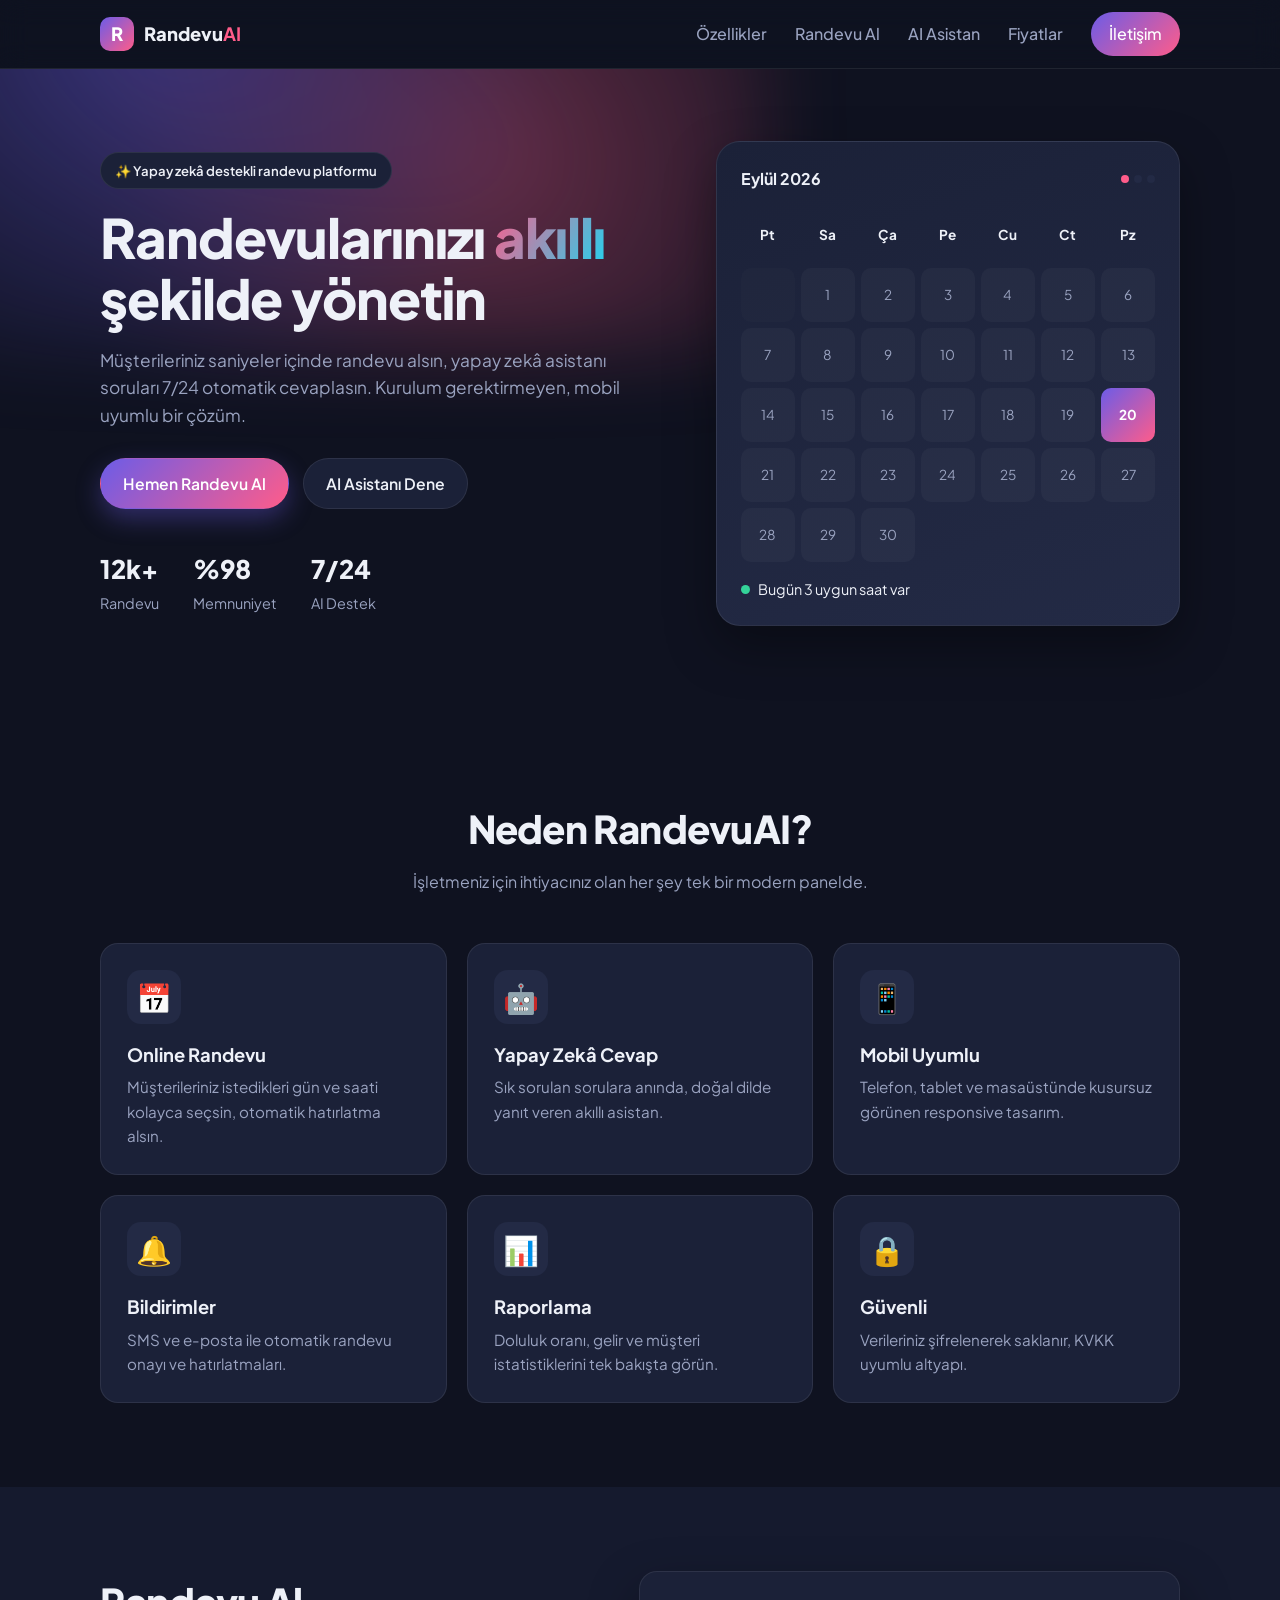
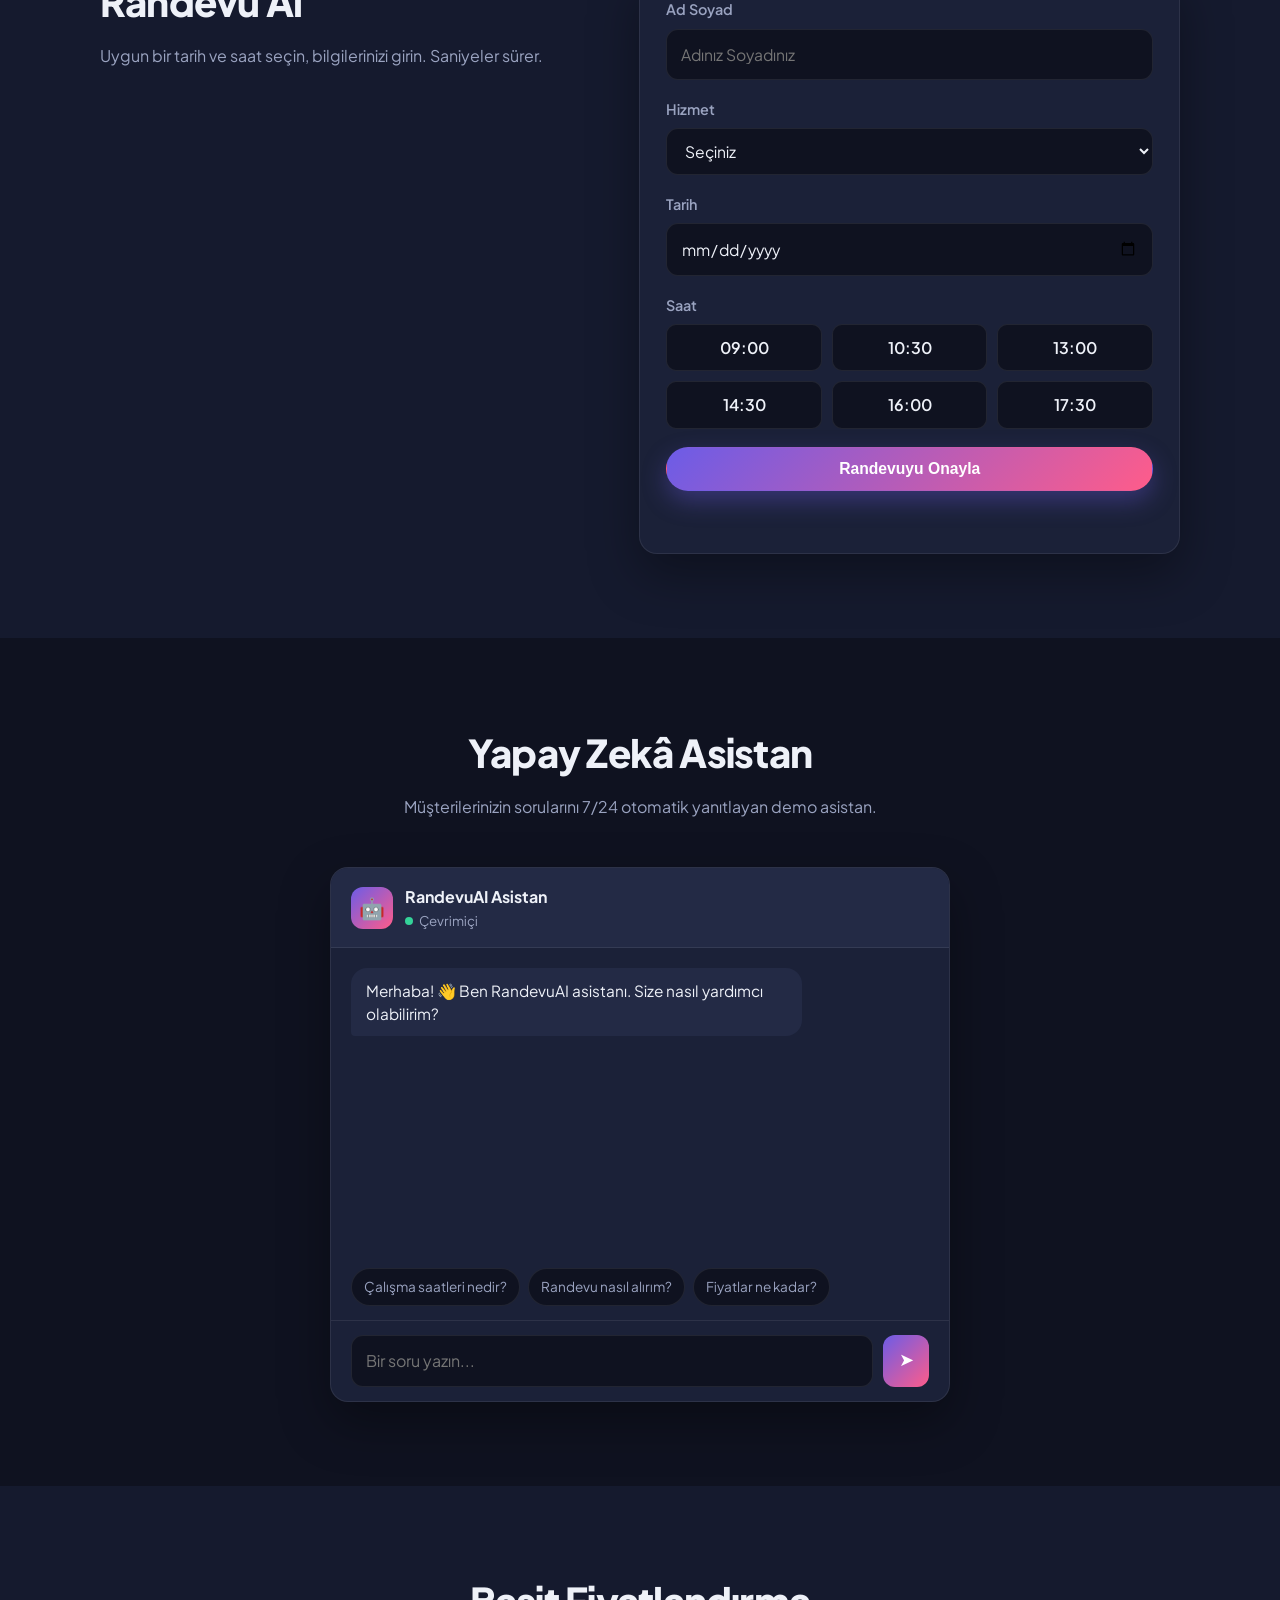
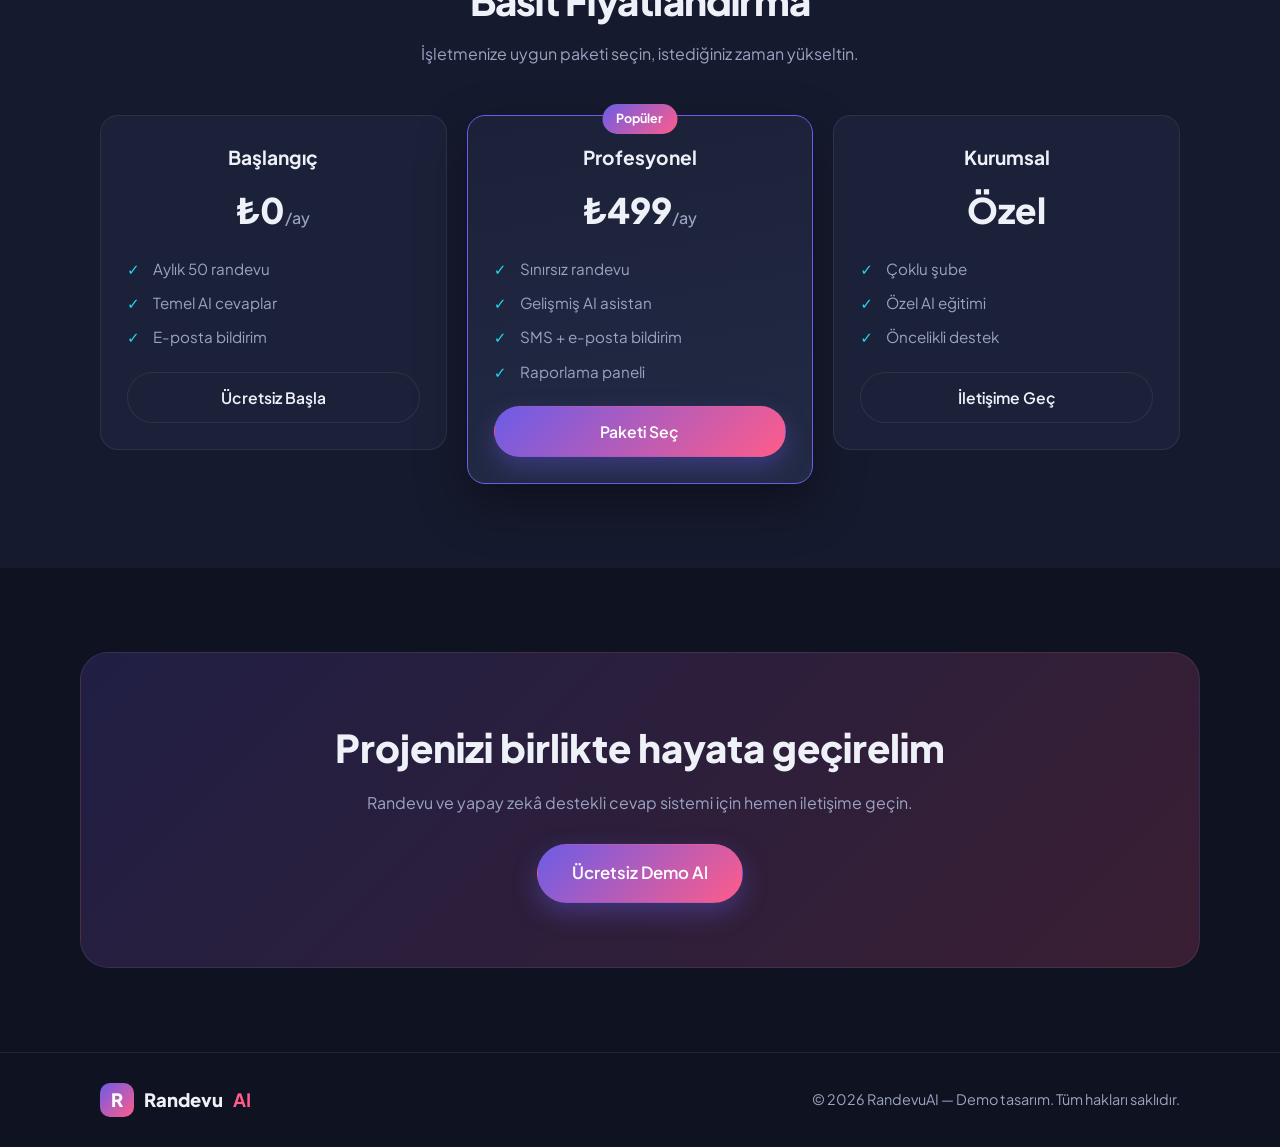
==== index.html @ 142645f9 "Modern responsive randevu + yapay zekâ asistan demosu - Online randevu formu (tarih/saat seçimi + do" ====
<!DOCTYPE html>
<html lang="tr">
<head>
  <meta charset="UTF-8" />
  <meta name="viewport" content="width=device-width, initial-scale=1.0" />
  <title>RandevuAI — Randevu & Yapay Zekâ Destekli Cevap Sistemi</title>
  <meta name="description" content="Randevu sistemli, yapay zekâ destekli cevap sistemine sahip modern web sitesi demosu." />
  <link rel="preconnect" href="https://fonts.googleapis.com" />
  <link rel="preconnect" href="https://fonts.gstatic.com" crossorigin />
  <link href="https://fonts.googleapis.com/css2?family=Plus+Jakarta+Sans:wght@400;500;600;700;800&display=swap" rel="stylesheet" />
  <link rel="stylesheet" href="styles.css" />
</head>
<body>
  <!-- Header -->
  <header class="site-header" id="top">
    <div class="container header-inner">
      <a href="#top" class="logo">
        <span class="logo-mark">R</span>
        <span>Randevu<b>AI</b></span>
      </a>
      <nav class="nav" id="nav">
        <a href="#features">Özellikler</a>
        <a href="#booking">Randevu Al</a>
        <a href="#assistant">AI Asistan</a>
        <a href="#pricing">Fiyatlar</a>
        <a href="#contact" class="nav-cta">İletişim</a>
      </nav>
      <button class="nav-toggle" id="navToggle" aria-label="Menü">
        <span></span><span></span><span></span>
      </button>
    </div>
  </header>

  <!-- Hero -->
  <section class="hero">
    <div class="container hero-inner">
      <div class="hero-copy">
        <span class="badge">✨ Yapay zekâ destekli randevu platformu</span>
        <h1>Randevularınızı <span class="grad">akıllı</span> şekilde yönetin</h1>
        <p>Müşterileriniz saniyeler içinde randevu alsın, yapay zekâ asistanı soruları
           7/24 otomatik cevaplasın. Kurulum gerektirmeyen, mobil uyumlu bir çözüm.</p>
        <div class="hero-actions">
          <a href="#booking" class="btn btn-primary">Hemen Randevu Al</a>
          <a href="#assistant" class="btn btn-ghost">AI Asistanı Dene</a>
        </div>
        <div class="hero-stats">
          <div><b>12k+</b><span>Randevu</span></div>
          <div><b>%98</b><span>Memnuniyet</span></div>
          <div><b>7/24</b><span>AI Destek</span></div>
        </div>
      </div>
      <div class="hero-card">
        <div class="mini-cal">
          <div class="mini-cal-head">
            <span>Eylül 2026</span>
            <div class="dots"><i></i><i></i><i></i></div>
          </div>
          <div class="mini-cal-grid" id="miniCal"></div>
          <div class="mini-slot">
            <span class="pulse"></span> Bugün 3 uygun saat var
          </div>
        </div>
      </div>
    </div>
  </section>

  <!-- Features -->
  <section class="section" id="features">
    <div class="container">
      <div class="section-head">
        <h2>Neden RandevuAI?</h2>
        <p>İşletmeniz için ihtiyacınız olan her şey tek bir modern panelde.</p>
      </div>
      <div class="grid features">
        <article class="card feature">
          <div class="ico">📅</div>
          <h3>Online Randevu</h3>
          <p>Müşterileriniz istedikleri gün ve saati kolayca seçsin, otomatik hatırlatma alsın.</p>
        </article>
        <article class="card feature">
          <div class="ico">🤖</div>
          <h3>Yapay Zekâ Cevap</h3>
          <p>Sık sorulan sorulara anında, doğal dilde yanıt veren akıllı asistan.</p>
        </article>
        <article class="card feature">
          <div class="ico">📱</div>
          <h3>Mobil Uyumlu</h3>
          <p>Telefon, tablet ve masaüstünde kusursuz görünen responsive tasarım.</p>
        </article>
        <article class="card feature">
          <div class="ico">🔔</div>
          <h3>Bildirimler</h3>
          <p>SMS ve e-posta ile otomatik randevu onayı ve hatırlatmaları.</p>
        </article>
        <article class="card feature">
          <div class="ico">📊</div>
          <h3>Raporlama</h3>
          <p>Doluluk oranı, gelir ve müşteri istatistiklerini tek bakışta görün.</p>
        </article>
        <article class="card feature">
          <div class="ico">🔒</div>
          <h3>Güvenli</h3>
          <p>Verileriniz şifrelenerek saklanır, KVKK uyumlu altyapı.</p>
        </article>
      </div>
    </div>
  </section>

  <!-- Booking -->
  <section class="section section-alt" id="booking">
    <div class="container booking-inner">
      <div class="section-head left">
        <h2>Randevu Al</h2>
        <p>Uygun bir tarih ve saat seçin, bilgilerinizi girin. Saniyeler sürer.</p>
      </div>
      <form class="card booking-form" id="bookingForm" novalidate>
        <div class="field">
          <label for="name">Ad Soyad</label>
          <input type="text" id="name" name="name" placeholder="Adınız Soyadınız" required />
        </div>
        <div class="field">
          <label for="service">Hizmet</label>
          <select id="service" name="service" required>
            <option value="">Seçiniz</option>
            <option>Danışmanlık Görüşmesi</option>
            <option>Web Sitesi Sunumu</option>
            <option>Teknik Destek</option>
            <option>Ürün Demosu</option>
          </select>
        </div>
        <div class="field">
          <label for="date">Tarih</label>
          <input type="date" id="date" name="date" required />
        </div>
        <div class="field">
          <label>Saat</label>
          <div class="slots" id="slots">
            <button type="button" data-time="09:00">09:00</button>
            <button type="button" data-time="10:30">10:30</button>
            <button type="button" data-time="13:00">13:00</button>
            <button type="button" data-time="14:30">14:30</button>
            <button type="button" data-time="16:00">16:00</button>
            <button type="button" data-time="17:30">17:30</button>
          </div>
          <input type="hidden" id="time" name="time" required />
        </div>
        <button type="submit" class="btn btn-primary btn-block">Randevuyu Onayla</button>
        <p class="form-msg" id="formMsg" role="status"></p>
      </form>
    </div>
  </section>

  <!-- AI Assistant -->
  <section class="section" id="assistant">
    <div class="container">
      <div class="section-head">
        <h2>Yapay Zekâ Asistan</h2>
        <p>Müşterilerinizin sorularını 7/24 otomatik yanıtlayan demo asistan.</p>
      </div>
      <div class="chat card">
        <div class="chat-head">
          <span class="avatar">🤖</span>
          <div>
            <b>RandevuAI Asistan</b>
            <small><span class="online"></span> Çevrimiçi</small>
          </div>
        </div>
        <div class="chat-body" id="chatBody">
          <div class="msg bot">Merhaba! 👋 Ben RandevuAI asistanı. Size nasıl yardımcı olabilirim?</div>
        </div>
        <div class="chat-suggest" id="chatSuggest">
          <button>Çalışma saatleri nedir?</button>
          <button>Randevu nasıl alırım?</button>
          <button>Fiyatlar ne kadar?</button>
        </div>
        <form class="chat-input" id="chatForm">
          <input type="text" id="chatText" placeholder="Bir soru yazın..." autocomplete="off" />
          <button type="submit" aria-label="Gönder">➤</button>
        </form>
      </div>
    </div>
  </section>

  <!-- Pricing -->
  <section class="section section-alt" id="pricing">
    <div class="container">
      <div class="section-head">
        <h2>Basit Fiyatlandırma</h2>
        <p>İşletmenize uygun paketi seçin, istediğiniz zaman yükseltin.</p>
      </div>
      <div class="grid pricing">
        <article class="card price">
          <h3>Başlangıç</h3>
          <div class="amount">₺0<span>/ay</span></div>
          <ul>
            <li>Aylık 50 randevu</li>
            <li>Temel AI cevaplar</li>
            <li>E-posta bildirim</li>
          </ul>
          <a href="#contact" class="btn btn-ghost btn-block">Ücretsiz Başla</a>
        </article>
        <article class="card price featured">
          <span class="tag">Popüler</span>
          <h3>Profesyonel</h3>
          <div class="amount">₺499<span>/ay</span></div>
          <ul>
            <li>Sınırsız randevu</li>
            <li>Gelişmiş AI asistan</li>
            <li>SMS + e-posta bildirim</li>
            <li>Raporlama paneli</li>
          </ul>
          <a href="#contact" class="btn btn-primary btn-block">Paketi Seç</a>
        </article>
        <article class="card price">
          <h3>Kurumsal</h3>
          <div class="amount">Özel</div>
          <ul>
            <li>Çoklu şube</li>
            <li>Özel AI eğitimi</li>
            <li>Öncelikli destek</li>
          </ul>
          <a href="#contact" class="btn btn-ghost btn-block">İletişime Geç</a>
        </article>
      </div>
    </div>
  </section>

  <!-- Contact / CTA -->
  <section class="section cta" id="contact">
    <div class="container cta-inner">
      <h2>Projenizi birlikte hayata geçirelim</h2>
      <p>Randevu ve yapay zekâ destekli cevap sistemi için hemen iletişime geçin.</p>
      <a href="#booking" class="btn btn-primary btn-lg">Ücretsiz Demo Al</a>
    </div>
  </section>

  <footer class="site-footer">
    <div class="container footer-inner">
      <span class="logo"><span class="logo-mark">R</span> Randevu<b>AI</b></span>
      <p>© 2026 RandevuAI — Demo tasarım. Tüm hakları saklıdır.</p>
    </div>
  </footer>

  <script src="script.js"></script>
</body>
</html>
---- styles.css ----
:root {
  --bg: #0f1220;
  --bg-alt: #151a2e;
  --surface: #1b2138;
  --surface-2: #232a45;
  --text: #eef1f8;
  --muted: #9aa3c0;
  --border: rgba(255, 255, 255, 0.08);
  --brand: #6c5ce7;
  --brand-2: #ff5c8a;
  --accent: #22d3ee;
  --radius: 18px;
  --shadow: 0 20px 50px rgba(0, 0, 0, 0.35);
  --maxw: 1120px;
}

* { box-sizing: border-box; margin: 0; padding: 0; }

html { scroll-behavior: smooth; }

body {
  font-family: "Plus Jakarta Sans", system-ui, -apple-system, sans-serif;
  background: var(--bg);
  color: var(--text);
  line-height: 1.6;
  -webkit-font-smoothing: antialiased;
}

.container { width: 100%; max-width: var(--maxw); margin: 0 auto; padding: 0 20px; }

a { color: inherit; text-decoration: none; }

/* ---------- Header ---------- */
.site-header {
  position: sticky; top: 0; z-index: 50;
  background: rgba(15, 18, 32, 0.72);
  backdrop-filter: blur(14px);
  border-bottom: 1px solid var(--border);
}
.header-inner { display: flex; align-items: center; justify-content: space-between; height: 68px; }
.logo { display: flex; align-items: center; gap: 10px; font-weight: 800; font-size: 1.15rem; }
.logo b { color: var(--brand-2); }
.logo-mark {
  display: grid; place-items: center;
  width: 34px; height: 34px; border-radius: 10px;
  background: linear-gradient(135deg, var(--brand), var(--brand-2));
  color: #fff; font-weight: 800;
}
.nav { display: flex; align-items: center; gap: 28px; }
.nav a { color: var(--muted); font-weight: 500; transition: color .2s; }
.nav a:hover { color: var(--text); }
.nav .nav-cta {
  color: #fff; padding: 9px 18px; border-radius: 999px;
  background: linear-gradient(135deg, var(--brand), var(--brand-2));
}
.nav-toggle { display: none; flex-direction: column; gap: 5px; background: none; border: 0; cursor: pointer; padding: 8px; }
.nav-toggle span { width: 24px; height: 2px; background: var(--text); border-radius: 2px; transition: .25s; }

/* ---------- Hero ---------- */
.hero { position: relative; overflow: hidden; padding: 72px 0 88px; }
.hero::before {
  content: ""; position: absolute; inset: -30% 40% auto -10%; height: 480px;
  background: radial-gradient(circle at 30% 30%, rgba(108,92,231,.45), transparent 60%),
              radial-gradient(circle at 70% 60%, rgba(255,92,138,.35), transparent 60%);
  filter: blur(40px); z-index: 0;
}
.hero-inner { position: relative; z-index: 1; display: grid; grid-template-columns: 1.1fr .9fr; gap: 48px; align-items: center; }
.badge {
  display: inline-block; font-size: .82rem; font-weight: 600; color: var(--text);
  background: var(--surface); border: 1px solid var(--border);
  padding: 7px 14px; border-radius: 999px; margin-bottom: 18px;
}
.hero h1 { font-size: clamp(2.1rem, 5vw, 3.4rem); line-height: 1.12; font-weight: 800; letter-spacing: -.02em; }
.grad { background: linear-gradient(120deg, var(--brand-2), var(--accent)); -webkit-background-clip: text; background-clip: text; color: transparent; }
.hero p { color: var(--muted); font-size: 1.08rem; margin: 18px 0 28px; max-width: 520px; }
.hero-actions { display: flex; flex-wrap: wrap; gap: 14px; }
.hero-stats { display: flex; gap: 34px; margin-top: 40px; }
.hero-stats b { display: block; font-size: 1.6rem; font-weight: 800; }
.hero-stats span { color: var(--muted); font-size: .9rem; }

.hero-card {
  background: linear-gradient(160deg, var(--surface), var(--surface-2));
  border: 1px solid var(--border); border-radius: 24px;
  padding: 24px; box-shadow: var(--shadow);
}
.mini-cal-head { display: flex; justify-content: space-between; align-items: center; font-weight: 700; margin-bottom: 16px; }
.dots { display: flex; gap: 5px; }
.dots i { width: 8px; height: 8px; border-radius: 50%; background: var(--surface-2); display: block; }
.dots i:first-child { background: var(--brand-2); }
.mini-cal-grid { display: grid; grid-template-columns: repeat(7, 1fr); gap: 6px; }
.mini-cal-grid span {
  aspect-ratio: 1; display: grid; place-items: center; border-radius: 10px;
  font-size: .85rem; color: var(--muted); background: rgba(255,255,255,.03);
}
.mini-cal-grid span.head { background: none; font-weight: 700; color: var(--text); }
.mini-cal-grid span.active { background: linear-gradient(135deg, var(--brand), var(--brand-2)); color: #fff; font-weight: 700; }
.mini-cal-grid span.dim { opacity: .35; }
.mini-slot { display: flex; align-items: center; gap: 8px; margin-top: 16px; font-size: .9rem; color: var(--text); }
.pulse { width: 9px; height: 9px; border-radius: 50%; background: #34d399; box-shadow: 0 0 0 rgba(52,211,153,.6); animation: pulse 1.8s infinite; }
@keyframes pulse { 0%{box-shadow:0 0 0 0 rgba(52,211,153,.5)} 70%{box-shadow:0 0 0 10px rgba(52,211,153,0)} 100%{box-shadow:0 0 0 0 rgba(52,211,153,0)} }

/* ---------- Buttons ---------- */
.btn { display: inline-flex; align-items: center; justify-content: center; gap: 8px; font-weight: 600; font-size: .98rem; padding: 12px 22px; border-radius: 999px; border: 1px solid transparent; cursor: pointer; transition: transform .15s, box-shadow .2s, background .2s; }
.btn:active { transform: translateY(1px); }
.btn-primary { background: linear-gradient(135deg, var(--brand), var(--brand-2)); color: #fff; box-shadow: 0 10px 24px rgba(108,92,231,.35); }
.btn-primary:hover { box-shadow: 0 14px 30px rgba(108,92,231,.5); }
.btn-ghost { background: var(--surface); color: var(--text); border-color: var(--border); }
.btn-ghost:hover { background: var(--surface-2); }
.btn-block { width: 100%; }
.btn-lg { padding: 15px 34px; font-size: 1.05rem; }

/* ---------- Sections ---------- */
.section { padding: 84px 0; }
.section-alt { background: var(--bg-alt); }
.section-head { text-align: center; max-width: 620px; margin: 0 auto 48px; }
.section-head.left { text-align: left; margin-left: 0; }
.section-head h2 { font-size: clamp(1.7rem, 3.6vw, 2.4rem); font-weight: 800; letter-spacing: -.02em; }
.section-head p { color: var(--muted); margin-top: 10px; }

.grid { display: grid; gap: 20px; }
.features { grid-template-columns: repeat(3, 1fr); }

.card { background: var(--surface); border: 1px solid var(--border); border-radius: var(--radius); padding: 26px; }
.feature { transition: transform .2s, border-color .2s; }
.feature:hover { transform: translateY(-4px); border-color: rgba(108,92,231,.5); }
.feature .ico { font-size: 1.8rem; width: 54px; height: 54px; display: grid; place-items: center; border-radius: 14px; background: var(--surface-2); margin-bottom: 16px; }
.feature h3 { font-size: 1.15rem; margin-bottom: 6px; }
.feature p { color: var(--muted); font-size: .95rem; }

/* ---------- Booking ---------- */
.booking-inner { display: grid; grid-template-columns: 1fr 1.1fr; gap: 48px; align-items: start; }
.booking-form { display: grid; gap: 18px; box-shadow: var(--shadow); }
.field { display: grid; gap: 7px; }
.field label { font-size: .9rem; font-weight: 600; color: var(--muted); }
.field input, .field select {
  background: var(--bg); border: 1px solid var(--border); color: var(--text);
  padding: 12px 14px; border-radius: 12px; font: inherit; font-size: .98rem; width: 100%;
  transition: border-color .2s;
}
.field input:focus, .field select:focus { outline: none; border-color: var(--brand); }
.field input.invalid, .field select.invalid { border-color: var(--brand-2); }
.slots { display: grid; grid-template-columns: repeat(3, 1fr); gap: 10px; }
.slots button {
  background: var(--bg); border: 1px solid var(--border); color: var(--text);
  padding: 10px; border-radius: 10px; font: inherit; font-weight: 600; cursor: pointer;
  transition: .18s;
}
.slots button:hover { border-color: var(--brand); }
.slots button.selected { background: linear-gradient(135deg, var(--brand), var(--brand-2)); color: #fff; border-color: transparent; }
.form-msg { font-size: .95rem; min-height: 1.2em; }
.form-msg.ok { color: #34d399; }
.form-msg.err { color: var(--brand-2); }

/* ---------- Chat ---------- */
.chat { max-width: 620px; margin: 0 auto; padding: 0; overflow: hidden; box-shadow: var(--shadow); }
.chat-head { display: flex; align-items: center; gap: 12px; padding: 16px 20px; border-bottom: 1px solid var(--border); background: var(--surface-2); }
.chat-head .avatar { width: 42px; height: 42px; display: grid; place-items: center; border-radius: 12px; background: linear-gradient(135deg, var(--brand), var(--brand-2)); font-size: 1.3rem; }
.chat-head small { color: var(--muted); display: flex; align-items: center; gap: 6px; }
.online { width: 8px; height: 8px; border-radius: 50%; background: #34d399; }
.chat-body { padding: 20px; display: flex; flex-direction: column; gap: 12px; height: 320px; overflow-y: auto; }
.msg { max-width: 78%; padding: 11px 15px; border-radius: 16px; font-size: .96rem; line-height: 1.5; animation: rise .25s ease; }
@keyframes rise { from { opacity: 0; transform: translateY(8px); } }
.msg.bot { background: var(--surface-2); border-bottom-left-radius: 4px; align-self: flex-start; }
.msg.user { background: linear-gradient(135deg, var(--brand), var(--brand-2)); color: #fff; border-bottom-right-radius: 4px; align-self: flex-end; }
.msg.typing { display: flex; gap: 4px; align-items: center; }
.msg.typing i { width: 7px; height: 7px; border-radius: 50%; background: var(--muted); animation: blink 1.2s infinite; }
.msg.typing i:nth-child(2){ animation-delay: .2s; } .msg.typing i:nth-child(3){ animation-delay: .4s; }
@keyframes blink { 0%,60%,100%{opacity:.3} 30%{opacity:1} }
.chat-suggest { display: flex; flex-wrap: wrap; gap: 8px; padding: 0 20px 14px; }
.chat-suggest button { background: var(--bg); border: 1px solid var(--border); color: var(--muted); font: inherit; font-size: .85rem; padding: 7px 12px; border-radius: 999px; cursor: pointer; transition: .18s; }
.chat-suggest button:hover { color: var(--text); border-color: var(--brand); }
.chat-input { display: flex; gap: 10px; padding: 14px 20px; border-top: 1px solid var(--border); }
.chat-input input { flex: 1; background: var(--bg); border: 1px solid var(--border); color: var(--text); padding: 12px 14px; border-radius: 12px; font: inherit; }
.chat-input input:focus { outline: none; border-color: var(--brand); }
.chat-input button { width: 46px; border: 0; border-radius: 12px; background: linear-gradient(135deg, var(--brand), var(--brand-2)); color: #fff; font-size: 1.1rem; cursor: pointer; }

/* ---------- Pricing ---------- */
.pricing { grid-template-columns: repeat(3, 1fr); align-items: start; }
.price { text-align: center; position: relative; transition: transform .2s; }
.price:hover { transform: translateY(-4px); }
.price h3 { font-size: 1.2rem; margin-bottom: 10px; }
.price .amount { font-size: 2.2rem; font-weight: 800; margin-bottom: 18px; }
.price .amount span { font-size: 1rem; font-weight: 500; color: var(--muted); }
.price ul { list-style: none; display: grid; gap: 10px; margin-bottom: 22px; text-align: left; }
.price li { color: var(--muted); font-size: .95rem; padding-left: 26px; position: relative; }
.price li::before { content: "✓"; position: absolute; left: 0; color: var(--accent); font-weight: 700; }
.price.featured { border-color: var(--brand); background: linear-gradient(170deg, var(--surface), var(--surface-2)); box-shadow: var(--shadow); }
.price .tag { position: absolute; top: -12px; left: 50%; transform: translateX(-50%); background: linear-gradient(135deg, var(--brand), var(--brand-2)); color: #fff; font-size: .78rem; font-weight: 700; padding: 5px 14px; border-radius: 999px; }

/* ---------- CTA ---------- */
.cta { text-align: center; }
.cta-inner { background: linear-gradient(135deg, rgba(108,92,231,.18), rgba(255,92,138,.18)); border: 1px solid var(--border); border-radius: 28px; padding: 64px 24px; }
.cta h2 { font-size: clamp(1.7rem, 3.6vw, 2.4rem); font-weight: 800; }
.cta p { color: var(--muted); margin: 12px 0 28px; }

/* ---------- Footer ---------- */
.site-footer { border-top: 1px solid var(--border); padding: 30px 0; }
.footer-inner { display: flex; align-items: center; justify-content: space-between; flex-wrap: wrap; gap: 12px; }
.footer-inner p { color: var(--muted); font-size: .9rem; }

/* ---------- Responsive ---------- */
@media (max-width: 900px) {
  .hero-inner, .booking-inner { grid-template-columns: 1fr; }
  .features, .pricing { grid-template-columns: repeat(2, 1fr); }
  .hero-card { max-width: 420px; }
}
@media (max-width: 680px) {
  .nav {
    position: fixed; inset: 68px 0 auto 0; flex-direction: column; gap: 0;
    background: var(--bg-alt); border-bottom: 1px solid var(--border);
    padding: 12px 20px; transform: translateY(-140%); transition: transform .3s; align-items: stretch;
  }
  .nav.open { transform: translateY(0); }
  .nav a { padding: 12px 0; border-bottom: 1px solid var(--border); }
  .nav .nav-cta { text-align: center; margin: 10px 0; }
  .nav-toggle { display: flex; }
  .features, .pricing { grid-template-columns: 1fr; }
  .hero-stats { gap: 24px; }
  .section { padding: 60px 0; }
}
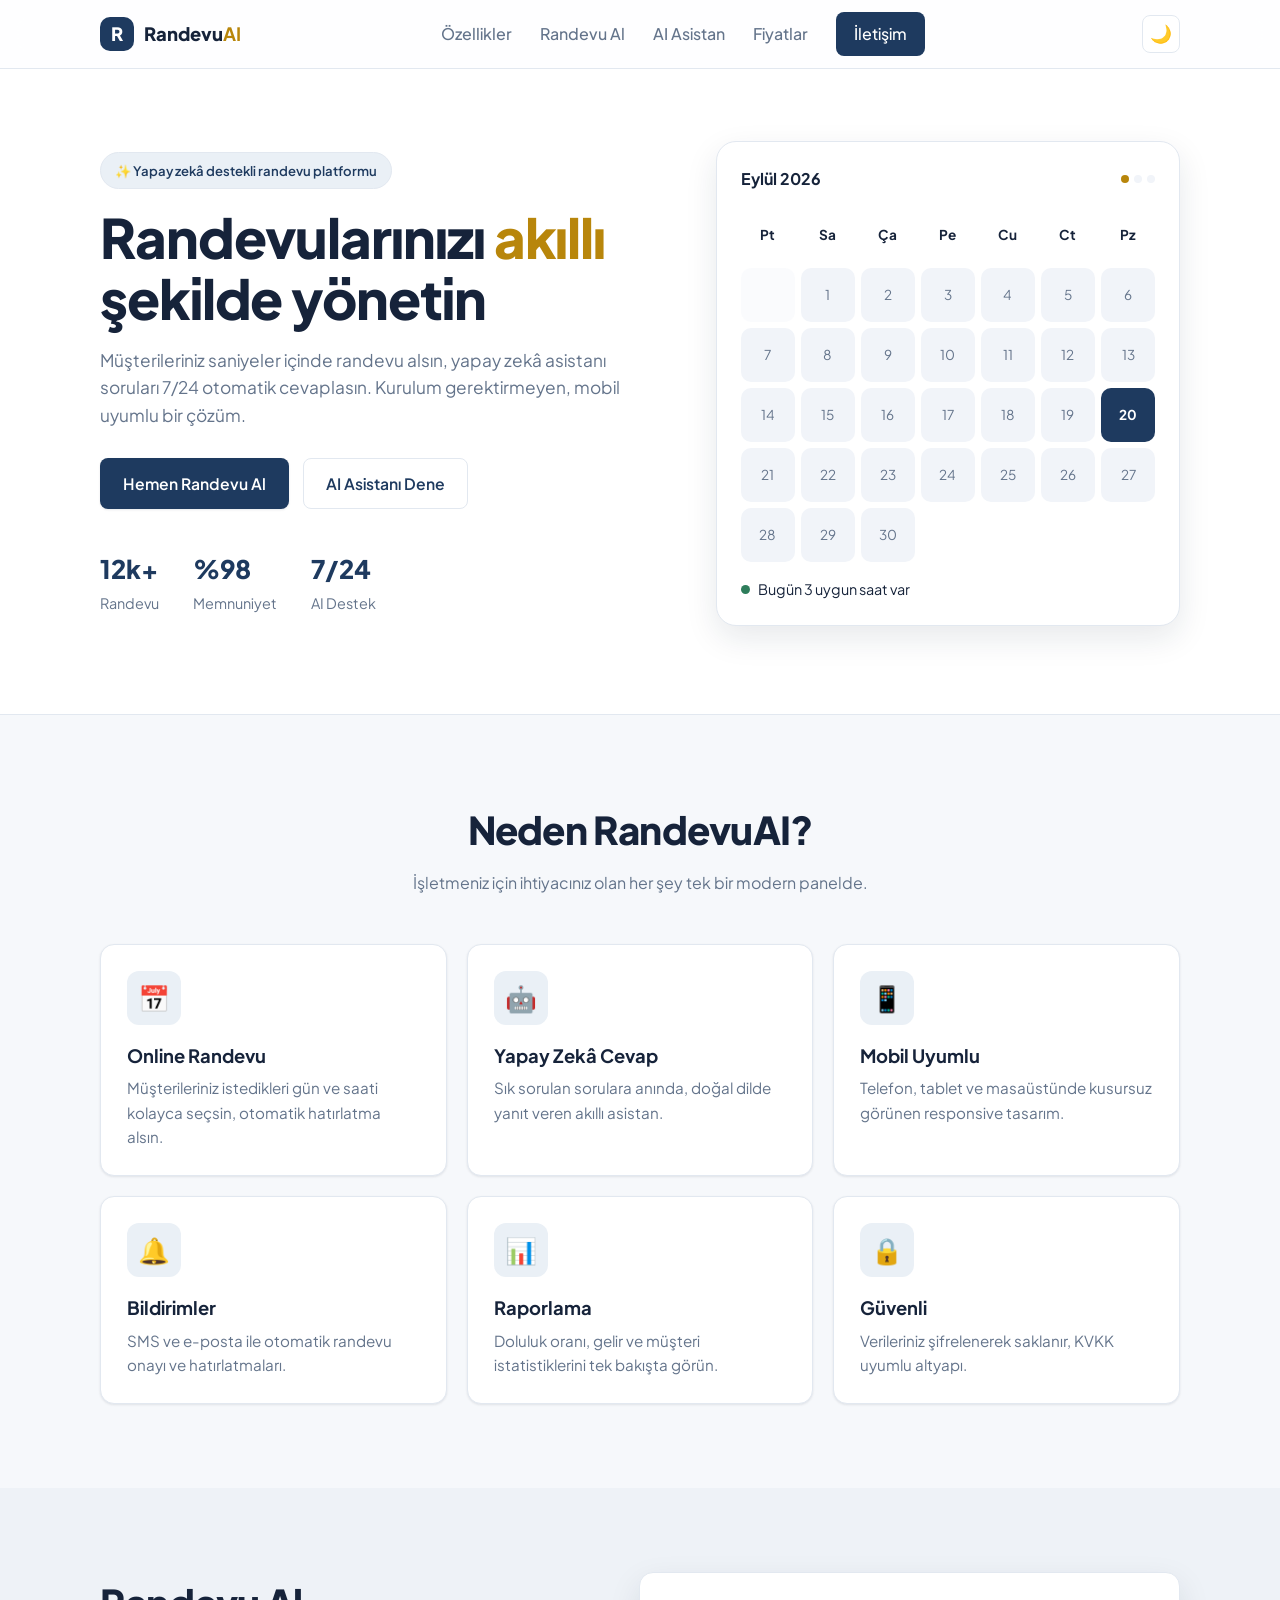
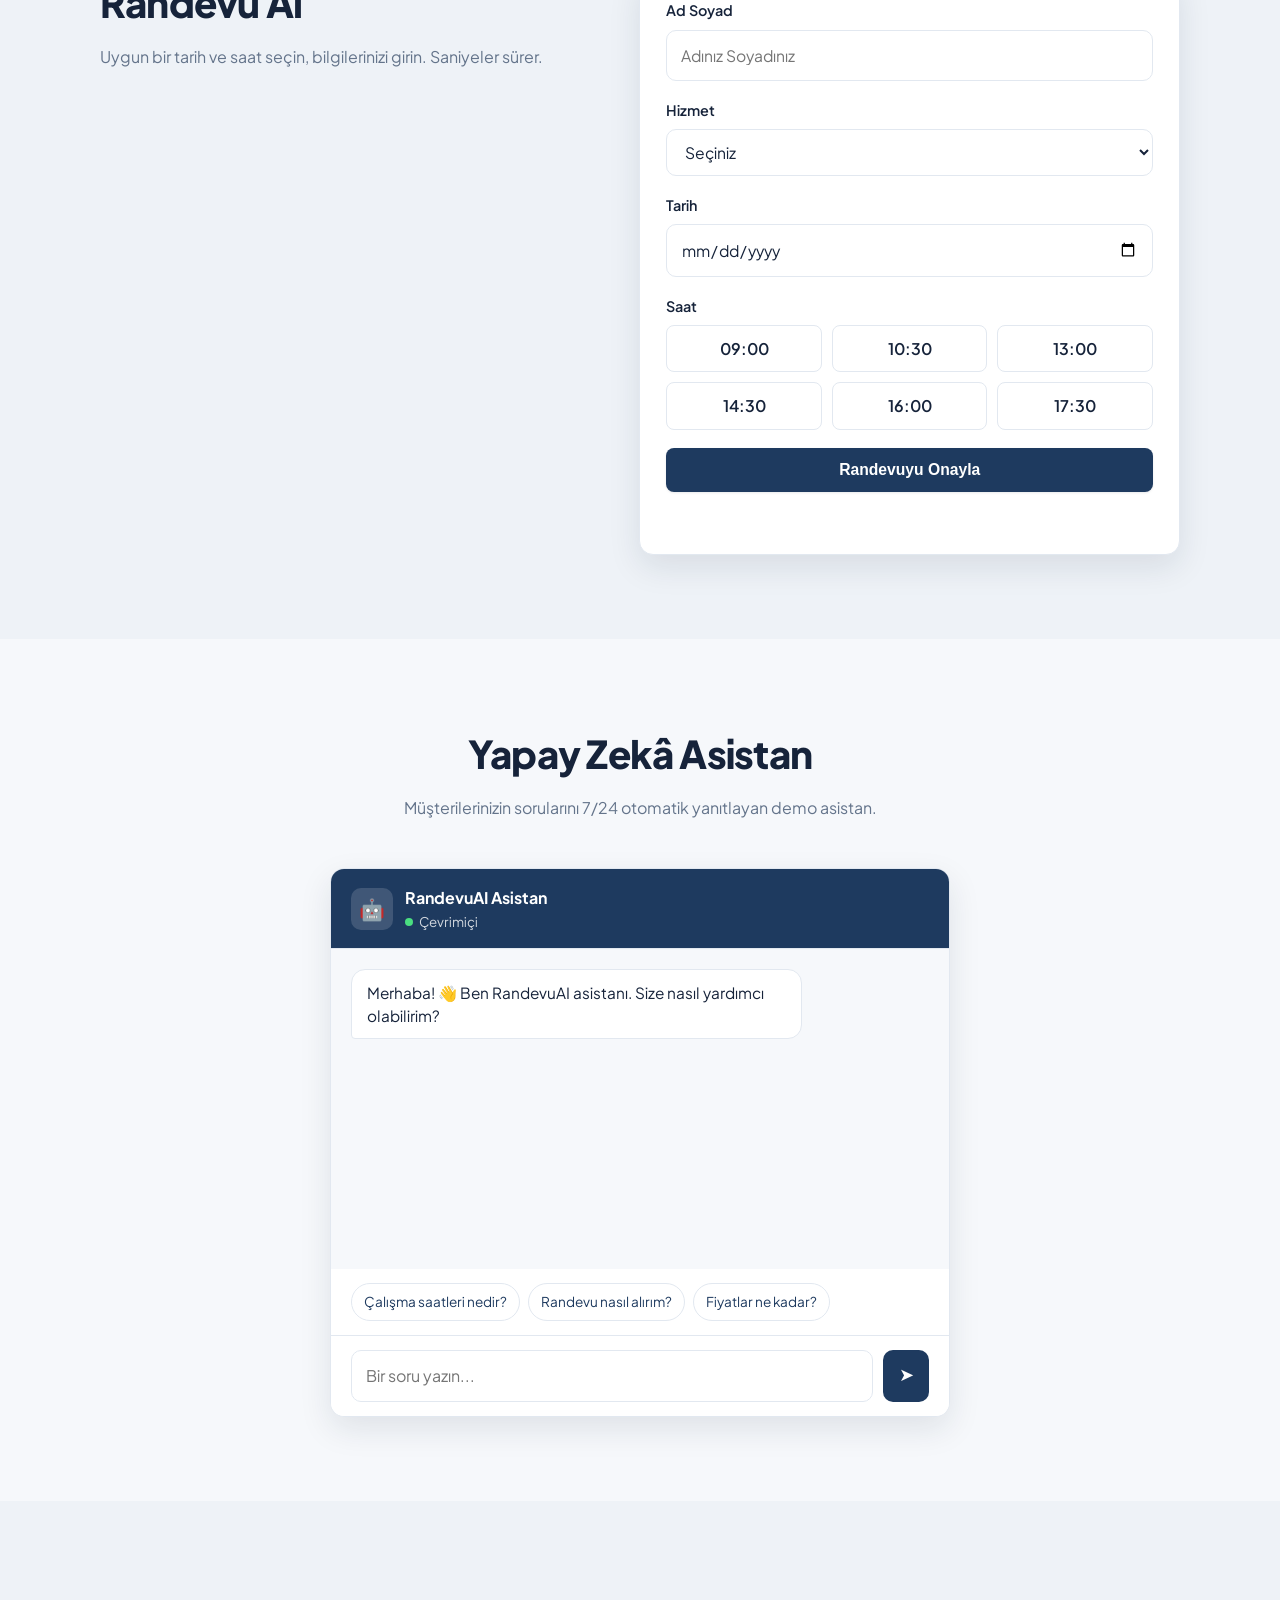
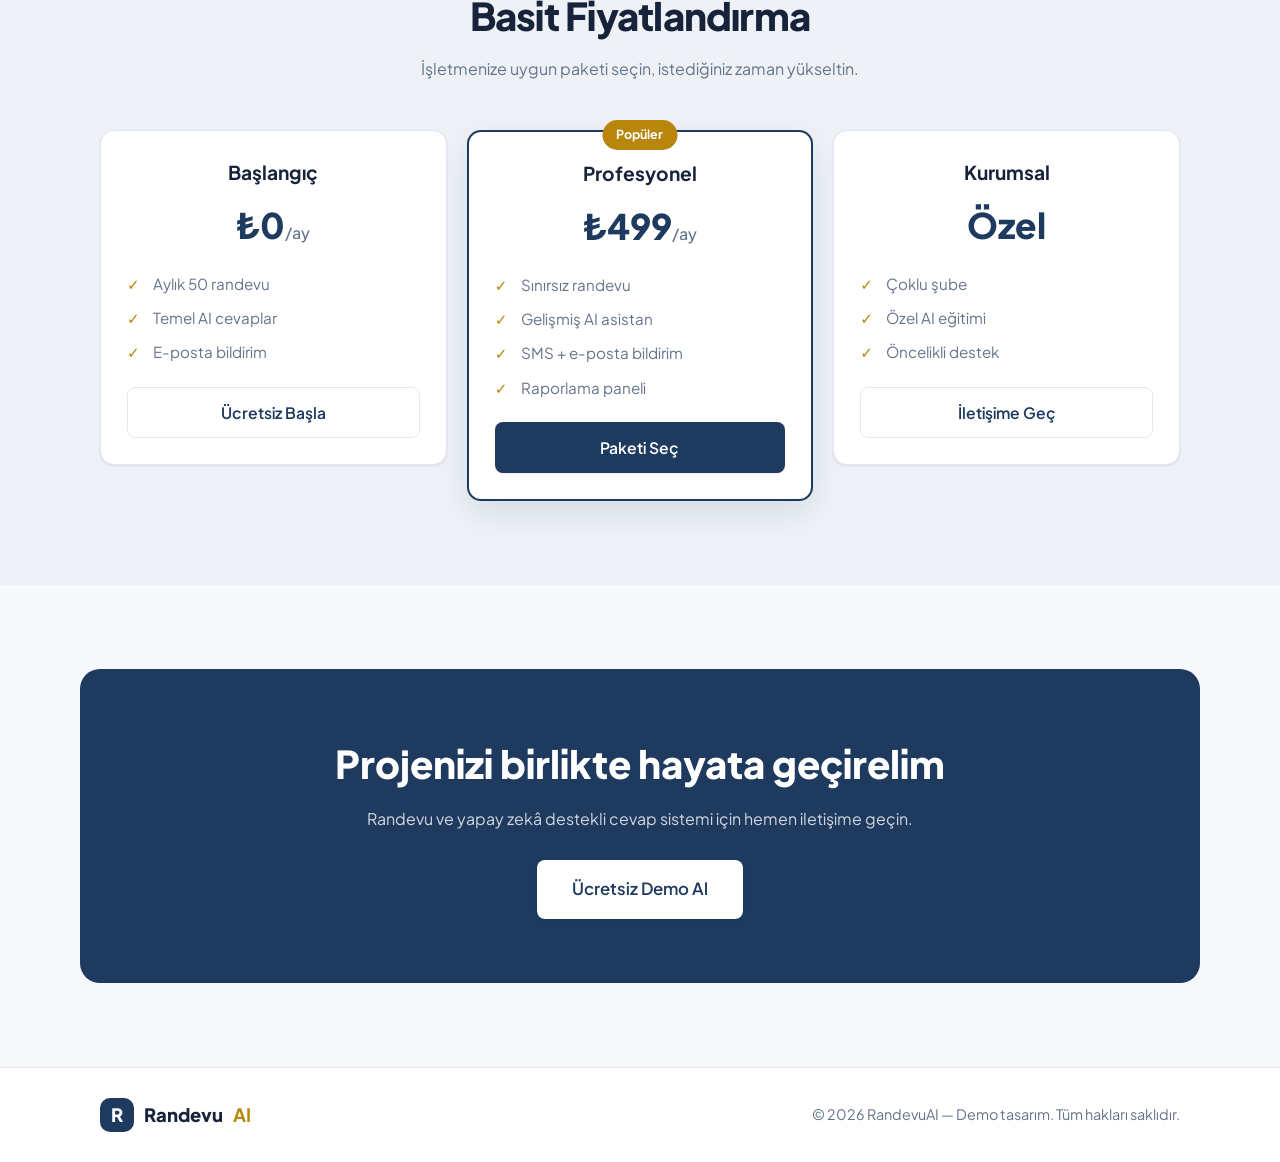
==== commit f6465f54: "Aydınlık/karanlık tema değiştirici ekle - Başlıkta tema geçiş butonu (🌙/☀️) - Karanlık tema renk pal" ====
--- a/index.html
+++ b/index.html
@@ -25,6 +25,9 @@
         <a href="#pricing">Fiyatlar</a>
         <a href="#contact" class="nav-cta">İletişim</a>
       </nav>
+      <button class="theme-toggle" id="themeToggle" aria-label="Temayı değiştir" title="Temayı değiştir">
+        <span class="theme-icon">🌙</span>
+      </button>
       <button class="nav-toggle" id="navToggle" aria-label="Menü">
         <span></span><span></span><span></span>
       </button>
--- a/styles.css
+++ b/styles.css
@@ -1,18 +1,48 @@
 :root {
-  --bg: #0f1220;
-  --bg-alt: #151a2e;
-  --surface: #1b2138;
-  --surface-2: #232a45;
-  --text: #eef1f8;
-  --muted: #9aa3c0;
-  --border: rgba(255, 255, 255, 0.08);
-  --brand: #6c5ce7;
-  --brand-2: #ff5c8a;
-  --accent: #22d3ee;
-  --radius: 18px;
-  --shadow: 0 20px 50px rgba(0, 0, 0, 0.35);
+  --bg: #f6f8fb;
+  --bg-alt: #eef2f7;
+  --surface: #ffffff;
+  --surface-2: #f1f4f9;
+  --text: #16233a;
+  --muted: #64748b;
+  --border: #e2e8f0;
+  --brand: #1e3a5f;        /* kurumsal lacivert */
+  --brand-dark: #16293f;
+  --brand-soft: #eaf0f6;
+  --accent: #b8860b;       /* şık amber / altın vurgu */
+  --success: #2e7d5b;
+  --radius: 14px;
+  --shadow-sm: 0 1px 3px rgba(16, 35, 58, 0.06), 0 1px 2px rgba(16, 35, 58, 0.04);
+  --shadow: 0 12px 32px rgba(16, 35, 58, 0.10);
   --maxw: 1120px;
 }
+
+/* ---------- Karanlık tema ---------- */
+:root[data-theme="dark"] {
+  --bg: #0f1626;
+  --bg-alt: #131c30;
+  --surface: #18223a;
+  --surface-2: #1f2b47;
+  --text: #e8edf5;
+  --muted: #93a1bb;
+  --border: #273250;
+  --brand: #4a7bb0;        /* aydınlatılmış lacivert (koyu zeminde okunaklı) */
+  --brand-dark: #3d688f;
+  --brand-soft: #1c2942;
+  --accent: #d4a437;       /* daha parlak altın */
+  --success: #3fae7a;
+  --shadow-sm: 0 1px 3px rgba(0, 0, 0, 0.4);
+  --shadow: 0 12px 32px rgba(0, 0, 0, 0.45);
+}
+:root[data-theme="dark"] .site-header { background: rgba(15, 22, 38, 0.85); }
+:root[data-theme="dark"] .hero,
+:root[data-theme="dark"] .cta .btn-primary { color: var(--text); }
+:root[data-theme="dark"] .cta h2 { color: #fff; }
+:root[data-theme="dark"] .cta .btn-primary { background: var(--surface); color: var(--text); }
+:root[data-theme="dark"] .cta .btn-primary:hover { background: var(--surface-2); }
+:root[data-theme="dark"] .theme-icon::before { content: "☀️"; }
+:root[data-theme="dark"] .theme-icon { font-size: 0; }
+:root[data-theme="dark"] .theme-icon::before { font-size: 1.1rem; }
 
 * { box-sizing: border-box; margin: 0; padding: 0; }
 
@@ -33,79 +63,81 @@
 /* ---------- Header ---------- */
 .site-header {
   position: sticky; top: 0; z-index: 50;
-  background: rgba(15, 18, 32, 0.72);
+  background: rgba(255, 255, 255, 0.85);
   backdrop-filter: blur(14px);
   border-bottom: 1px solid var(--border);
 }
 .header-inner { display: flex; align-items: center; justify-content: space-between; height: 68px; }
 .logo { display: flex; align-items: center; gap: 10px; font-weight: 800; font-size: 1.15rem; }
-.logo b { color: var(--brand-2); }
+.logo b { color: var(--accent); }
 .logo-mark {
   display: grid; place-items: center;
   width: 34px; height: 34px; border-radius: 10px;
-  background: linear-gradient(135deg, var(--brand), var(--brand-2));
+  background: var(--brand);
   color: #fff; font-weight: 800;
 }
 .nav { display: flex; align-items: center; gap: 28px; }
 .nav a { color: var(--muted); font-weight: 500; transition: color .2s; }
 .nav a:hover { color: var(--text); }
 .nav .nav-cta {
-  color: #fff; padding: 9px 18px; border-radius: 999px;
-  background: linear-gradient(135deg, var(--brand), var(--brand-2));
-}
+  color: #fff; padding: 9px 18px; border-radius: 8px;
+  background: var(--brand);
+  transition: background .2s;
+}
+.nav .nav-cta:hover { background: var(--brand-dark); color: #fff; }
+.theme-toggle {
+  display: grid; place-items: center; width: 38px; height: 38px;
+  border-radius: 8px; border: 1px solid var(--border); background: var(--surface);
+  cursor: pointer; font-size: 1.1rem; margin-left: 18px; transition: background .2s, border-color .2s;
+}
+.theme-toggle:hover { border-color: var(--brand); background: var(--brand-soft); }
 .nav-toggle { display: none; flex-direction: column; gap: 5px; background: none; border: 0; cursor: pointer; padding: 8px; }
 .nav-toggle span { width: 24px; height: 2px; background: var(--text); border-radius: 2px; transition: .25s; }
 
 /* ---------- Hero ---------- */
-.hero { position: relative; overflow: hidden; padding: 72px 0 88px; }
-.hero::before {
-  content: ""; position: absolute; inset: -30% 40% auto -10%; height: 480px;
-  background: radial-gradient(circle at 30% 30%, rgba(108,92,231,.45), transparent 60%),
-              radial-gradient(circle at 70% 60%, rgba(255,92,138,.35), transparent 60%);
-  filter: blur(40px); z-index: 0;
-}
+.hero { position: relative; overflow: hidden; padding: 72px 0 88px; background: var(--surface); border-bottom: 1px solid var(--border); }
 .hero-inner { position: relative; z-index: 1; display: grid; grid-template-columns: 1.1fr .9fr; gap: 48px; align-items: center; }
 .badge {
-  display: inline-block; font-size: .82rem; font-weight: 600; color: var(--text);
-  background: var(--surface); border: 1px solid var(--border);
+  display: inline-block; font-size: .82rem; font-weight: 600; color: var(--brand);
+  background: var(--brand-soft); border: 1px solid var(--border);
   padding: 7px 14px; border-radius: 999px; margin-bottom: 18px;
 }
 .hero h1 { font-size: clamp(2.1rem, 5vw, 3.4rem); line-height: 1.12; font-weight: 800; letter-spacing: -.02em; }
-.grad { background: linear-gradient(120deg, var(--brand-2), var(--accent)); -webkit-background-clip: text; background-clip: text; color: transparent; }
+.grad { color: var(--accent); }
 .hero p { color: var(--muted); font-size: 1.08rem; margin: 18px 0 28px; max-width: 520px; }
 .hero-actions { display: flex; flex-wrap: wrap; gap: 14px; }
 .hero-stats { display: flex; gap: 34px; margin-top: 40px; }
-.hero-stats b { display: block; font-size: 1.6rem; font-weight: 800; }
+.hero-stats b { display: block; font-size: 1.6rem; font-weight: 800; color: var(--brand); }
 .hero-stats span { color: var(--muted); font-size: .9rem; }
 
 .hero-card {
-  background: linear-gradient(160deg, var(--surface), var(--surface-2));
-  border: 1px solid var(--border); border-radius: 24px;
+  background: var(--surface);
+  border: 1px solid var(--border); border-radius: 20px;
   padding: 24px; box-shadow: var(--shadow);
 }
 .mini-cal-head { display: flex; justify-content: space-between; align-items: center; font-weight: 700; margin-bottom: 16px; }
 .dots { display: flex; gap: 5px; }
 .dots i { width: 8px; height: 8px; border-radius: 50%; background: var(--surface-2); display: block; }
-.dots i:first-child { background: var(--brand-2); }
+.dots i:first-child { background: var(--accent); }
 .mini-cal-grid { display: grid; grid-template-columns: repeat(7, 1fr); gap: 6px; }
 .mini-cal-grid span {
   aspect-ratio: 1; display: grid; place-items: center; border-radius: 10px;
-  font-size: .85rem; color: var(--muted); background: rgba(255,255,255,.03);
+  font-size: .85rem; color: var(--muted); background: var(--surface-2);
 }
 .mini-cal-grid span.head { background: none; font-weight: 700; color: var(--text); }
-.mini-cal-grid span.active { background: linear-gradient(135deg, var(--brand), var(--brand-2)); color: #fff; font-weight: 700; }
+.mini-cal-grid span.active { background: var(--brand); color: #fff; font-weight: 700; }
 .mini-cal-grid span.dim { opacity: .35; }
 .mini-slot { display: flex; align-items: center; gap: 8px; margin-top: 16px; font-size: .9rem; color: var(--text); }
-.pulse { width: 9px; height: 9px; border-radius: 50%; background: #34d399; box-shadow: 0 0 0 rgba(52,211,153,.6); animation: pulse 1.8s infinite; }
-@keyframes pulse { 0%{box-shadow:0 0 0 0 rgba(52,211,153,.5)} 70%{box-shadow:0 0 0 10px rgba(52,211,153,0)} 100%{box-shadow:0 0 0 0 rgba(52,211,153,0)} }
+.pulse { width: 9px; height: 9px; border-radius: 50%; background: var(--success); box-shadow: 0 0 0 rgba(46,125,91,.6); animation: pulse 1.8s infinite; }
+@keyframes pulse { 0%{box-shadow:0 0 0 0 rgba(46,125,91,.5)} 70%{box-shadow:0 0 0 10px rgba(46,125,91,0)} 100%{box-shadow:0 0 0 0 rgba(46,125,91,0)} }
 
 /* ---------- Buttons ---------- */
-.btn { display: inline-flex; align-items: center; justify-content: center; gap: 8px; font-weight: 600; font-size: .98rem; padding: 12px 22px; border-radius: 999px; border: 1px solid transparent; cursor: pointer; transition: transform .15s, box-shadow .2s, background .2s; }
+.btn { display: inline-flex; align-items: center; justify-content: center; gap: 8px; font-weight: 600; font-size: .98rem; padding: 12px 22px; border-radius: 8px; border: 1px solid transparent; cursor: pointer; transition: transform .15s, box-shadow .2s, background .2s, border-color .2s; }
 .btn:active { transform: translateY(1px); }
-.btn-primary { background: linear-gradient(135deg, var(--brand), var(--brand-2)); color: #fff; box-shadow: 0 10px 24px rgba(108,92,231,.35); }
-.btn-primary:hover { box-shadow: 0 14px 30px rgba(108,92,231,.5); }
-.btn-ghost { background: var(--surface); color: var(--text); border-color: var(--border); }
-.btn-ghost:hover { background: var(--surface-2); }
+.btn-primary { background: var(--brand); color: #fff; box-shadow: var(--shadow-sm); }
+.btn-primary:hover { background: var(--brand-dark); }
+.btn-ghost { background: var(--surface); color: var(--brand); border-color: var(--border); }
+.btn-ghost:hover { border-color: var(--brand); background: var(--brand-soft); }
 .btn-block { width: 100%; }
 .btn-lg { padding: 15px 34px; font-size: 1.05rem; }
 
@@ -120,10 +152,10 @@
 .grid { display: grid; gap: 20px; }
 .features { grid-template-columns: repeat(3, 1fr); }
 
-.card { background: var(--surface); border: 1px solid var(--border); border-radius: var(--radius); padding: 26px; }
-.feature { transition: transform .2s, border-color .2s; }
-.feature:hover { transform: translateY(-4px); border-color: rgba(108,92,231,.5); }
-.feature .ico { font-size: 1.8rem; width: 54px; height: 54px; display: grid; place-items: center; border-radius: 14px; background: var(--surface-2); margin-bottom: 16px; }
+.card { background: var(--surface); border: 1px solid var(--border); border-radius: var(--radius); padding: 26px; box-shadow: var(--shadow-sm); }
+.feature { transition: transform .2s, box-shadow .2s, border-color .2s; }
+.feature:hover { transform: translateY(-4px); box-shadow: var(--shadow); border-color: #cdd7e5; }
+.feature .ico { font-size: 1.6rem; width: 54px; height: 54px; display: grid; place-items: center; border-radius: 12px; background: var(--brand-soft); margin-bottom: 16px; }
 .feature h3 { font-size: 1.15rem; margin-bottom: 6px; }
 .feature p { color: var(--muted); font-size: .95rem; }
 
@@ -131,70 +163,73 @@
 .booking-inner { display: grid; grid-template-columns: 1fr 1.1fr; gap: 48px; align-items: start; }
 .booking-form { display: grid; gap: 18px; box-shadow: var(--shadow); }
 .field { display: grid; gap: 7px; }
-.field label { font-size: .9rem; font-weight: 600; color: var(--muted); }
+.field label { font-size: .9rem; font-weight: 600; color: var(--text); }
 .field input, .field select {
-  background: var(--bg); border: 1px solid var(--border); color: var(--text);
-  padding: 12px 14px; border-radius: 12px; font: inherit; font-size: .98rem; width: 100%;
-  transition: border-color .2s;
-}
-.field input:focus, .field select:focus { outline: none; border-color: var(--brand); }
-.field input.invalid, .field select.invalid { border-color: var(--brand-2); }
+  background: var(--surface); border: 1px solid var(--border); color: var(--text);
+  padding: 12px 14px; border-radius: 10px; font: inherit; font-size: .98rem; width: 100%;
+  transition: border-color .2s, box-shadow .2s;
+}
+.field input:focus, .field select:focus { outline: none; border-color: var(--brand); box-shadow: 0 0 0 3px rgba(30,58,95,.10); }
+.field input.invalid, .field select.invalid { border-color: #c0392b; }
 .slots { display: grid; grid-template-columns: repeat(3, 1fr); gap: 10px; }
 .slots button {
-  background: var(--bg); border: 1px solid var(--border); color: var(--text);
-  padding: 10px; border-radius: 10px; font: inherit; font-weight: 600; cursor: pointer;
+  background: var(--surface); border: 1px solid var(--border); color: var(--text);
+  padding: 10px; border-radius: 8px; font: inherit; font-weight: 600; cursor: pointer;
   transition: .18s;
 }
 .slots button:hover { border-color: var(--brand); }
-.slots button.selected { background: linear-gradient(135deg, var(--brand), var(--brand-2)); color: #fff; border-color: transparent; }
+.slots button.selected { background: var(--brand); color: #fff; border-color: var(--brand); }
 .form-msg { font-size: .95rem; min-height: 1.2em; }
-.form-msg.ok { color: #34d399; }
-.form-msg.err { color: var(--brand-2); }
+.form-msg.ok { color: var(--success); }
+.form-msg.err { color: #c0392b; }
 
 /* ---------- Chat ---------- */
 .chat { max-width: 620px; margin: 0 auto; padding: 0; overflow: hidden; box-shadow: var(--shadow); }
-.chat-head { display: flex; align-items: center; gap: 12px; padding: 16px 20px; border-bottom: 1px solid var(--border); background: var(--surface-2); }
-.chat-head .avatar { width: 42px; height: 42px; display: grid; place-items: center; border-radius: 12px; background: linear-gradient(135deg, var(--brand), var(--brand-2)); font-size: 1.3rem; }
-.chat-head small { color: var(--muted); display: flex; align-items: center; gap: 6px; }
-.online { width: 8px; height: 8px; border-radius: 50%; background: #34d399; }
-.chat-body { padding: 20px; display: flex; flex-direction: column; gap: 12px; height: 320px; overflow-y: auto; }
-.msg { max-width: 78%; padding: 11px 15px; border-radius: 16px; font-size: .96rem; line-height: 1.5; animation: rise .25s ease; }
+.chat-head { display: flex; align-items: center; gap: 12px; padding: 16px 20px; border-bottom: 1px solid var(--border); background: var(--brand); color: #fff; }
+.chat-head .avatar { width: 42px; height: 42px; display: grid; place-items: center; border-radius: 10px; background: rgba(255,255,255,.15); font-size: 1.3rem; }
+.chat-head small { color: rgba(255,255,255,.8); display: flex; align-items: center; gap: 6px; }
+.online { width: 8px; height: 8px; border-radius: 50%; background: #4ade80; }
+.chat-body { padding: 20px; display: flex; flex-direction: column; gap: 12px; height: 320px; overflow-y: auto; background: var(--bg); }
+.msg { max-width: 78%; padding: 11px 15px; border-radius: 14px; font-size: .96rem; line-height: 1.5; animation: rise .25s ease; }
 @keyframes rise { from { opacity: 0; transform: translateY(8px); } }
-.msg.bot { background: var(--surface-2); border-bottom-left-radius: 4px; align-self: flex-start; }
-.msg.user { background: linear-gradient(135deg, var(--brand), var(--brand-2)); color: #fff; border-bottom-right-radius: 4px; align-self: flex-end; }
+.msg.bot { background: var(--surface); border: 1px solid var(--border); border-bottom-left-radius: 4px; align-self: flex-start; }
+.msg.user { background: var(--brand); color: #fff; border-bottom-right-radius: 4px; align-self: flex-end; }
 .msg.typing { display: flex; gap: 4px; align-items: center; }
 .msg.typing i { width: 7px; height: 7px; border-radius: 50%; background: var(--muted); animation: blink 1.2s infinite; }
 .msg.typing i:nth-child(2){ animation-delay: .2s; } .msg.typing i:nth-child(3){ animation-delay: .4s; }
 @keyframes blink { 0%,60%,100%{opacity:.3} 30%{opacity:1} }
-.chat-suggest { display: flex; flex-wrap: wrap; gap: 8px; padding: 0 20px 14px; }
-.chat-suggest button { background: var(--bg); border: 1px solid var(--border); color: var(--muted); font: inherit; font-size: .85rem; padding: 7px 12px; border-radius: 999px; cursor: pointer; transition: .18s; }
-.chat-suggest button:hover { color: var(--text); border-color: var(--brand); }
-.chat-input { display: flex; gap: 10px; padding: 14px 20px; border-top: 1px solid var(--border); }
-.chat-input input { flex: 1; background: var(--bg); border: 1px solid var(--border); color: var(--text); padding: 12px 14px; border-radius: 12px; font: inherit; }
+.chat-suggest { display: flex; flex-wrap: wrap; gap: 8px; padding: 14px 20px; background: var(--surface); }
+.chat-suggest button { background: var(--surface); border: 1px solid var(--border); color: var(--brand); font: inherit; font-size: .85rem; padding: 7px 12px; border-radius: 999px; cursor: pointer; transition: .18s; }
+.chat-suggest button:hover { background: var(--brand-soft); border-color: var(--brand); }
+.chat-input { display: flex; gap: 10px; padding: 14px 20px; border-top: 1px solid var(--border); background: var(--surface); }
+.chat-input input { flex: 1; background: var(--surface); border: 1px solid var(--border); color: var(--text); padding: 12px 14px; border-radius: 10px; font: inherit; }
 .chat-input input:focus { outline: none; border-color: var(--brand); }
-.chat-input button { width: 46px; border: 0; border-radius: 12px; background: linear-gradient(135deg, var(--brand), var(--brand-2)); color: #fff; font-size: 1.1rem; cursor: pointer; }
+.chat-input button { width: 46px; border: 0; border-radius: 10px; background: var(--brand); color: #fff; font-size: 1.1rem; cursor: pointer; transition: background .2s; }
+.chat-input button:hover { background: var(--brand-dark); }
 
 /* ---------- Pricing ---------- */
 .pricing { grid-template-columns: repeat(3, 1fr); align-items: start; }
-.price { text-align: center; position: relative; transition: transform .2s; }
-.price:hover { transform: translateY(-4px); }
+.price { text-align: center; position: relative; transition: transform .2s, box-shadow .2s; }
+.price:hover { transform: translateY(-4px); box-shadow: var(--shadow); }
 .price h3 { font-size: 1.2rem; margin-bottom: 10px; }
-.price .amount { font-size: 2.2rem; font-weight: 800; margin-bottom: 18px; }
+.price .amount { font-size: 2.2rem; font-weight: 800; margin-bottom: 18px; color: var(--brand); }
 .price .amount span { font-size: 1rem; font-weight: 500; color: var(--muted); }
 .price ul { list-style: none; display: grid; gap: 10px; margin-bottom: 22px; text-align: left; }
 .price li { color: var(--muted); font-size: .95rem; padding-left: 26px; position: relative; }
 .price li::before { content: "✓"; position: absolute; left: 0; color: var(--accent); font-weight: 700; }
-.price.featured { border-color: var(--brand); background: linear-gradient(170deg, var(--surface), var(--surface-2)); box-shadow: var(--shadow); }
-.price .tag { position: absolute; top: -12px; left: 50%; transform: translateX(-50%); background: linear-gradient(135deg, var(--brand), var(--brand-2)); color: #fff; font-size: .78rem; font-weight: 700; padding: 5px 14px; border-radius: 999px; }
+.price.featured { border-color: var(--brand); border-width: 2px; box-shadow: var(--shadow); }
+.price .tag { position: absolute; top: -12px; left: 50%; transform: translateX(-50%); background: var(--accent); color: #fff; font-size: .78rem; font-weight: 700; padding: 5px 14px; border-radius: 999px; }
 
 /* ---------- CTA ---------- */
 .cta { text-align: center; }
-.cta-inner { background: linear-gradient(135deg, rgba(108,92,231,.18), rgba(255,92,138,.18)); border: 1px solid var(--border); border-radius: 28px; padding: 64px 24px; }
-.cta h2 { font-size: clamp(1.7rem, 3.6vw, 2.4rem); font-weight: 800; }
-.cta p { color: var(--muted); margin: 12px 0 28px; }
+.cta-inner { background: var(--brand); border-radius: 20px; padding: 64px 24px; }
+.cta h2 { font-size: clamp(1.7rem, 3.6vw, 2.4rem); font-weight: 800; color: #fff; }
+.cta p { color: rgba(255,255,255,.8); margin: 12px 0 28px; }
+.cta .btn-primary { background: #fff; color: var(--brand); }
+.cta .btn-primary:hover { background: var(--brand-soft); }
 
 /* ---------- Footer ---------- */
-.site-footer { border-top: 1px solid var(--border); padding: 30px 0; }
+.site-footer { border-top: 1px solid var(--border); padding: 30px 0; background: var(--surface); }
 .footer-inner { display: flex; align-items: center; justify-content: space-between; flex-wrap: wrap; gap: 12px; }
 .footer-inner p { color: var(--muted); font-size: .9rem; }
 
@@ -207,8 +242,9 @@
 @media (max-width: 680px) {
   .nav {
     position: fixed; inset: 68px 0 auto 0; flex-direction: column; gap: 0;
-    background: var(--bg-alt); border-bottom: 1px solid var(--border);
+    background: var(--surface); border-bottom: 1px solid var(--border);
     padding: 12px 20px; transform: translateY(-140%); transition: transform .3s; align-items: stretch;
+    box-shadow: var(--shadow);
   }
   .nav.open { transform: translateY(0); }
   .nav a { padding: 12px 0; border-bottom: 1px solid var(--border); }
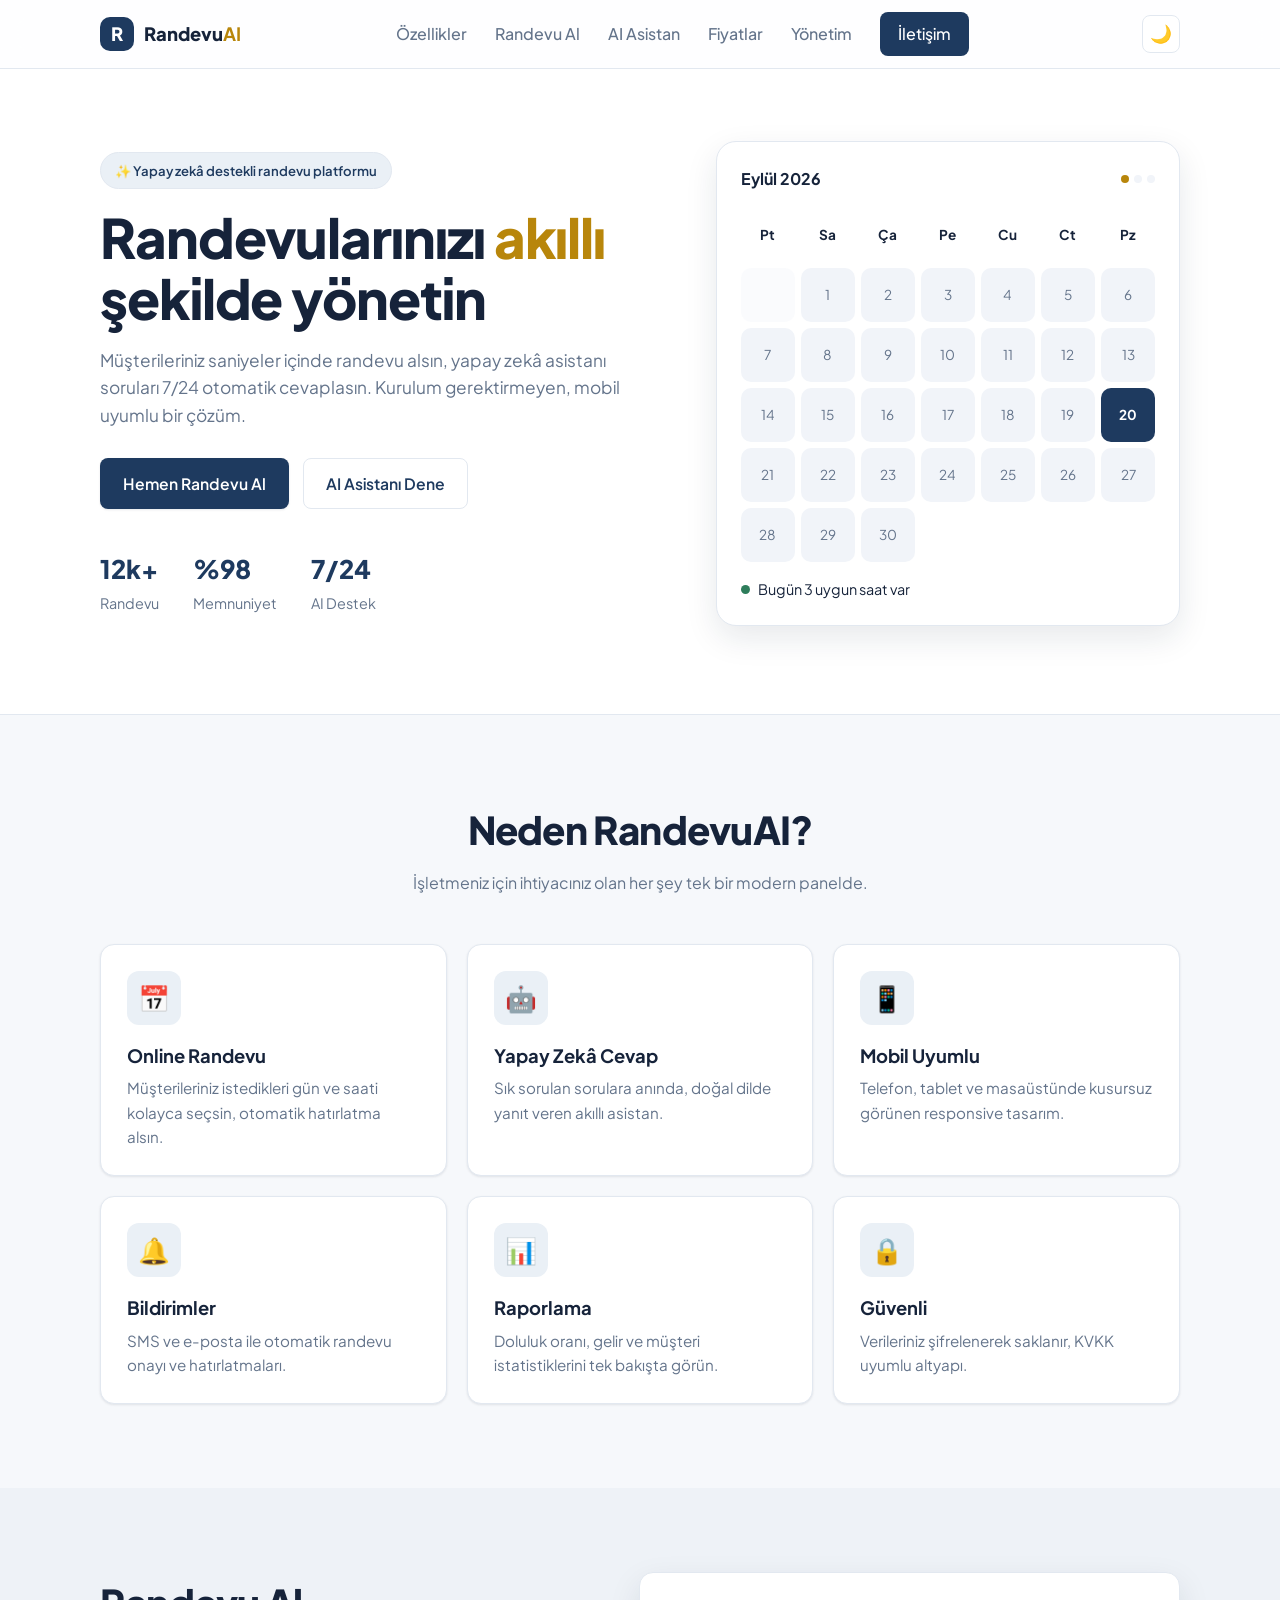
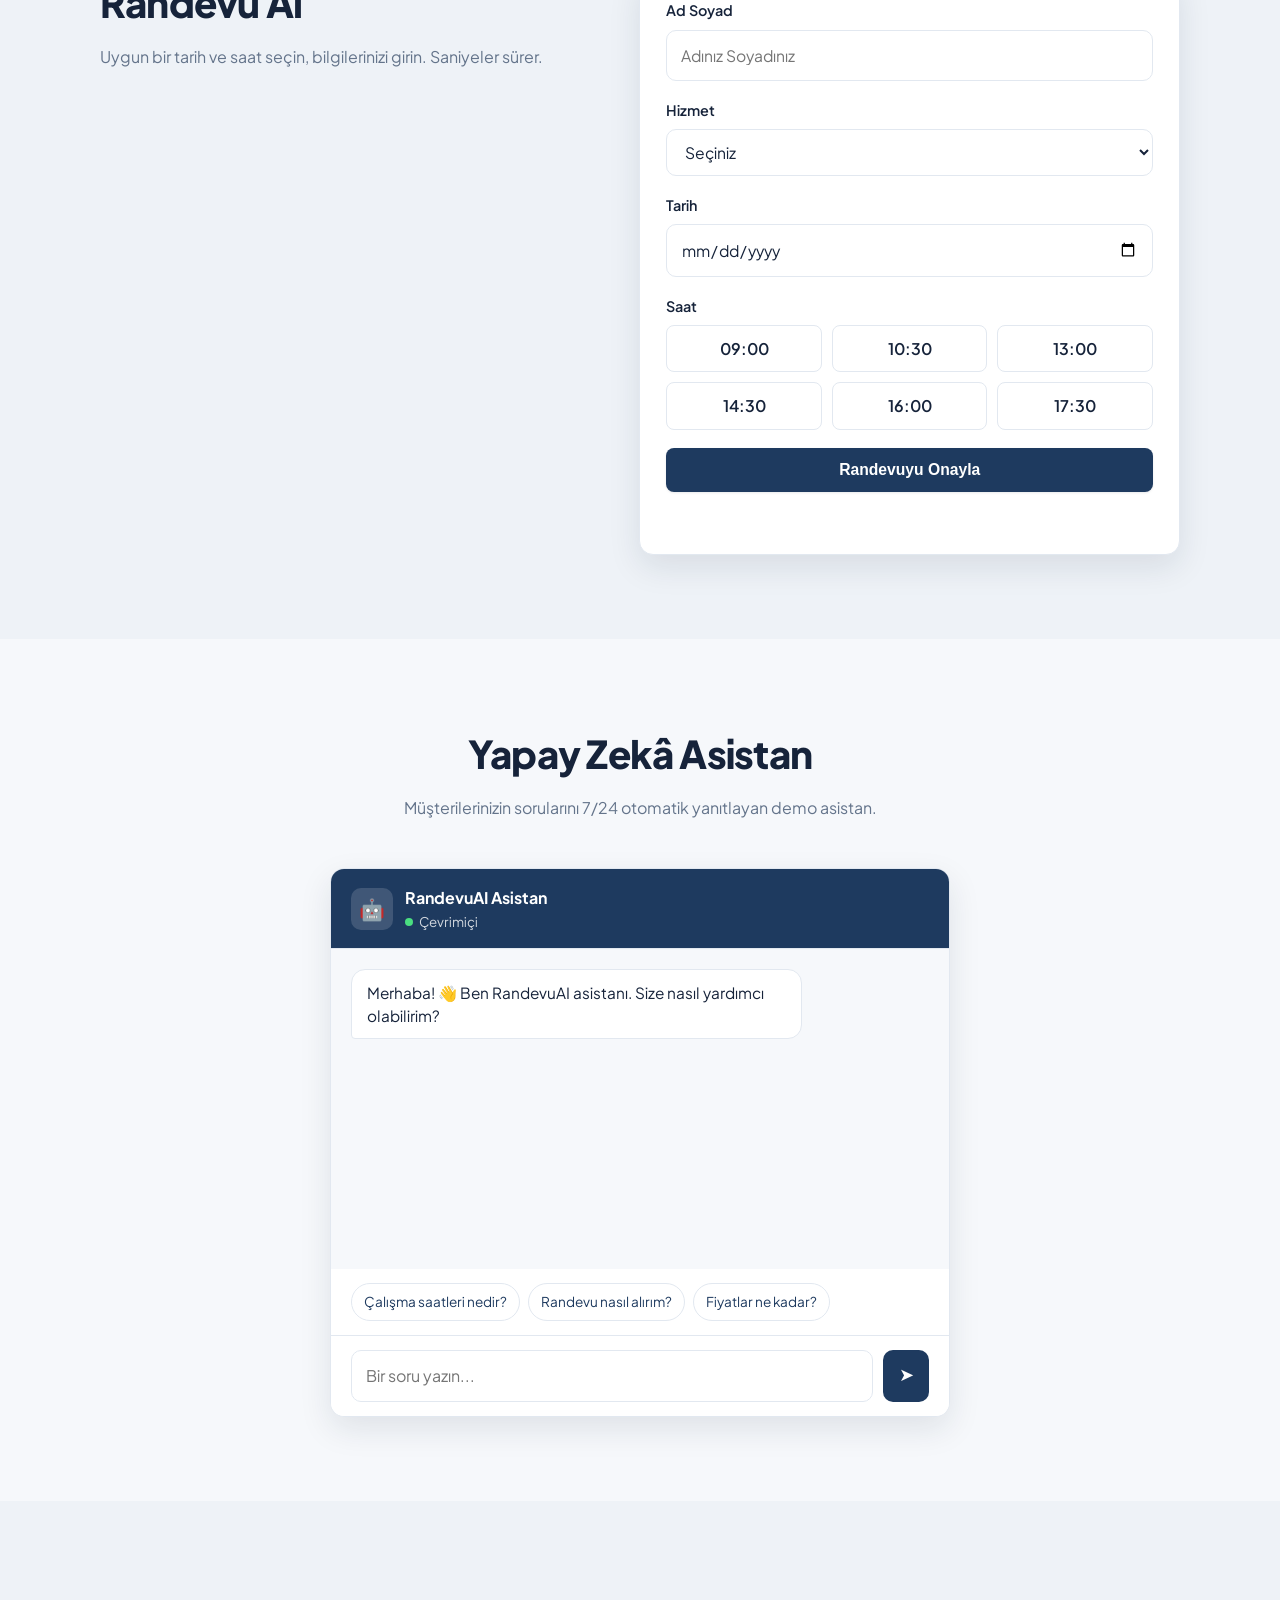
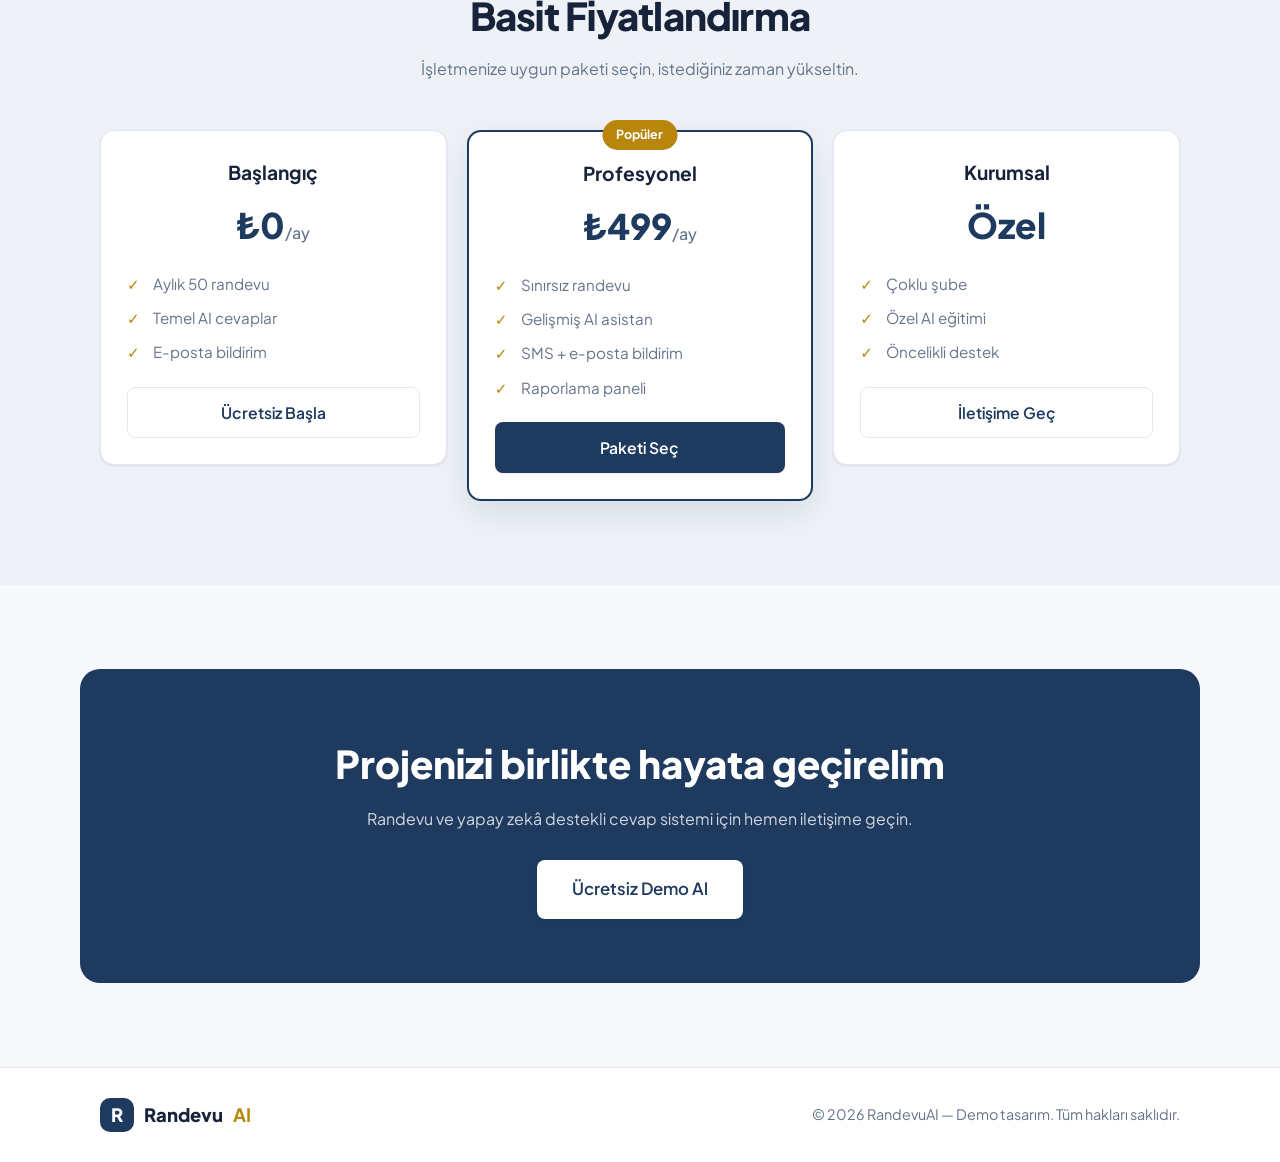
==== commit f8047348: "Yönetim paneli ekle, varsayılan temayı aydınlık yap - admin.html: kenar menülü yönetim paneli demosu" ====
--- a/index.html
+++ b/index.html
@@ -23,6 +23,7 @@
         <a href="#booking">Randevu Al</a>
         <a href="#assistant">AI Asistan</a>
         <a href="#pricing">Fiyatlar</a>
+        <a href="admin.html">Yönetim</a>
         <a href="#contact" class="nav-cta">İletişim</a>
       </nav>
       <button class="theme-toggle" id="themeToggle" aria-label="Temayı değiştir" title="Temayı değiştir">
--- a/styles.css
+++ b/styles.css
@@ -254,3 +254,107 @@
   .hero-stats { gap: 24px; }
   .section { padding: 60px 0; }
 }
+
+/* ==================== ADMIN PANEL ==================== */
+body.admin { background: var(--bg-alt); }
+.admin-layout { display: grid; grid-template-columns: 260px 1fr; min-height: 100vh; }
+
+.admin-sidebar {
+  background: var(--brand); color: #fff; padding: 24px 18px;
+  display: flex; flex-direction: column; gap: 8px; position: sticky; top: 0; height: 100vh;
+}
+.admin-sidebar .logo { color: #fff; margin-bottom: 26px; }
+.admin-sidebar .logo b { color: var(--accent); }
+.admin-sidebar .logo-mark { background: rgba(255,255,255,.15); }
+.admin-nav { display: flex; flex-direction: column; gap: 4px; flex: 1; }
+.admin-nav a { display: flex; align-items: center; gap: 12px; padding: 11px 14px; border-radius: 8px; color: rgba(255,255,255,.8); font-weight: 500; transition: .18s; }
+.admin-nav a:hover { background: rgba(255,255,255,.08); color: #fff; }
+.admin-nav a.active { background: rgba(255,255,255,.16); color: #fff; }
+.admin-back { color: rgba(255,255,255,.7); font-size: .9rem; padding: 10px 14px; border-top: 1px solid rgba(255,255,255,.12); }
+.admin-back:hover { color: #fff; }
+
+.admin-main { padding: 0 28px 40px; }
+.admin-topbar { display: flex; align-items: center; gap: 16px; padding: 20px 0; position: sticky; top: 0; background: var(--bg-alt); z-index: 20; border-bottom: 1px solid var(--border); margin-bottom: 24px; }
+.admin-topbar h1 { font-size: 1.4rem; font-weight: 800; flex: 1; }
+.topbar-right { display: flex; align-items: center; gap: 14px; }
+.admin-user { display: flex; align-items: center; gap: 9px; font-weight: 600; font-size: .95rem; }
+.avatar-sm { width: 34px; height: 34px; border-radius: 50%; background: var(--brand); color: #fff; display: grid; place-items: center; font-size: .82rem; font-weight: 700; }
+.admin-menu { display: none; }
+
+.stat-grid { display: grid; grid-template-columns: repeat(4, 1fr); gap: 18px; margin-bottom: 24px; }
+.stat { display: flex; align-items: center; gap: 16px; }
+.stat-ico { width: 50px; height: 50px; border-radius: 12px; background: var(--brand-soft); display: grid; place-items: center; font-size: 1.4rem; }
+.stat b { font-size: 1.7rem; font-weight: 800; display: block; line-height: 1.1; }
+.stat small { color: var(--muted); font-size: .88rem; }
+
+.admin-cols { display: grid; grid-template-columns: 1.3fr 1fr; gap: 18px; }
+.card-head { display: flex; align-items: center; justify-content: space-between; margin-bottom: 18px; }
+.card-head h3 { font-size: 1.1rem; }
+
+.bars { display: flex; align-items: flex-end; gap: 14px; height: 200px; padding-top: 10px; }
+.bar-col { flex: 1; display: flex; flex-direction: column; align-items: center; gap: 8px; height: 100%; justify-content: flex-end; }
+.bar { width: 100%; max-width: 42px; background: var(--brand); border-radius: 8px 8px 0 0; transition: height .5s ease; }
+.bar-col:nth-child(4) .bar { background: var(--accent); }
+.bar-col span { color: var(--muted); font-size: .82rem; }
+
+.upcoming { list-style: none; display: flex; flex-direction: column; gap: 4px; }
+.upcoming li { display: flex; align-items: center; gap: 12px; padding: 11px 0; border-bottom: 1px solid var(--border); }
+.upcoming li:last-child { border-bottom: 0; }
+.up-dot { width: 9px; height: 9px; border-radius: 50%; background: var(--success); flex: none; }
+.upcoming b { font-size: .95rem; display: block; }
+.upcoming small { color: var(--muted); font-size: .82rem; }
+.upcoming li > div { flex: 1; }
+.up-time { color: var(--muted); font-size: .85rem; font-weight: 600; white-space: nowrap; }
+
+.table-toolbar { display: flex; gap: 12px; margin-bottom: 18px; flex-wrap: wrap; }
+.table-toolbar input[type="search"] { flex: 1; min-width: 180px; background: var(--surface); border: 1px solid var(--border); color: var(--text); padding: 10px 14px; border-radius: 8px; font: inherit; }
+.table-toolbar select { background: var(--surface); border: 1px solid var(--border); color: var(--text); padding: 10px 14px; border-radius: 8px; font: inherit; }
+.table-toolbar input:focus, .table-toolbar select:focus { outline: none; border-color: var(--brand); }
+
+.table-wrap { overflow-x: auto; }
+.admin-table { width: 100%; border-collapse: collapse; }
+.admin-table th { text-align: left; font-size: .82rem; text-transform: uppercase; letter-spacing: .04em; color: var(--muted); padding: 0 12px 12px; border-bottom: 1px solid var(--border); }
+.admin-table td { padding: 14px 12px; border-bottom: 1px solid var(--border); font-size: .94rem; }
+.admin-table tr:last-child td { border-bottom: 0; }
+.status { display: inline-block; padding: 4px 12px; border-radius: 999px; font-size: .82rem; font-weight: 600; }
+.st-pending { background: #fef3e0; color: #a05a00; }
+.st-confirmed { background: #e3f5ec; color: var(--success); }
+.st-cancelled { background: #fdeaea; color: #c0392b; }
+:root[data-theme="dark"] .st-pending { background: #3a2c15; color: #e0a552; }
+:root[data-theme="dark"] .st-confirmed { background: #14312460; color: #5fd39c; }
+:root[data-theme="dark"] .st-cancelled { background: #3a1c1c; color: #e07a7a; }
+.row-actions { display: flex; gap: 6px; }
+.row-actions button { width: 30px; height: 30px; border-radius: 7px; border: 1px solid var(--border); background: var(--surface); color: var(--text); cursor: pointer; font-size: .85rem; transition: .15s; }
+.row-actions button:hover { border-color: var(--brand); background: var(--brand-soft); }
+.empty { text-align: center; color: var(--muted); padding: 30px; }
+
+.toggle-row { display: flex; align-items: center; justify-content: space-between; padding: 14px 0; border-bottom: 1px solid var(--border); }
+.toggle-row:last-of-type { margin-bottom: 18px; }
+.switch { position: relative; width: 44px; height: 24px; flex: none; }
+.switch input { opacity: 0; width: 0; height: 0; }
+.switch span { position: absolute; inset: 0; background: var(--border); border-radius: 999px; cursor: pointer; transition: .2s; }
+.switch span::before { content: ""; position: absolute; width: 18px; height: 18px; left: 3px; top: 3px; background: #fff; border-radius: 50%; transition: .2s; }
+.switch input:checked + span { background: var(--brand); }
+.switch input:checked + span::before { transform: translateX(20px); }
+.admin .booking-form { box-shadow: none; padding: 0; gap: 16px; }
+
+/* Modal */
+.modal { position: fixed; inset: 0; background: rgba(16,35,58,.5); display: grid; place-items: center; z-index: 100; padding: 20px; }
+.modal-box { width: 100%; max-width: 420px; box-shadow: var(--shadow); }
+.modal-close { background: none; border: 0; font-size: 1.1rem; cursor: pointer; color: var(--muted); }
+
+@media (max-width: 860px) {
+  .admin-layout { grid-template-columns: 1fr; }
+  .admin-sidebar {
+    position: fixed; left: 0; top: 0; bottom: 0; width: 250px; height: 100vh; z-index: 60;
+    transform: translateX(-100%); transition: transform .3s;
+  }
+  .admin-sidebar.open { transform: translateX(0); }
+  .admin-menu { display: flex; }
+  .admin-main { padding: 0 18px 40px; }
+  .stat-grid { grid-template-columns: repeat(2, 1fr); }
+  .admin-cols { grid-template-columns: 1fr; }
+}
+@media (max-width: 520px) {
+  .stat-grid { grid-template-columns: 1fr; }
+}
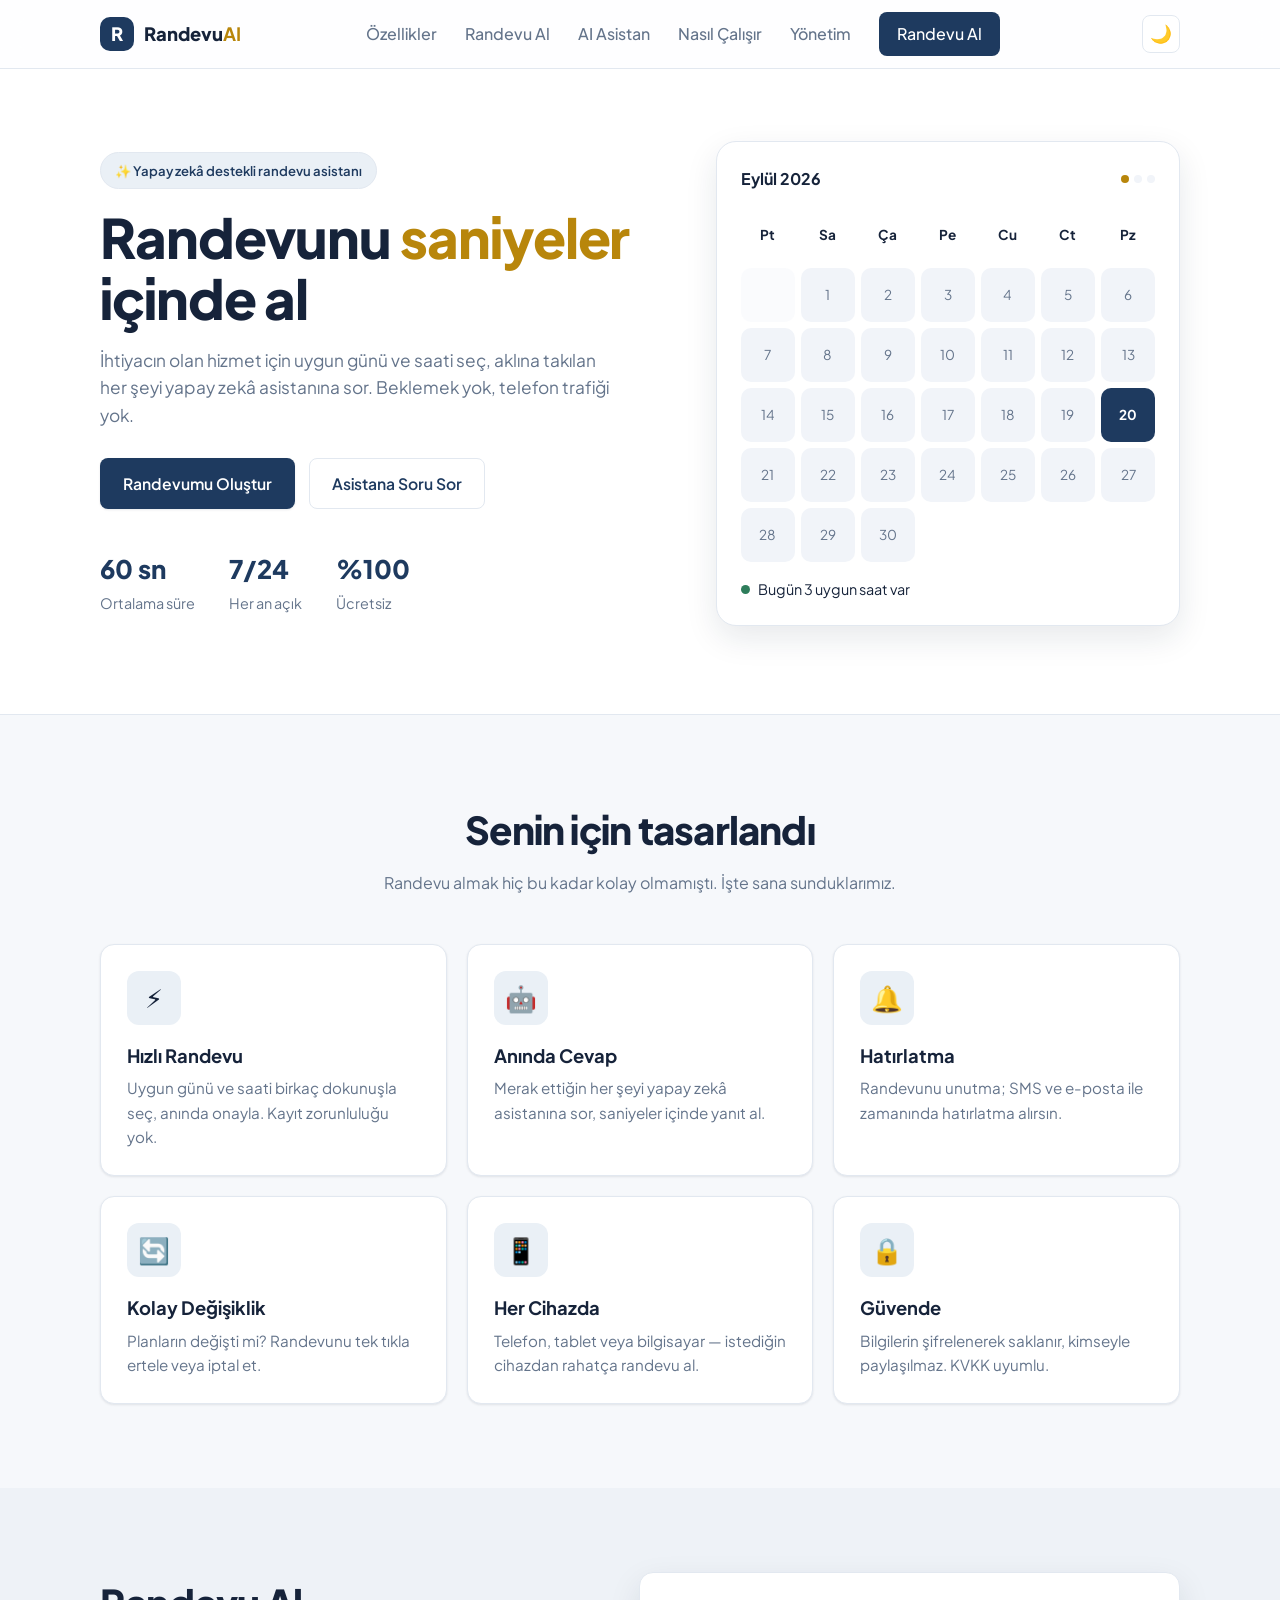
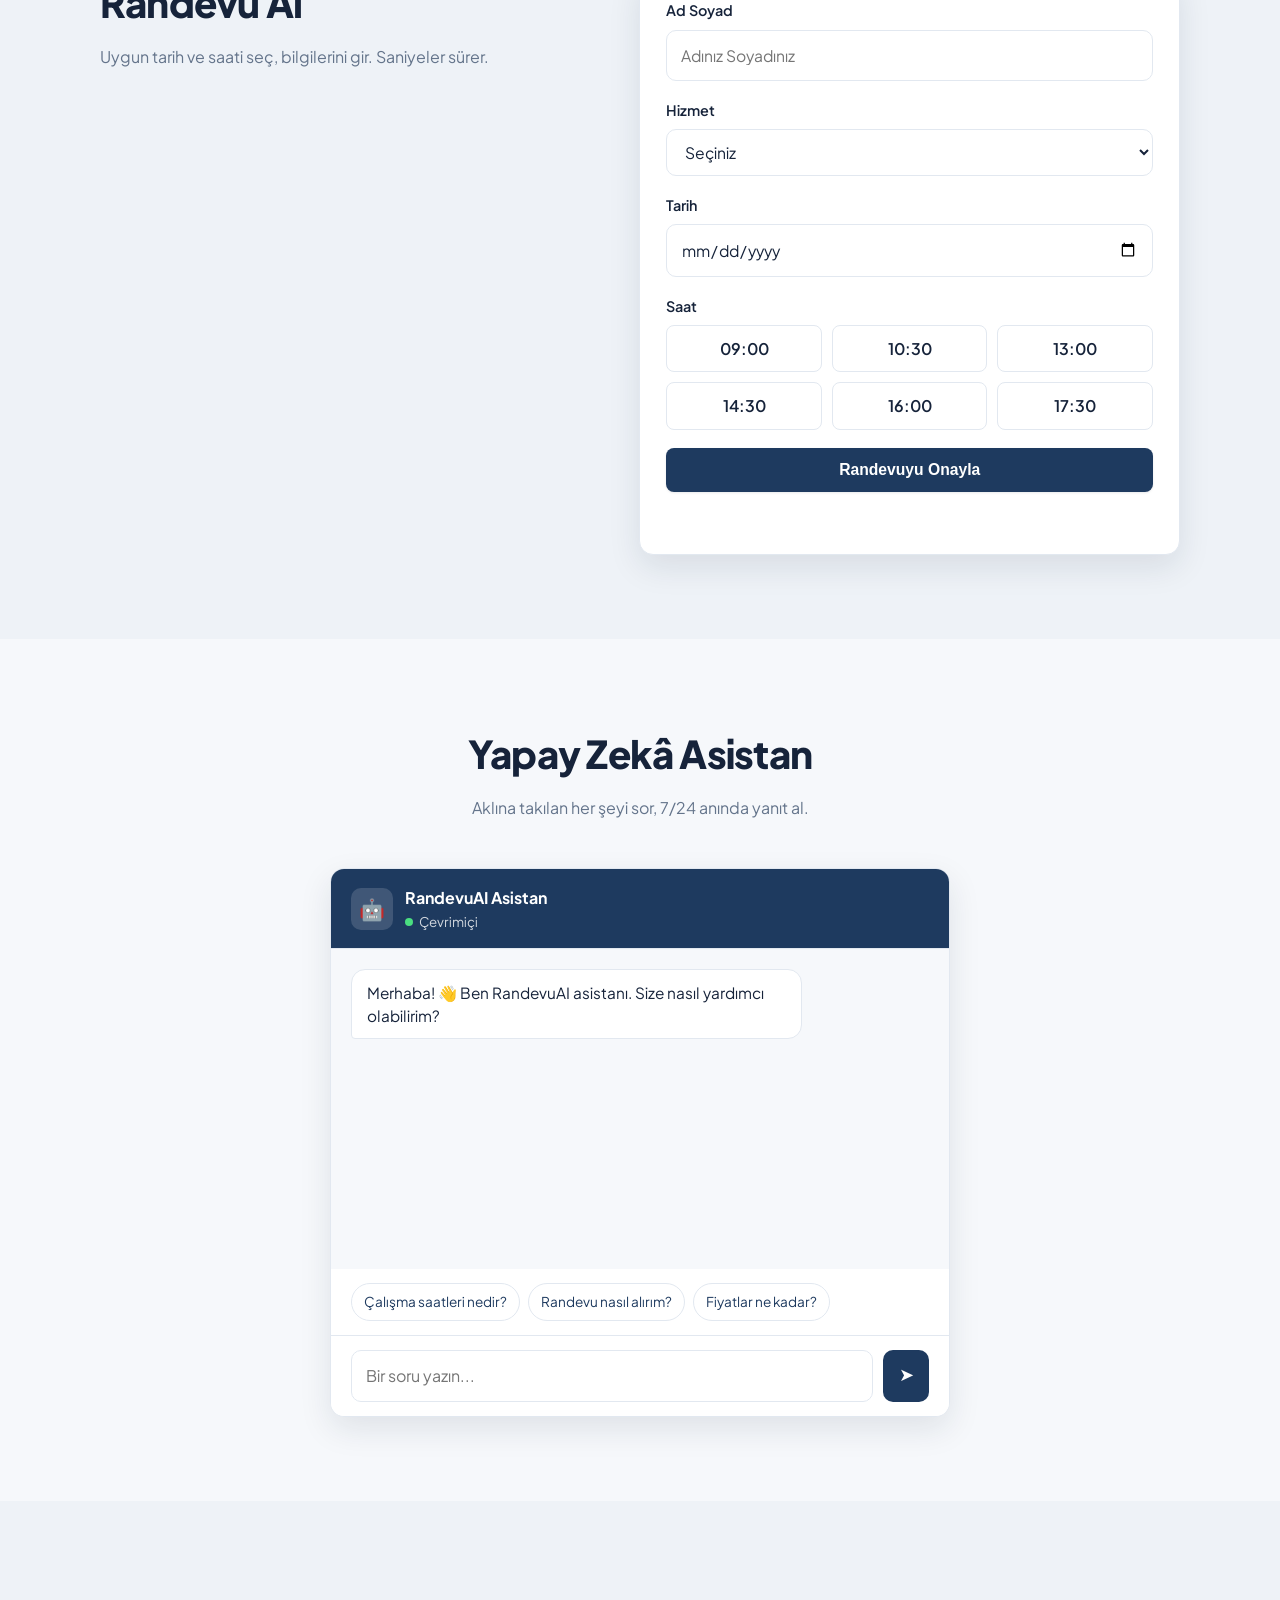
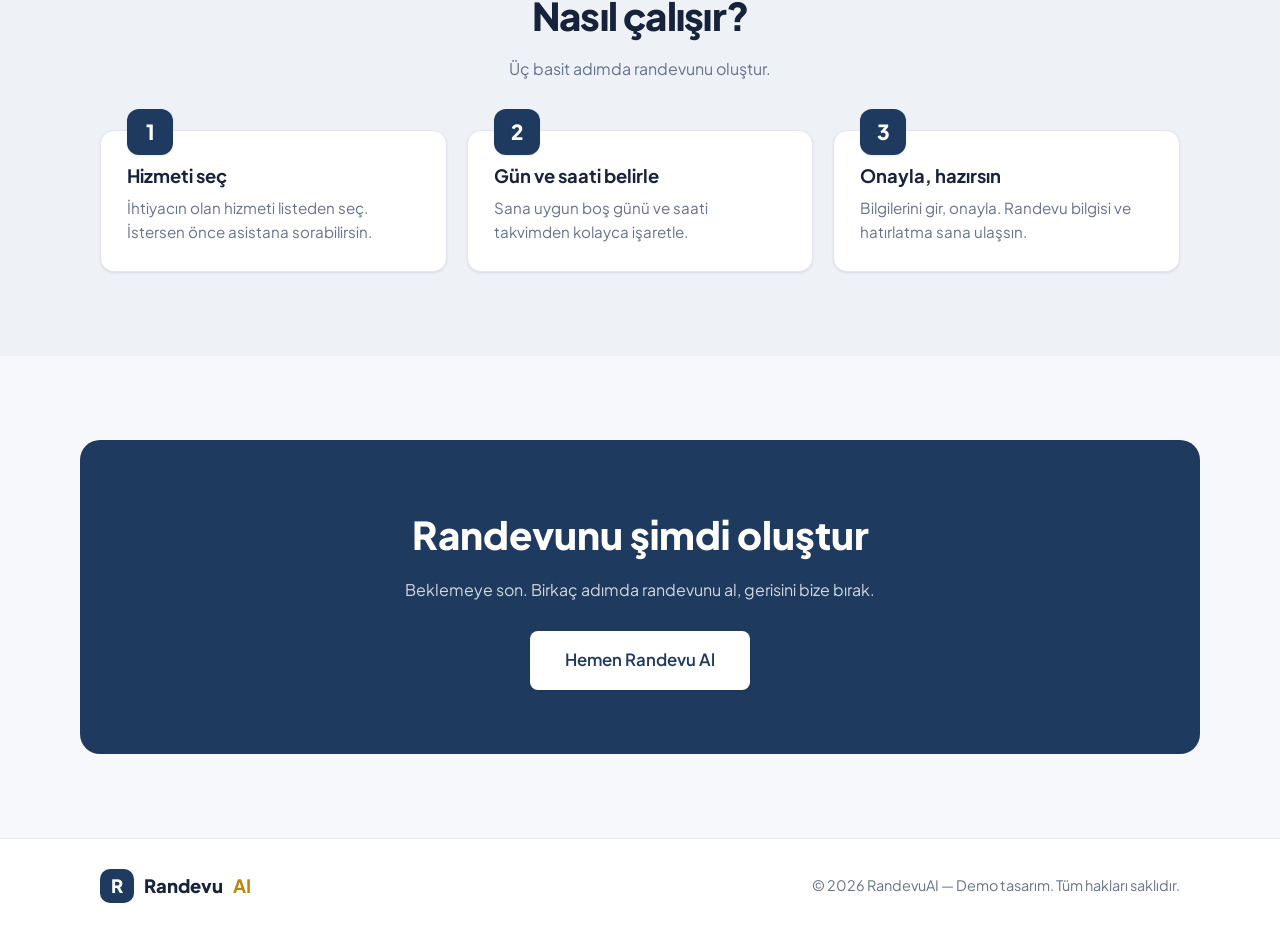
==== commit a6275b47: "Ana sayfayı kullanıcı odaklı hale getir - İşletmeye satış dili yerine randevu alan kullanıcıya hitap" ====
--- a/index.html
+++ b/index.html
@@ -22,9 +22,9 @@
         <a href="#features">Özellikler</a>
         <a href="#booking">Randevu Al</a>
         <a href="#assistant">AI Asistan</a>
-        <a href="#pricing">Fiyatlar</a>
+        <a href="#how">Nasıl Çalışır</a>
         <a href="admin.html">Yönetim</a>
-        <a href="#contact" class="nav-cta">İletişim</a>
+        <a href="#booking" class="nav-cta">Randevu Al</a>
       </nav>
       <button class="theme-toggle" id="themeToggle" aria-label="Temayı değiştir" title="Temayı değiştir">
         <span class="theme-icon">🌙</span>
@@ -39,18 +39,18 @@
   <section class="hero">
     <div class="container hero-inner">
       <div class="hero-copy">
-        <span class="badge">✨ Yapay zekâ destekli randevu platformu</span>
-        <h1>Randevularınızı <span class="grad">akıllı</span> şekilde yönetin</h1>
-        <p>Müşterileriniz saniyeler içinde randevu alsın, yapay zekâ asistanı soruları
-           7/24 otomatik cevaplasın. Kurulum gerektirmeyen, mobil uyumlu bir çözüm.</p>
+        <span class="badge">✨ Yapay zekâ destekli randevu asistanı</span>
+        <h1>Randevunu <span class="grad">saniyeler</span> içinde al</h1>
+        <p>İhtiyacın olan hizmet için uygun günü ve saati seç, aklına takılan
+           her şeyi yapay zekâ asistanına sor. Beklemek yok, telefon trafiği yok.</p>
         <div class="hero-actions">
-          <a href="#booking" class="btn btn-primary">Hemen Randevu Al</a>
-          <a href="#assistant" class="btn btn-ghost">AI Asistanı Dene</a>
+          <a href="#booking" class="btn btn-primary">Randevumu Oluştur</a>
+          <a href="#assistant" class="btn btn-ghost">Asistana Soru Sor</a>
         </div>
         <div class="hero-stats">
-          <div><b>12k+</b><span>Randevu</span></div>
-          <div><b>%98</b><span>Memnuniyet</span></div>
-          <div><b>7/24</b><span>AI Destek</span></div>
+          <div><b>60 sn</b><span>Ortalama süre</span></div>
+          <div><b>7/24</b><span>Her an açık</span></div>
+          <div><b>%100</b><span>Ücretsiz</span></div>
         </div>
       </div>
       <div class="hero-card">
@@ -72,39 +72,39 @@
   <section class="section" id="features">
     <div class="container">
       <div class="section-head">
-        <h2>Neden RandevuAI?</h2>
-        <p>İşletmeniz için ihtiyacınız olan her şey tek bir modern panelde.</p>
+        <h2>Senin için tasarlandı</h2>
+        <p>Randevu almak hiç bu kadar kolay olmamıştı. İşte sana sunduklarımız.</p>
       </div>
       <div class="grid features">
         <article class="card feature">
-          <div class="ico">📅</div>
-          <h3>Online Randevu</h3>
-          <p>Müşterileriniz istedikleri gün ve saati kolayca seçsin, otomatik hatırlatma alsın.</p>
+          <div class="ico">⚡</div>
+          <h3>Hızlı Randevu</h3>
+          <p>Uygun günü ve saati birkaç dokunuşla seç, anında onayla. Kayıt zorunluluğu yok.</p>
         </article>
         <article class="card feature">
           <div class="ico">🤖</div>
-          <h3>Yapay Zekâ Cevap</h3>
-          <p>Sık sorulan sorulara anında, doğal dilde yanıt veren akıllı asistan.</p>
+          <h3>Anında Cevap</h3>
+          <p>Merak ettiğin her şeyi yapay zekâ asistanına sor, saniyeler içinde yanıt al.</p>
+        </article>
+        <article class="card feature">
+          <div class="ico">🔔</div>
+          <h3>Hatırlatma</h3>
+          <p>Randevunu unutma; SMS ve e-posta ile zamanında hatırlatma alırsın.</p>
+        </article>
+        <article class="card feature">
+          <div class="ico">🔄</div>
+          <h3>Kolay Değişiklik</h3>
+          <p>Planların değişti mi? Randevunu tek tıkla ertele veya iptal et.</p>
         </article>
         <article class="card feature">
           <div class="ico">📱</div>
-          <h3>Mobil Uyumlu</h3>
-          <p>Telefon, tablet ve masaüstünde kusursuz görünen responsive tasarım.</p>
-        </article>
-        <article class="card feature">
-          <div class="ico">🔔</div>
-          <h3>Bildirimler</h3>
-          <p>SMS ve e-posta ile otomatik randevu onayı ve hatırlatmaları.</p>
-        </article>
-        <article class="card feature">
-          <div class="ico">📊</div>
-          <h3>Raporlama</h3>
-          <p>Doluluk oranı, gelir ve müşteri istatistiklerini tek bakışta görün.</p>
+          <h3>Her Cihazda</h3>
+          <p>Telefon, tablet veya bilgisayar — istediğin cihazdan rahatça randevu al.</p>
         </article>
         <article class="card feature">
           <div class="ico">🔒</div>
-          <h3>Güvenli</h3>
-          <p>Verileriniz şifrelenerek saklanır, KVKK uyumlu altyapı.</p>
+          <h3>Güvende</h3>
+          <p>Bilgilerin şifrelenerek saklanır, kimseyle paylaşılmaz. KVKK uyumlu.</p>
         </article>
       </div>
     </div>
@@ -115,7 +115,7 @@
     <div class="container booking-inner">
       <div class="section-head left">
         <h2>Randevu Al</h2>
-        <p>Uygun bir tarih ve saat seçin, bilgilerinizi girin. Saniyeler sürer.</p>
+        <p>Uygun tarih ve saati seç, bilgilerini gir. Saniyeler sürer.</p>
       </div>
       <form class="card booking-form" id="bookingForm" novalidate>
         <div class="field">
@@ -159,7 +159,7 @@
     <div class="container">
       <div class="section-head">
         <h2>Yapay Zekâ Asistan</h2>
-        <p>Müşterilerinizin sorularını 7/24 otomatik yanıtlayan demo asistan.</p>
+        <p>Aklına takılan her şeyi sor, 7/24 anında yanıt al.</p>
       </div>
       <div class="chat card">
         <div class="chat-head">
@@ -185,56 +185,39 @@
     </div>
   </section>
 
-  <!-- Pricing -->
-  <section class="section section-alt" id="pricing">
+  <!-- Nasıl Çalışır -->
+  <section class="section section-alt" id="how">
     <div class="container">
       <div class="section-head">
-        <h2>Basit Fiyatlandırma</h2>
-        <p>İşletmenize uygun paketi seçin, istediğiniz zaman yükseltin.</p>
-      </div>
-      <div class="grid pricing">
-        <article class="card price">
-          <h3>Başlangıç</h3>
-          <div class="amount">₺0<span>/ay</span></div>
-          <ul>
-            <li>Aylık 50 randevu</li>
-            <li>Temel AI cevaplar</li>
-            <li>E-posta bildirim</li>
-          </ul>
-          <a href="#contact" class="btn btn-ghost btn-block">Ücretsiz Başla</a>
-        </article>
-        <article class="card price featured">
-          <span class="tag">Popüler</span>
-          <h3>Profesyonel</h3>
-          <div class="amount">₺499<span>/ay</span></div>
-          <ul>
-            <li>Sınırsız randevu</li>
-            <li>Gelişmiş AI asistan</li>
-            <li>SMS + e-posta bildirim</li>
-            <li>Raporlama paneli</li>
-          </ul>
-          <a href="#contact" class="btn btn-primary btn-block">Paketi Seç</a>
-        </article>
-        <article class="card price">
-          <h3>Kurumsal</h3>
-          <div class="amount">Özel</div>
-          <ul>
-            <li>Çoklu şube</li>
-            <li>Özel AI eğitimi</li>
-            <li>Öncelikli destek</li>
-          </ul>
-          <a href="#contact" class="btn btn-ghost btn-block">İletişime Geç</a>
-        </article>
-      </div>
-    </div>
-  </section>
-
-  <!-- Contact / CTA -->
+        <h2>Nasıl çalışır?</h2>
+        <p>Üç basit adımda randevunu oluştur.</p>
+      </div>
+      <div class="grid steps">
+        <article class="card step">
+          <span class="step-no">1</span>
+          <h3>Hizmeti seç</h3>
+          <p>İhtiyacın olan hizmeti listeden seç. İstersen önce asistana sorabilirsin.</p>
+        </article>
+        <article class="card step">
+          <span class="step-no">2</span>
+          <h3>Gün ve saati belirle</h3>
+          <p>Sana uygun boş günü ve saati takvimden kolayca işaretle.</p>
+        </article>
+        <article class="card step">
+          <span class="step-no">3</span>
+          <h3>Onayla, hazırsın</h3>
+          <p>Bilgilerini gir, onayla. Randevu bilgisi ve hatırlatma sana ulaşsın.</p>
+        </article>
+      </div>
+    </div>
+  </section>
+
+  <!-- CTA -->
   <section class="section cta" id="contact">
     <div class="container cta-inner">
-      <h2>Projenizi birlikte hayata geçirelim</h2>
-      <p>Randevu ve yapay zekâ destekli cevap sistemi için hemen iletişime geçin.</p>
-      <a href="#booking" class="btn btn-primary btn-lg">Ücretsiz Demo Al</a>
+      <h2>Randevunu şimdi oluştur</h2>
+      <p>Beklemeye son. Birkaç adımda randevunu al, gerisini bize bırak.</p>
+      <a href="#booking" class="btn btn-primary btn-lg">Hemen Randevu Al</a>
     </div>
   </section>
 
--- a/styles.css
+++ b/styles.css
@@ -358,3 +358,21 @@
 @media (max-width: 520px) {
   .stat-grid { grid-template-columns: 1fr; }
 }
+
+/* ---------- Nasıl Çalışır (adımlar) ---------- */
+.steps { grid-template-columns: repeat(3, 1fr); }
+.step { text-align: left; position: relative; padding-top: 30px; transition: transform .2s, box-shadow .2s; }
+.step:hover { transform: translateY(-4px); box-shadow: var(--shadow); }
+.step-no {
+  position: absolute; top: -22px; left: 26px;
+  width: 46px; height: 46px; border-radius: 12px;
+  background: var(--brand); color: #fff;
+  display: grid; place-items: center; font-size: 1.3rem; font-weight: 800;
+  box-shadow: var(--shadow-sm);
+}
+.step h3 { font-size: 1.15rem; margin-bottom: 6px; }
+.step p { color: var(--muted); font-size: .95rem; }
+
+@media (max-width: 680px) {
+  .steps { grid-template-columns: 1fr; }
+}
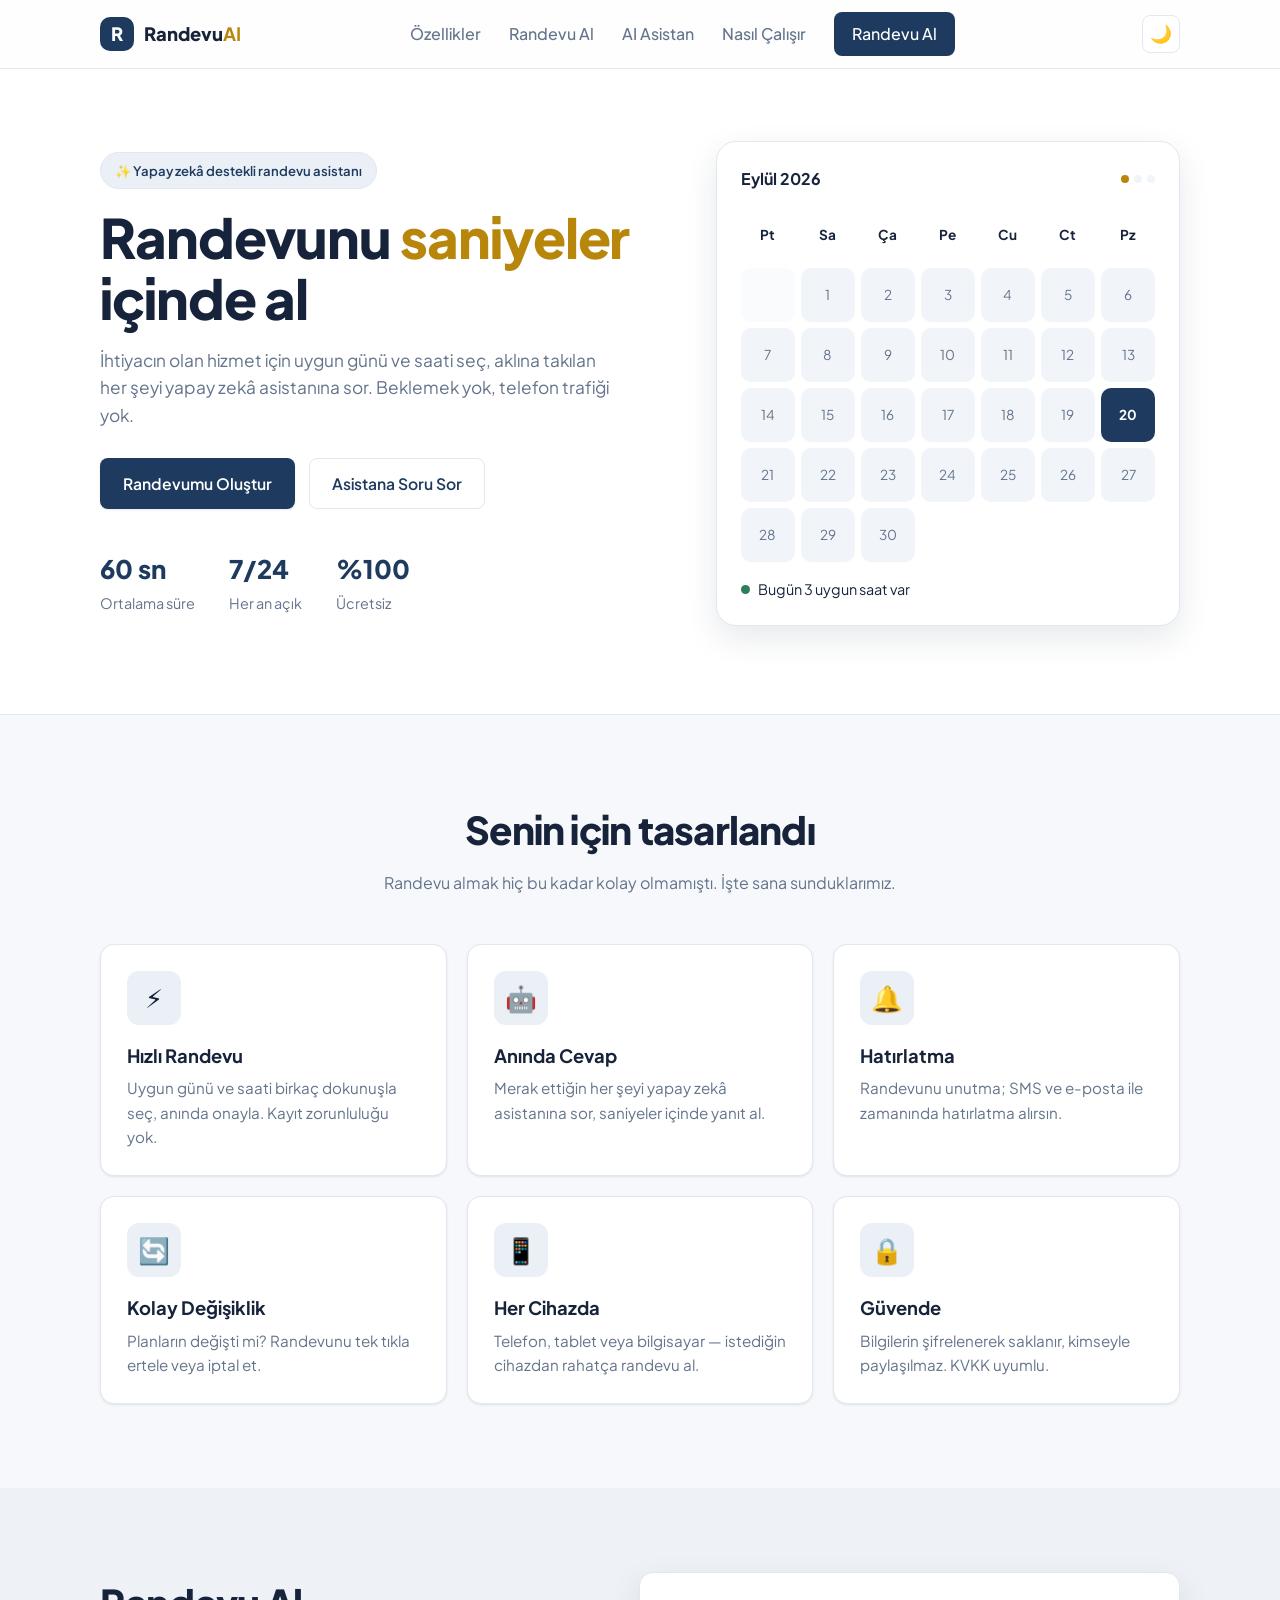
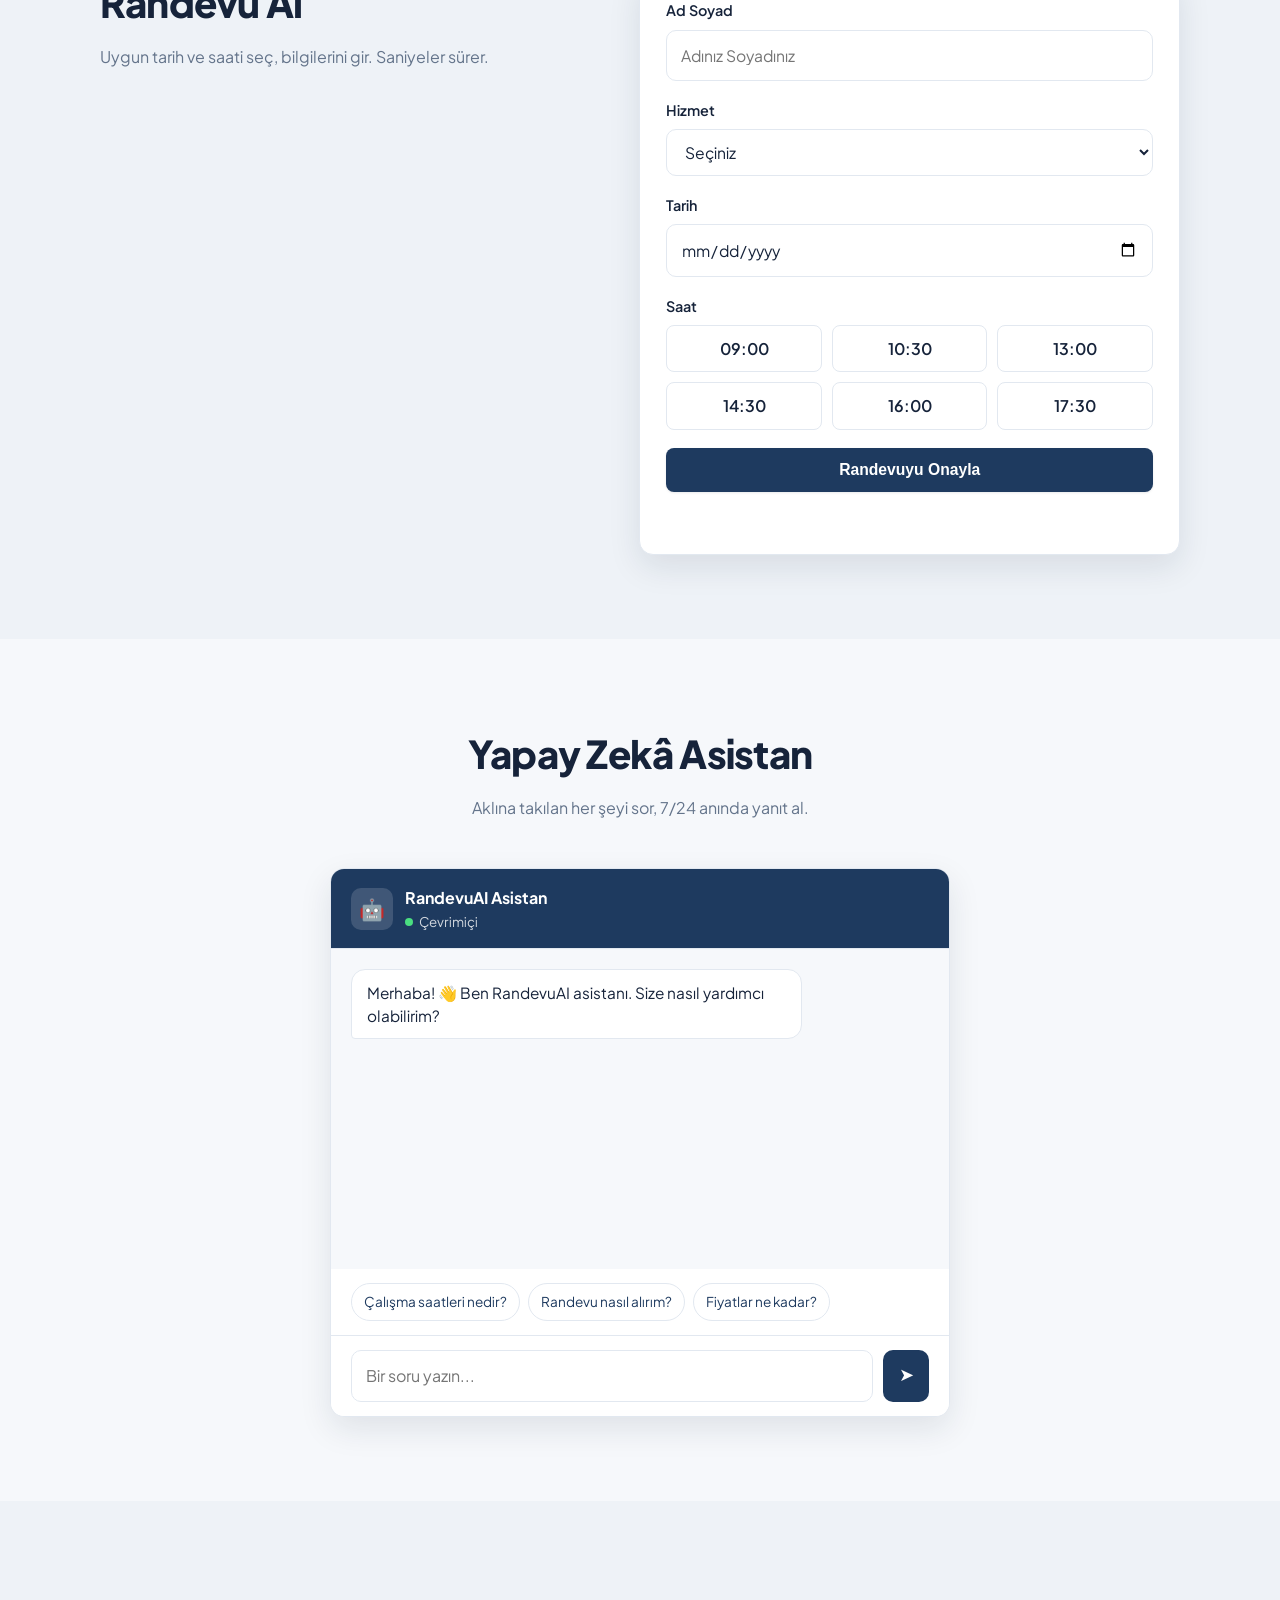
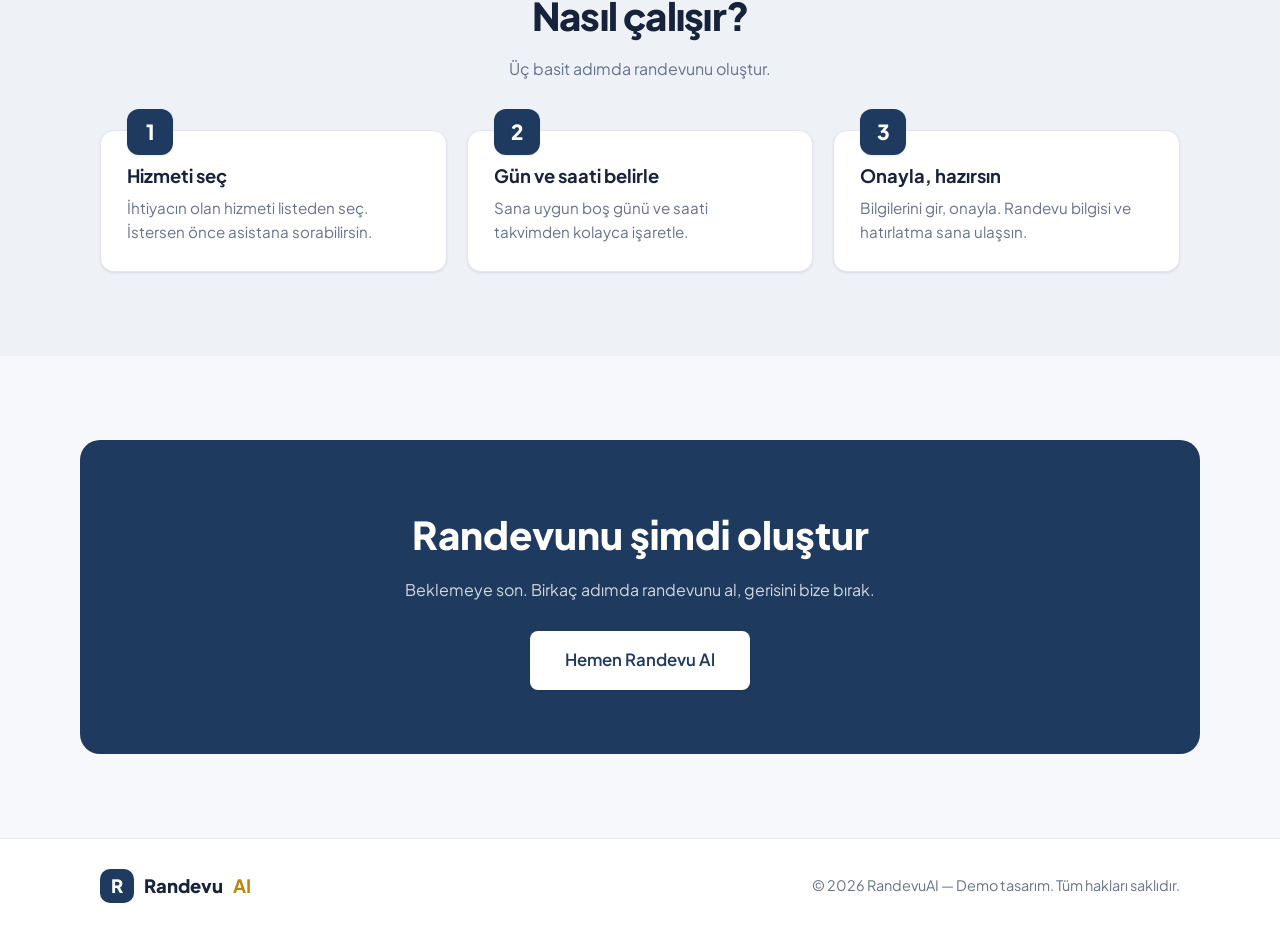
==== commit 80d371ab: "Menüden Yönetim bağlantısını kaldır, admin modal görünürlük hatasını düzelt - Ana menüde son kullanı" ====
--- a/index.html
+++ b/index.html
@@ -23,7 +23,6 @@
         <a href="#booking">Randevu Al</a>
         <a href="#assistant">AI Asistan</a>
         <a href="#how">Nasıl Çalışır</a>
-        <a href="admin.html">Yönetim</a>
         <a href="#booking" class="nav-cta">Randevu Al</a>
       </nav>
       <button class="theme-toggle" id="themeToggle" aria-label="Temayı değiştir" title="Temayı değiştir">
--- a/styles.css
+++ b/styles.css
@@ -340,6 +340,7 @@
 
 /* Modal */
 .modal { position: fixed; inset: 0; background: rgba(16,35,58,.5); display: grid; place-items: center; z-index: 100; padding: 20px; }
+.modal[hidden] { display: none; }
 .modal-box { width: 100%; max-width: 420px; box-shadow: var(--shadow); }
 .modal-close { background: none; border: 0; font-size: 1.1rem; cursor: pointer; color: var(--muted); }
 
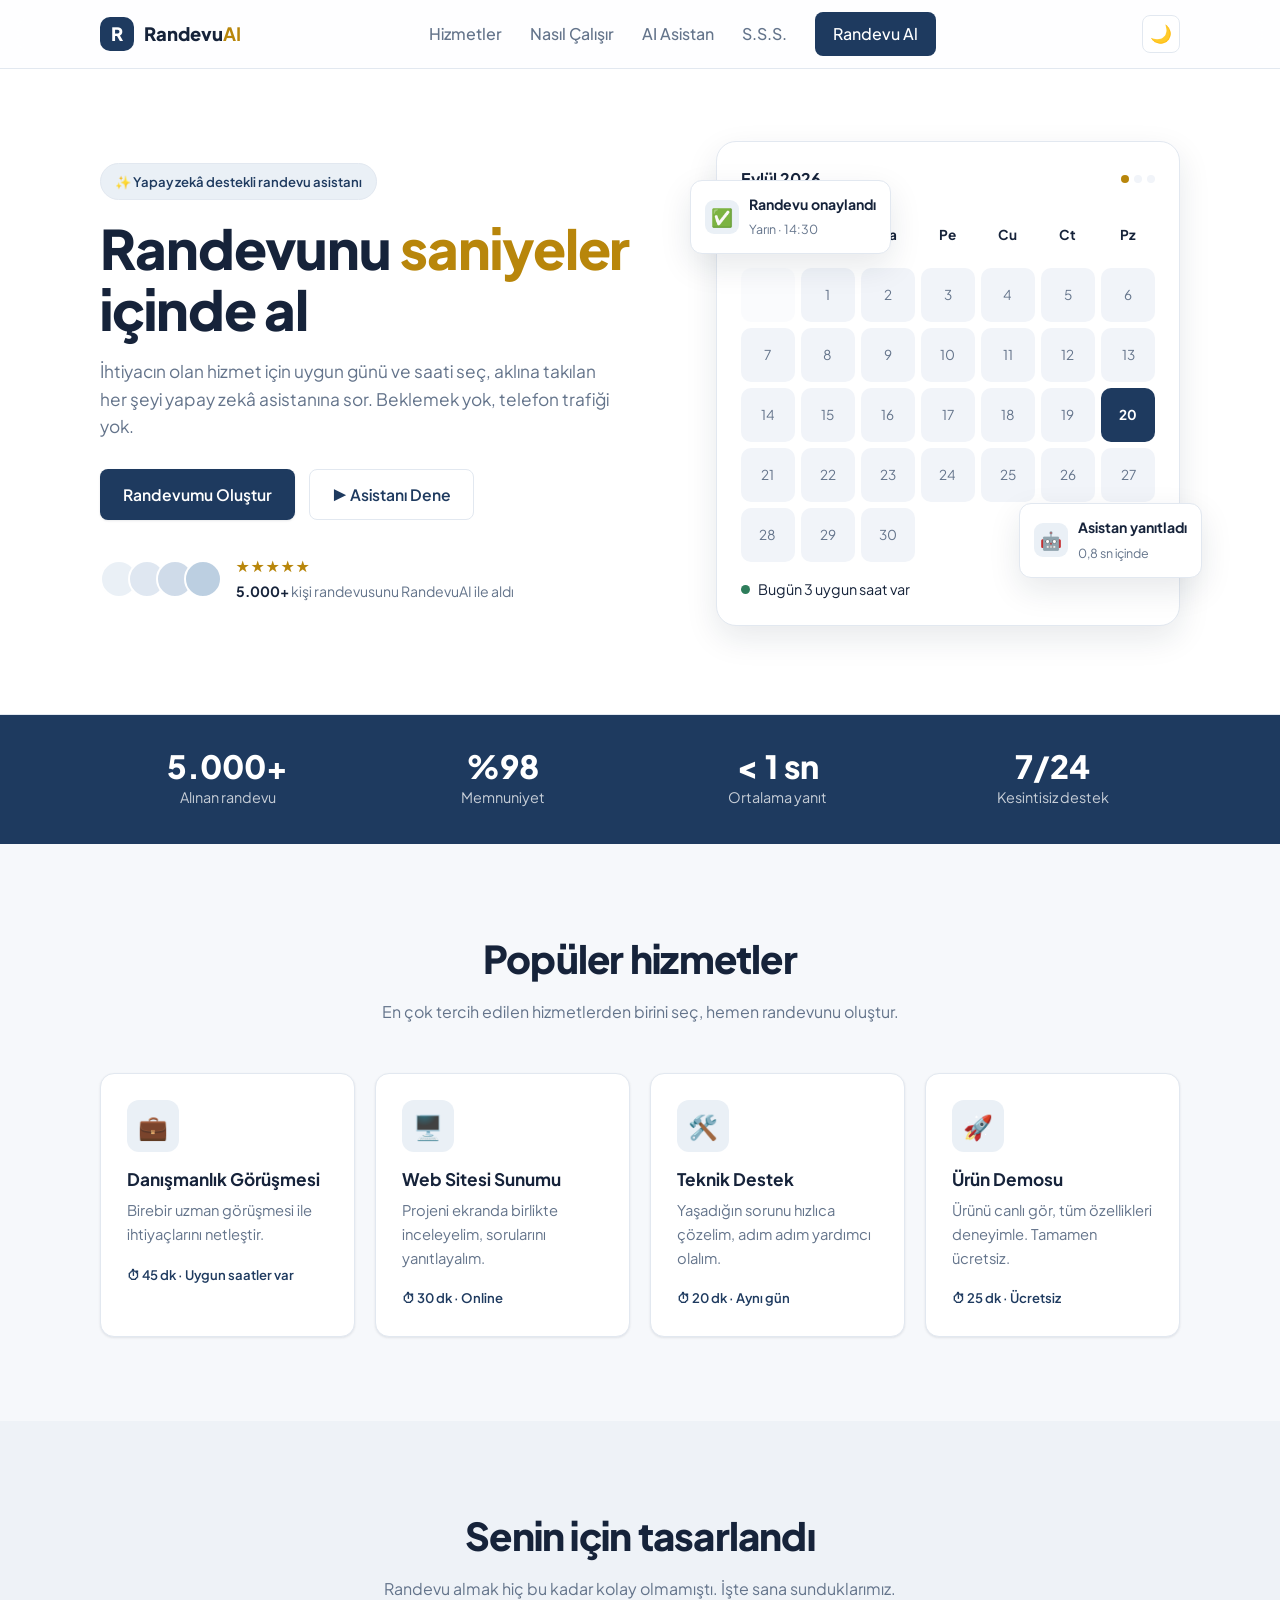
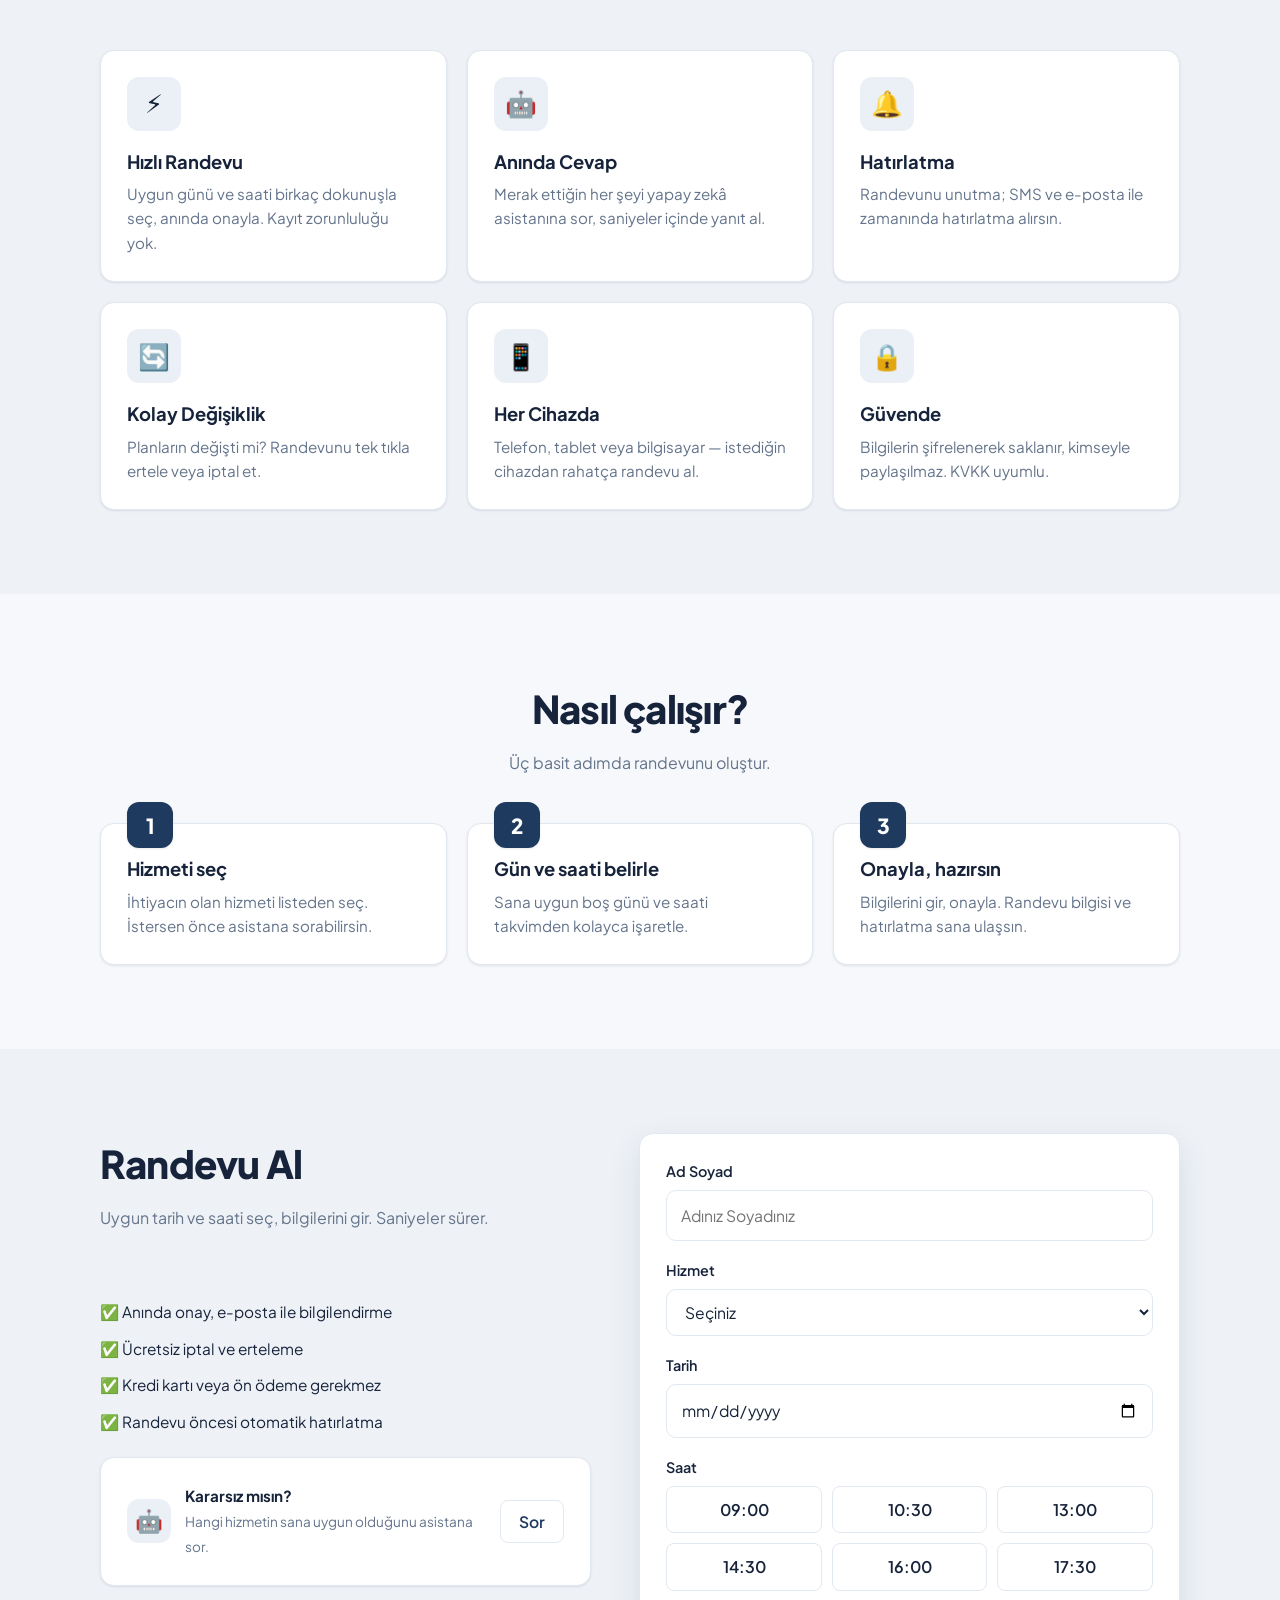
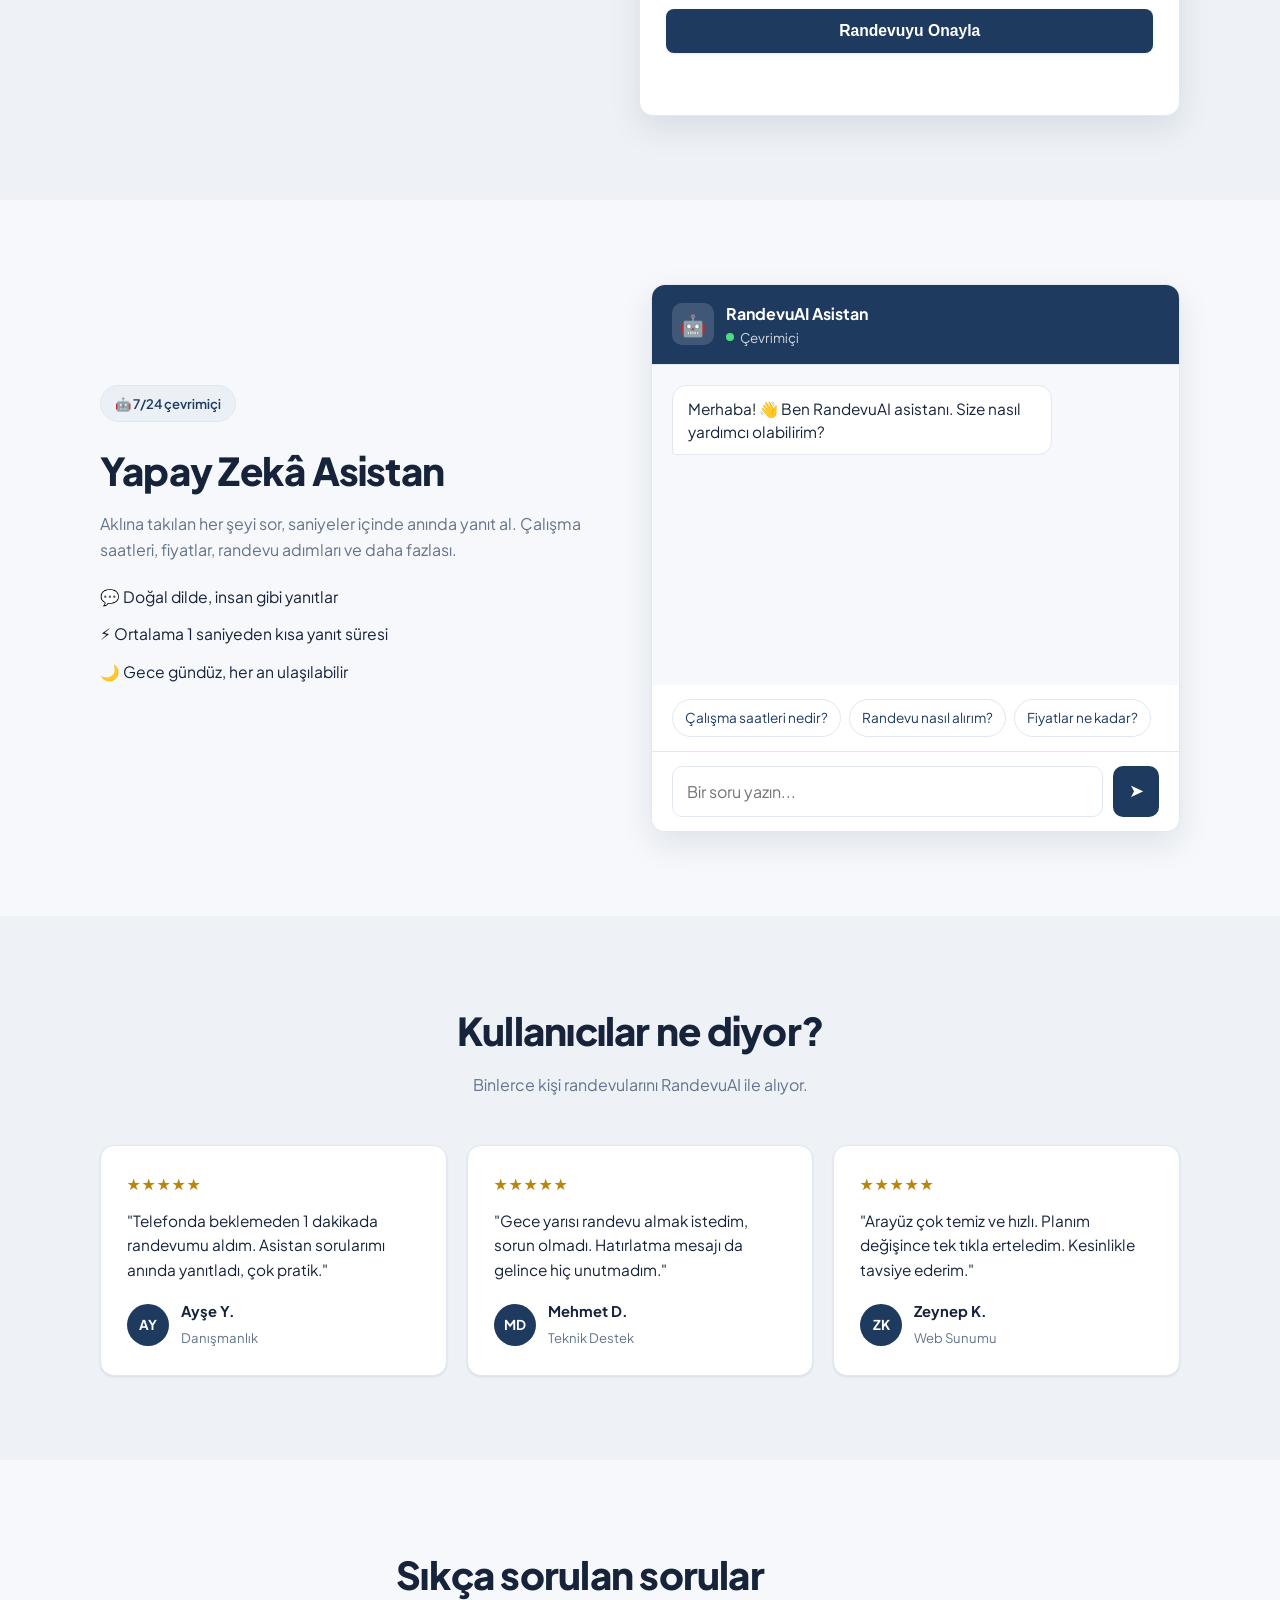
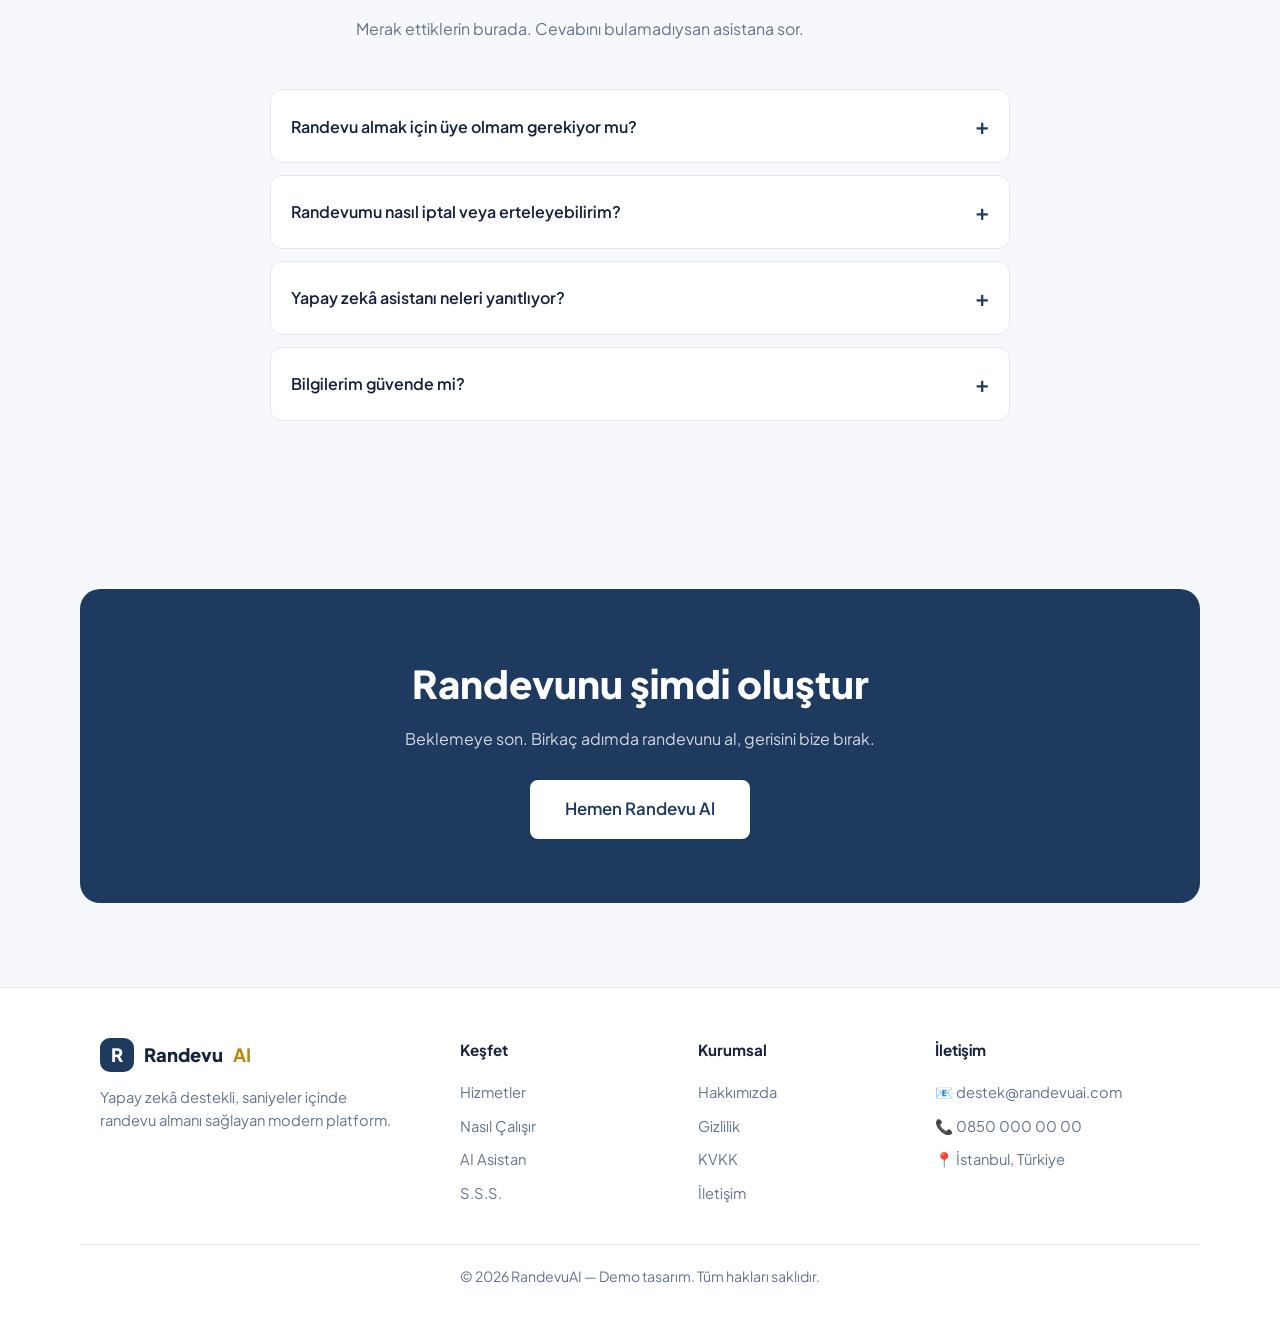
==== commit 90748bc2: "Ana sayfayı zenginleştir: daha dolu ve modern görünüm - Hero'ya sosyal kanıt (puan + kullanıcı sayıs" ====
--- a/index.html
+++ b/index.html
@@ -4,7 +4,7 @@
   <meta charset="UTF-8" />
   <meta name="viewport" content="width=device-width, initial-scale=1.0" />
   <title>RandevuAI — Randevu & Yapay Zekâ Destekli Cevap Sistemi</title>
-  <meta name="description" content="Randevu sistemli, yapay zekâ destekli cevap sistemine sahip modern web sitesi demosu." />
+  <meta name="description" content="Saniyeler içinde online randevu al, yapay zekâ asistanına sorularını sor. Hızlı, ücretsiz ve 7/24 açık." />
   <link rel="preconnect" href="https://fonts.googleapis.com" />
   <link rel="preconnect" href="https://fonts.gstatic.com" crossorigin />
   <link href="https://fonts.googleapis.com/css2?family=Plus+Jakarta+Sans:wght@400;500;600;700;800&display=swap" rel="stylesheet" />
@@ -19,10 +19,10 @@
         <span>Randevu<b>AI</b></span>
       </a>
       <nav class="nav" id="nav">
-        <a href="#features">Özellikler</a>
-        <a href="#booking">Randevu Al</a>
+        <a href="#services">Hizmetler</a>
+        <a href="#how">Nasıl Çalışır</a>
         <a href="#assistant">AI Asistan</a>
-        <a href="#how">Nasıl Çalışır</a>
+        <a href="#faq">S.S.S.</a>
         <a href="#booking" class="nav-cta">Randevu Al</a>
       </nav>
       <button class="theme-toggle" id="themeToggle" aria-label="Temayı değiştir" title="Temayı değiştir">
@@ -44,31 +44,89 @@
            her şeyi yapay zekâ asistanına sor. Beklemek yok, telefon trafiği yok.</p>
         <div class="hero-actions">
           <a href="#booking" class="btn btn-primary">Randevumu Oluştur</a>
-          <a href="#assistant" class="btn btn-ghost">Asistana Soru Sor</a>
-        </div>
-        <div class="hero-stats">
-          <div><b>60 sn</b><span>Ortalama süre</span></div>
-          <div><b>7/24</b><span>Her an açık</span></div>
-          <div><b>%100</b><span>Ücretsiz</span></div>
-        </div>
-      </div>
-      <div class="hero-card">
-        <div class="mini-cal">
-          <div class="mini-cal-head">
-            <span>Eylül 2026</span>
-            <div class="dots"><i></i><i></i><i></i></div>
-          </div>
-          <div class="mini-cal-grid" id="miniCal"></div>
-          <div class="mini-slot">
-            <span class="pulse"></span> Bugün 3 uygun saat var
-          </div>
-        </div>
+          <a href="#assistant" class="btn btn-ghost">▶ Asistanı Dene</a>
+        </div>
+        <div class="hero-proof">
+          <div class="avatars"><span></span><span></span><span></span><span></span></div>
+          <div>
+            <div class="stars">★★★★★</div>
+            <small><b>5.000+</b> kişi randevusunu RandevuAI ile aldı</small>
+          </div>
+        </div>
+      </div>
+      <div class="hero-visual">
+        <div class="hero-card">
+          <div class="mini-cal">
+            <div class="mini-cal-head">
+              <span>Eylül 2026</span>
+              <div class="dots"><i></i><i></i><i></i></div>
+            </div>
+            <div class="mini-cal-grid" id="miniCal"></div>
+            <div class="mini-slot">
+              <span class="pulse"></span> Bugün 3 uygun saat var
+            </div>
+          </div>
+        </div>
+        <div class="float-card float-1">
+          <span class="fc-ico">✅</span>
+          <div><b>Randevu onaylandı</b><small>Yarın · 14:30</small></div>
+        </div>
+        <div class="float-card float-2">
+          <span class="fc-ico">🤖</span>
+          <div><b>Asistan yanıtladı</b><small>0,8 sn içinde</small></div>
+        </div>
+      </div>
+    </div>
+  </section>
+
+  <!-- Stats band -->
+  <section class="stats-band">
+    <div class="container stats-inner">
+      <div><b>5.000+</b><span>Alınan randevu</span></div>
+      <div><b>%98</b><span>Memnuniyet</span></div>
+      <div><b>&lt; 1 sn</b><span>Ortalama yanıt</span></div>
+      <div><b>7/24</b><span>Kesintisiz destek</span></div>
+    </div>
+  </section>
+
+  <!-- Popüler Hizmetler -->
+  <section class="section" id="services">
+    <div class="container">
+      <div class="section-head">
+        <h2>Popüler hizmetler</h2>
+        <p>En çok tercih edilen hizmetlerden birini seç, hemen randevunu oluştur.</p>
+      </div>
+      <div class="grid services">
+        <a href="#booking" class="card service">
+          <span class="service-ico">💼</span>
+          <h3>Danışmanlık Görüşmesi</h3>
+          <p>Birebir uzman görüşmesi ile ihtiyaçlarını netleştir.</p>
+          <span class="service-meta">⏱ 45 dk · Uygun saatler var</span>
+        </a>
+        <a href="#booking" class="card service">
+          <span class="service-ico">🖥️</span>
+          <h3>Web Sitesi Sunumu</h3>
+          <p>Projeni ekranda birlikte inceleyelim, sorularını yanıtlayalım.</p>
+          <span class="service-meta">⏱ 30 dk · Online</span>
+        </a>
+        <a href="#booking" class="card service">
+          <span class="service-ico">🛠️</span>
+          <h3>Teknik Destek</h3>
+          <p>Yaşadığın sorunu hızlıca çözelim, adım adım yardımcı olalım.</p>
+          <span class="service-meta">⏱ 20 dk · Aynı gün</span>
+        </a>
+        <a href="#booking" class="card service">
+          <span class="service-ico">🚀</span>
+          <h3>Ürün Demosu</h3>
+          <p>Ürünü canlı gör, tüm özellikleri deneyimle. Tamamen ücretsiz.</p>
+          <span class="service-meta">⏱ 25 dk · Ücretsiz</span>
+        </a>
       </div>
     </div>
   </section>
 
   <!-- Features -->
-  <section class="section" id="features">
+  <section class="section section-alt" id="features">
     <div class="container">
       <div class="section-head">
         <h2>Senin için tasarlandı</h2>
@@ -109,12 +167,55 @@
     </div>
   </section>
 
+  <!-- Nasıl Çalışır -->
+  <section class="section" id="how">
+    <div class="container">
+      <div class="section-head">
+        <h2>Nasıl çalışır?</h2>
+        <p>Üç basit adımda randevunu oluştur.</p>
+      </div>
+      <div class="grid steps">
+        <article class="card step">
+          <span class="step-no">1</span>
+          <h3>Hizmeti seç</h3>
+          <p>İhtiyacın olan hizmeti listeden seç. İstersen önce asistana sorabilirsin.</p>
+        </article>
+        <article class="card step">
+          <span class="step-no">2</span>
+          <h3>Gün ve saati belirle</h3>
+          <p>Sana uygun boş günü ve saati takvimden kolayca işaretle.</p>
+        </article>
+        <article class="card step">
+          <span class="step-no">3</span>
+          <h3>Onayla, hazırsın</h3>
+          <p>Bilgilerini gir, onayla. Randevu bilgisi ve hatırlatma sana ulaşsın.</p>
+        </article>
+      </div>
+    </div>
+  </section>
+
   <!-- Booking -->
   <section class="section section-alt" id="booking">
     <div class="container booking-inner">
-      <div class="section-head left">
-        <h2>Randevu Al</h2>
-        <p>Uygun tarih ve saati seç, bilgilerini gir. Saniyeler sürer.</p>
+      <div class="booking-info">
+        <div class="section-head left">
+          <h2>Randevu Al</h2>
+          <p>Uygun tarih ve saati seç, bilgilerini gir. Saniyeler sürer.</p>
+        </div>
+        <ul class="booking-perks">
+          <li>✅ Anında onay, e-posta ile bilgilendirme</li>
+          <li>✅ Ücretsiz iptal ve erteleme</li>
+          <li>✅ Kredi kartı veya ön ödeme gerekmez</li>
+          <li>✅ Randevu öncesi otomatik hatırlatma</li>
+        </ul>
+        <div class="booking-help card">
+          <span class="avatar">🤖</span>
+          <div>
+            <b>Kararsız mısın?</b>
+            <small>Hangi hizmetin sana uygun olduğunu asistana sor.</small>
+          </div>
+          <a href="#assistant" class="btn btn-ghost">Sor</a>
+        </div>
       </div>
       <form class="card booking-form" id="bookingForm" novalidate>
         <div class="field">
@@ -155,10 +256,17 @@
 
   <!-- AI Assistant -->
   <section class="section" id="assistant">
-    <div class="container">
-      <div class="section-head">
+    <div class="container assistant-inner">
+      <div class="section-head left">
+        <span class="badge">🤖 7/24 çevrimiçi</span>
         <h2>Yapay Zekâ Asistan</h2>
-        <p>Aklına takılan her şeyi sor, 7/24 anında yanıt al.</p>
+        <p>Aklına takılan her şeyi sor, saniyeler içinde anında yanıt al.
+           Çalışma saatleri, fiyatlar, randevu adımları ve daha fazlası.</p>
+        <ul class="assistant-points">
+          <li>💬 Doğal dilde, insan gibi yanıtlar</li>
+          <li>⚡ Ortalama 1 saniyeden kısa yanıt süresi</li>
+          <li>🌙 Gece gündüz, her an ulaşılabilir</li>
+        </ul>
       </div>
       <div class="chat card">
         <div class="chat-head">
@@ -184,35 +292,63 @@
     </div>
   </section>
 
-  <!-- Nasıl Çalışır -->
-  <section class="section section-alt" id="how">
+  <!-- Yorumlar -->
+  <section class="section section-alt" id="reviews">
     <div class="container">
       <div class="section-head">
-        <h2>Nasıl çalışır?</h2>
-        <p>Üç basit adımda randevunu oluştur.</p>
-      </div>
-      <div class="grid steps">
-        <article class="card step">
-          <span class="step-no">1</span>
-          <h3>Hizmeti seç</h3>
-          <p>İhtiyacın olan hizmeti listeden seç. İstersen önce asistana sorabilirsin.</p>
-        </article>
-        <article class="card step">
-          <span class="step-no">2</span>
-          <h3>Gün ve saati belirle</h3>
-          <p>Sana uygun boş günü ve saati takvimden kolayca işaretle.</p>
-        </article>
-        <article class="card step">
-          <span class="step-no">3</span>
-          <h3>Onayla, hazırsın</h3>
-          <p>Bilgilerini gir, onayla. Randevu bilgisi ve hatırlatma sana ulaşsın.</p>
-        </article>
+        <h2>Kullanıcılar ne diyor?</h2>
+        <p>Binlerce kişi randevularını RandevuAI ile alıyor.</p>
+      </div>
+      <div class="grid reviews">
+        <article class="card review">
+          <div class="stars">★★★★★</div>
+          <p>"Telefonda beklemeden 1 dakikada randevumu aldım. Asistan sorularımı anında yanıtladı, çok pratik."</p>
+          <div class="review-user"><span class="ru-avatar">AY</span><div><b>Ayşe Y.</b><small>Danışmanlık</small></div></div>
+        </article>
+        <article class="card review">
+          <div class="stars">★★★★★</div>
+          <p>"Gece yarısı randevu almak istedim, sorun olmadı. Hatırlatma mesajı da gelince hiç unutmadım."</p>
+          <div class="review-user"><span class="ru-avatar">MD</span><div><b>Mehmet D.</b><small>Teknik Destek</small></div></div>
+        </article>
+        <article class="card review">
+          <div class="stars">★★★★★</div>
+          <p>"Arayüz çok temiz ve hızlı. Planım değişince tek tıkla erteledim. Kesinlikle tavsiye ederim."</p>
+          <div class="review-user"><span class="ru-avatar">ZK</span><div><b>Zeynep K.</b><small>Web Sunumu</small></div></div>
+        </article>
+      </div>
+    </div>
+  </section>
+
+  <!-- SSS -->
+  <section class="section" id="faq">
+    <div class="container faq-inner">
+      <div class="section-head left">
+        <h2>Sıkça sorulan sorular</h2>
+        <p>Merak ettiklerin burada. Cevabını bulamadıysan asistana sor.</p>
+      </div>
+      <div class="faq-list" id="faqList">
+        <div class="faq-item">
+          <button class="faq-q">Randevu almak için üye olmam gerekiyor mu?<span>+</span></button>
+          <div class="faq-a"><p>Hayır. Sadece adını, hizmeti, tarih ve saati seçmen yeterli. Kayıt zorunluluğu yok.</p></div>
+        </div>
+        <div class="faq-item">
+          <button class="faq-q">Randevumu nasıl iptal veya erteleyebilirim?<span>+</span></button>
+          <div class="faq-a"><p>Onay e-postandaki bağlantıdan, randevu saatinden 2 saat öncesine kadar ücretsiz iptal edebilir veya erteleyebilirsin.</p></div>
+        </div>
+        <div class="faq-item">
+          <button class="faq-q">Yapay zekâ asistanı neleri yanıtlıyor?<span>+</span></button>
+          <div class="faq-a"><p>Çalışma saatleri, fiyatlar, hizmet içerikleri, randevu adımları gibi sık sorulan konularda 7/24 anında yardımcı olur.</p></div>
+        </div>
+        <div class="faq-item">
+          <button class="faq-q">Bilgilerim güvende mi?<span>+</span></button>
+          <div class="faq-a"><p>Evet. Tüm bilgilerin şifrelenerek saklanır ve üçüncü kişilerle paylaşılmaz. Altyapımız KVKK uyumludur.</p></div>
+        </div>
       </div>
     </div>
   </section>
 
   <!-- CTA -->
-  <section class="section cta" id="contact">
+  <section class="section cta">
     <div class="container cta-inner">
       <h2>Randevunu şimdi oluştur</h2>
       <p>Beklemeye son. Birkaç adımda randevunu al, gerisini bize bırak.</p>
@@ -220,9 +356,35 @@
     </div>
   </section>
 
+  <!-- Footer -->
   <footer class="site-footer">
-    <div class="container footer-inner">
-      <span class="logo"><span class="logo-mark">R</span> Randevu<b>AI</b></span>
+    <div class="container footer-grid">
+      <div class="footer-brand">
+        <span class="logo"><span class="logo-mark">R</span> Randevu<b>AI</b></span>
+        <p>Yapay zekâ destekli, saniyeler içinde randevu almanı sağlayan modern platform.</p>
+      </div>
+      <div class="footer-col">
+        <h4>Keşfet</h4>
+        <a href="#services">Hizmetler</a>
+        <a href="#how">Nasıl Çalışır</a>
+        <a href="#assistant">AI Asistan</a>
+        <a href="#faq">S.S.S.</a>
+      </div>
+      <div class="footer-col">
+        <h4>Kurumsal</h4>
+        <a href="#">Hakkımızda</a>
+        <a href="#">Gizlilik</a>
+        <a href="#">KVKK</a>
+        <a href="#">İletişim</a>
+      </div>
+      <div class="footer-col">
+        <h4>İletişim</h4>
+        <a href="#">📧 destek@randevuai.com</a>
+        <a href="#">📞 0850 000 00 00</a>
+        <a href="#">📍 İstanbul, Türkiye</a>
+      </div>
+    </div>
+    <div class="container footer-bottom">
       <p>© 2026 RandevuAI — Demo tasarım. Tüm hakları saklıdır.</p>
     </div>
   </footer>
--- a/styles.css
+++ b/styles.css
@@ -377,3 +377,108 @@
 @media (max-width: 680px) {
   .steps { grid-template-columns: 1fr; }
 }
+
+/* ==================== ANA SAYFA ZENGİNLEŞTİRME ==================== */
+
+/* Hero — sosyal kanıt */
+.hero-proof { display: flex; align-items: center; gap: 14px; margin-top: 34px; }
+.avatars { display: flex; }
+.avatars span { width: 38px; height: 38px; border-radius: 50%; border: 2px solid var(--surface); margin-left: -10px; background: var(--brand-soft); }
+.avatars span:first-child { margin-left: 0; }
+.avatars span:nth-child(2){ background: #dfe7f1; } .avatars span:nth-child(3){ background: #cfdbe9; } .avatars span:nth-child(4){ background: #bccfe1; }
+.stars { color: var(--accent); letter-spacing: 2px; font-size: .95rem; }
+.hero-proof small { color: var(--muted); font-size: .88rem; }
+.hero-proof small b { color: var(--text); }
+
+/* Hero — görsel + yüzen kartlar */
+.hero-visual { position: relative; }
+.float-card {
+  position: absolute; display: flex; align-items: center; gap: 10px;
+  background: var(--surface); border: 1px solid var(--border); border-radius: 12px;
+  padding: 12px 14px; box-shadow: var(--shadow); animation: floaty 4s ease-in-out infinite;
+}
+.float-card b { font-size: .88rem; display: block; }
+.float-card small { color: var(--muted); font-size: .78rem; }
+.fc-ico { width: 34px; height: 34px; display: grid; place-items: center; border-radius: 9px; background: var(--brand-soft); font-size: 1.1rem; }
+.float-1 { top: 8%; left: -26px; }
+.float-2 { bottom: 10%; right: -22px; animation-delay: 1.5s; }
+@keyframes floaty { 0%,100%{ transform: translateY(0); } 50%{ transform: translateY(-10px); } }
+
+/* İstatistik bandı */
+.stats-band { background: var(--brand); }
+.stats-inner { display: grid; grid-template-columns: repeat(4, 1fr); gap: 20px; padding: 34px 20px; text-align: center; }
+.stats-inner b { display: block; font-size: 2rem; font-weight: 800; color: #fff; line-height: 1.1; }
+.stats-inner span { color: rgba(255,255,255,.75); font-size: .9rem; }
+
+/* Popüler hizmetler */
+.services { grid-template-columns: repeat(4, 1fr); }
+.service { display: block; transition: transform .2s, box-shadow .2s, border-color .2s; }
+.service:hover { transform: translateY(-4px); box-shadow: var(--shadow); border-color: var(--brand); }
+.service-ico { width: 52px; height: 52px; display: grid; place-items: center; border-radius: 12px; background: var(--brand-soft); font-size: 1.5rem; margin-bottom: 14px; }
+.service h3 { font-size: 1.08rem; margin-bottom: 6px; }
+.service p { color: var(--muted); font-size: .92rem; margin-bottom: 14px; }
+.service-meta { font-size: .82rem; color: var(--brand); font-weight: 600; }
+
+/* Booking — bilgi kolonu */
+.booking-info { display: flex; flex-direction: column; gap: 22px; }
+.booking-perks { list-style: none; display: grid; gap: 12px; }
+.booking-perks li { color: var(--text); font-size: .96rem; }
+.booking-help { display: flex; align-items: center; gap: 14px; }
+.booking-help .avatar { width: 44px; height: 44px; display: grid; place-items: center; border-radius: 12px; background: var(--brand-soft); font-size: 1.4rem; flex: none; }
+.booking-help b { display: block; font-size: .95rem; }
+.booking-help small { color: var(--muted); font-size: .85rem; }
+.booking-help .btn { margin-left: auto; padding: 8px 18px; flex: none; }
+
+/* AI Asistan bölümü */
+.assistant-inner { display: grid; grid-template-columns: 1fr 1.05fr; gap: 48px; align-items: center; }
+.assistant-inner .chat { margin: 0; }
+.assistant-points { list-style: none; display: grid; gap: 12px; margin-top: 22px; }
+.assistant-points li { color: var(--text); font-size: .98rem; }
+
+/* Yorumlar */
+.reviews { grid-template-columns: repeat(3, 1fr); }
+.review .stars { margin-bottom: 12px; }
+.review p { color: var(--text); font-size: .96rem; line-height: 1.6; margin-bottom: 18px; }
+.review-user { display: flex; align-items: center; gap: 12px; }
+.ru-avatar { width: 42px; height: 42px; border-radius: 50%; background: var(--brand); color: #fff; display: grid; place-items: center; font-weight: 700; font-size: .85rem; }
+.review-user b { display: block; font-size: .92rem; }
+.review-user small { color: var(--muted); font-size: .82rem; }
+
+/* SSS */
+.faq-inner { max-width: 780px; margin: 0 auto; }
+.faq-inner .section-head { text-align: center; }
+.faq-list { display: flex; flex-direction: column; gap: 12px; }
+.faq-item { background: var(--surface); border: 1px solid var(--border); border-radius: 12px; overflow: hidden; }
+.faq-q { width: 100%; display: flex; justify-content: space-between; align-items: center; gap: 16px; background: none; border: 0; padding: 18px 20px; font: inherit; font-weight: 600; font-size: 1rem; color: var(--text); cursor: pointer; text-align: left; }
+.faq-q span { font-size: 1.4rem; color: var(--brand); transition: transform .25s; flex: none; }
+.faq-item.open .faq-q span { transform: rotate(45deg); }
+.faq-a { max-height: 0; overflow: hidden; transition: max-height .3s ease; }
+.faq-item.open .faq-a { max-height: 220px; }
+.faq-a p { padding: 0 20px 18px; color: var(--muted); font-size: .95rem; }
+
+/* Footer zengin */
+.footer-grid { display: grid; grid-template-columns: 1.6fr 1fr 1fr 1.2fr; gap: 34px; padding: 20px 20px 34px; }
+.footer-brand .logo { margin-bottom: 14px; }
+.footer-brand p { color: var(--muted); font-size: .92rem; max-width: 300px; }
+.footer-col h4 { font-size: .95rem; margin-bottom: 14px; }
+.footer-col a { display: block; color: var(--muted); font-size: .92rem; padding: 5px 0; transition: color .2s; }
+.footer-col a:hover { color: var(--brand); }
+.footer-bottom { border-top: 1px solid var(--border); padding: 20px; }
+.footer-bottom p { color: var(--muted); font-size: .88rem; text-align: center; }
+
+/* Responsive — yeni bölümler */
+@media (max-width: 900px) {
+  .services { grid-template-columns: repeat(2, 1fr); }
+  .assistant-inner { grid-template-columns: 1fr; }
+  .reviews { grid-template-columns: 1fr; }
+  .stats-inner { grid-template-columns: repeat(2, 1fr); gap: 26px; }
+  .footer-grid { grid-template-columns: 1fr 1fr; }
+  .float-1 { left: 0; } .float-2 { right: 0; }
+}
+@media (max-width: 680px) {
+  .services { grid-template-columns: 1fr; }
+  .footer-grid { grid-template-columns: 1fr; gap: 24px; }
+  .hero-visual { margin-top: 10px; }
+  .float-card { display: none; }
+  .reviews { grid-template-columns: 1fr; }
+}
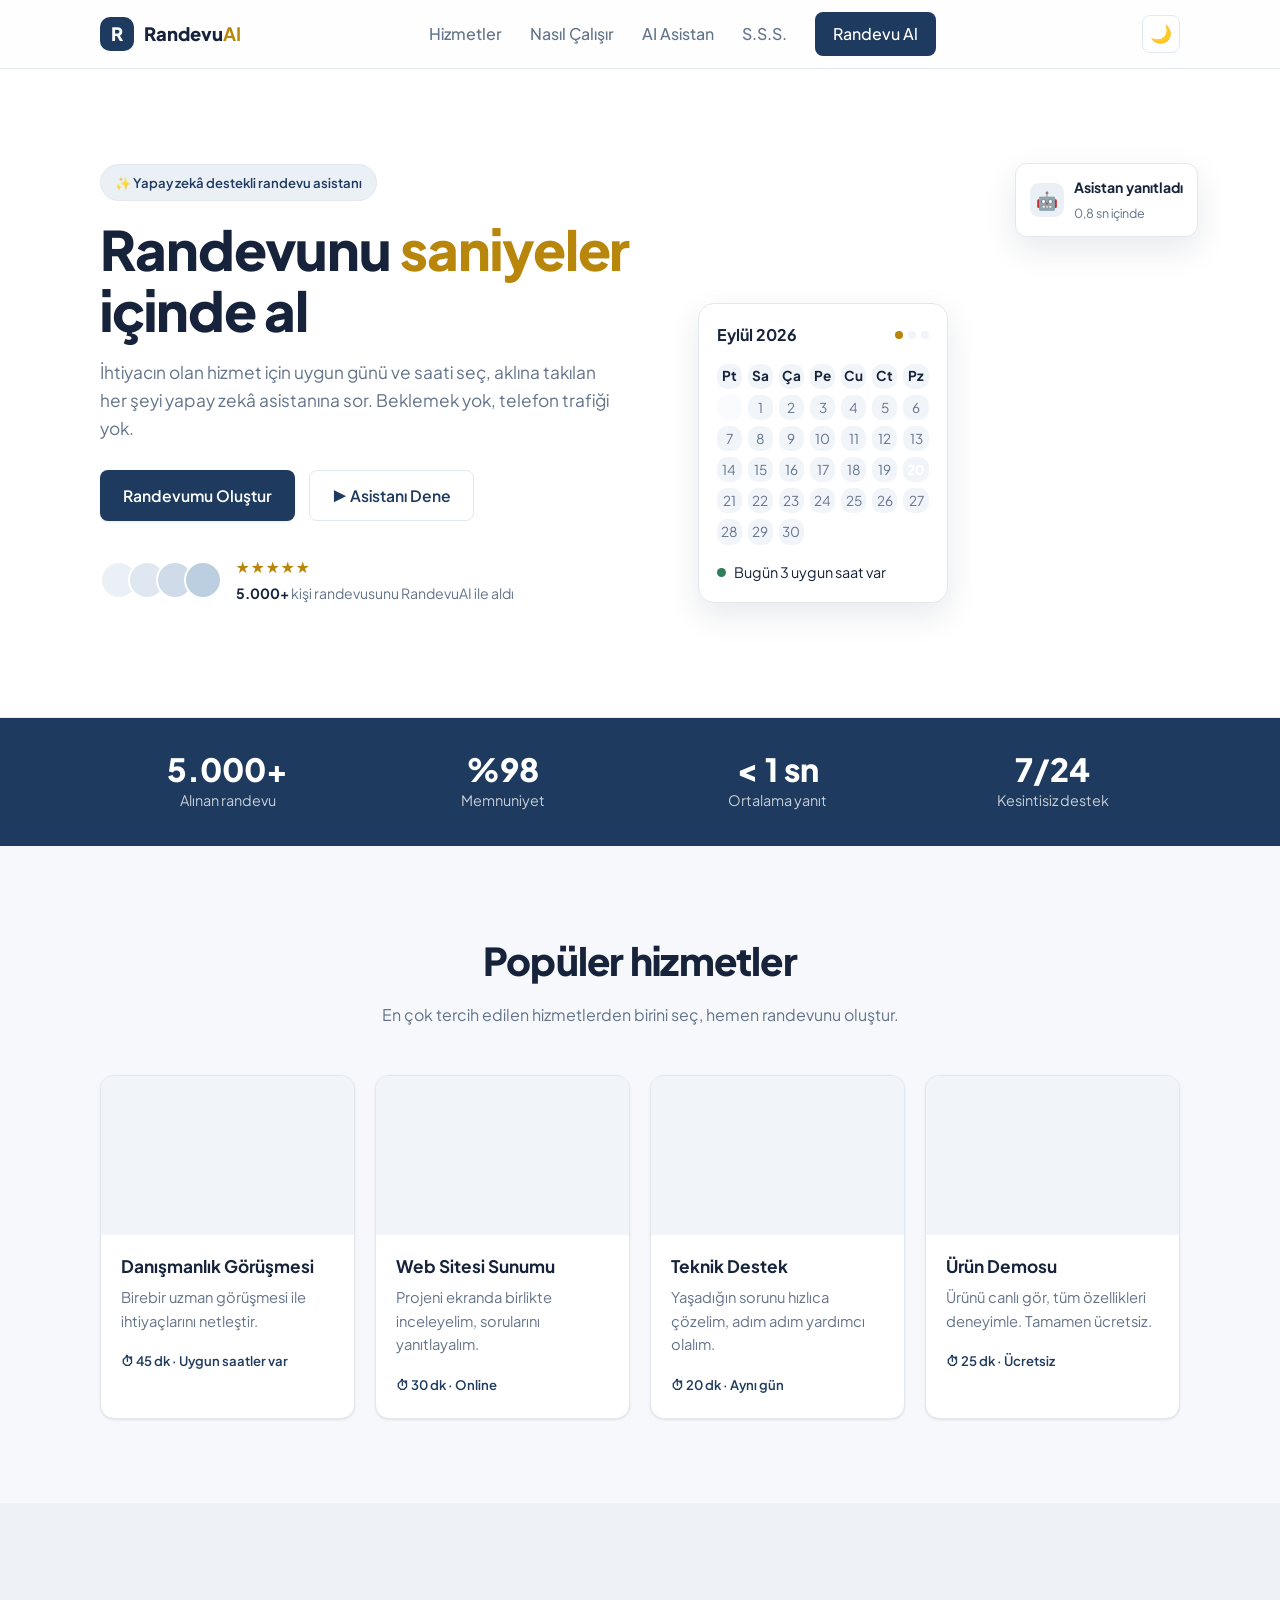
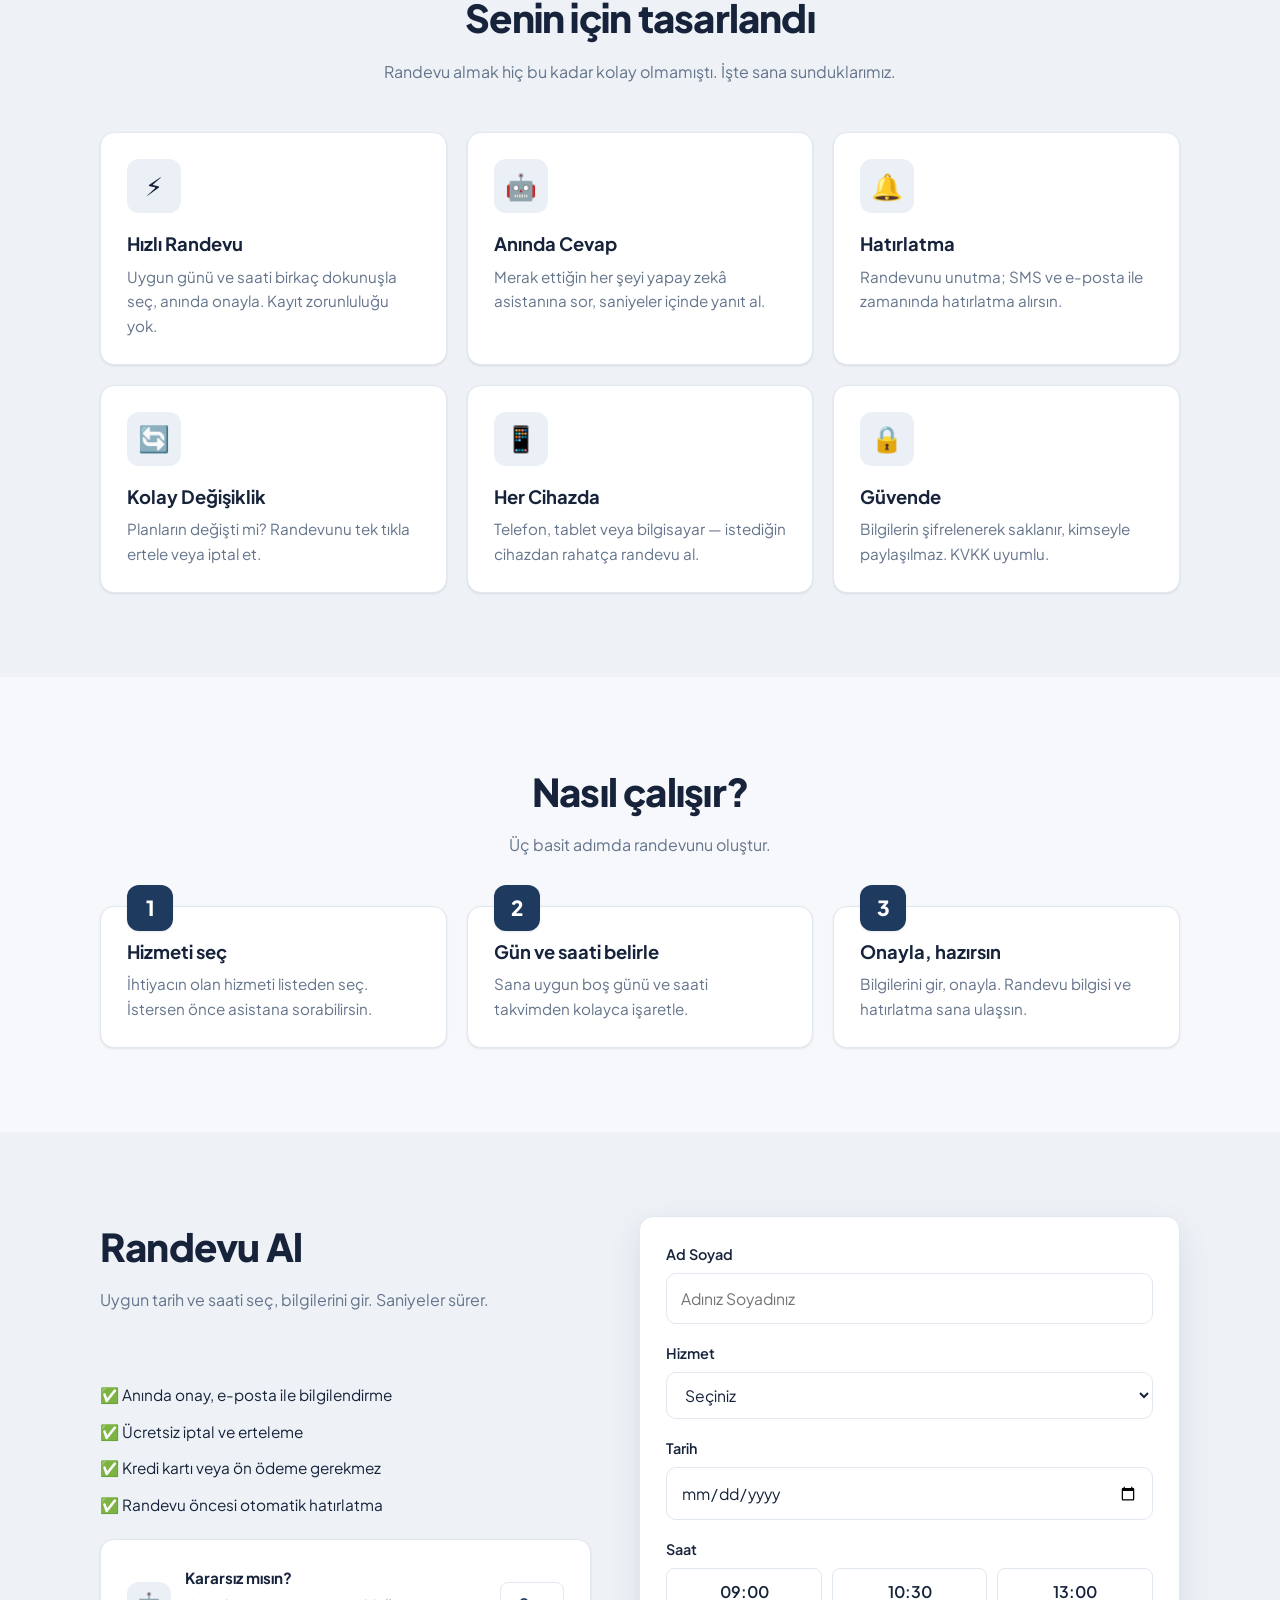
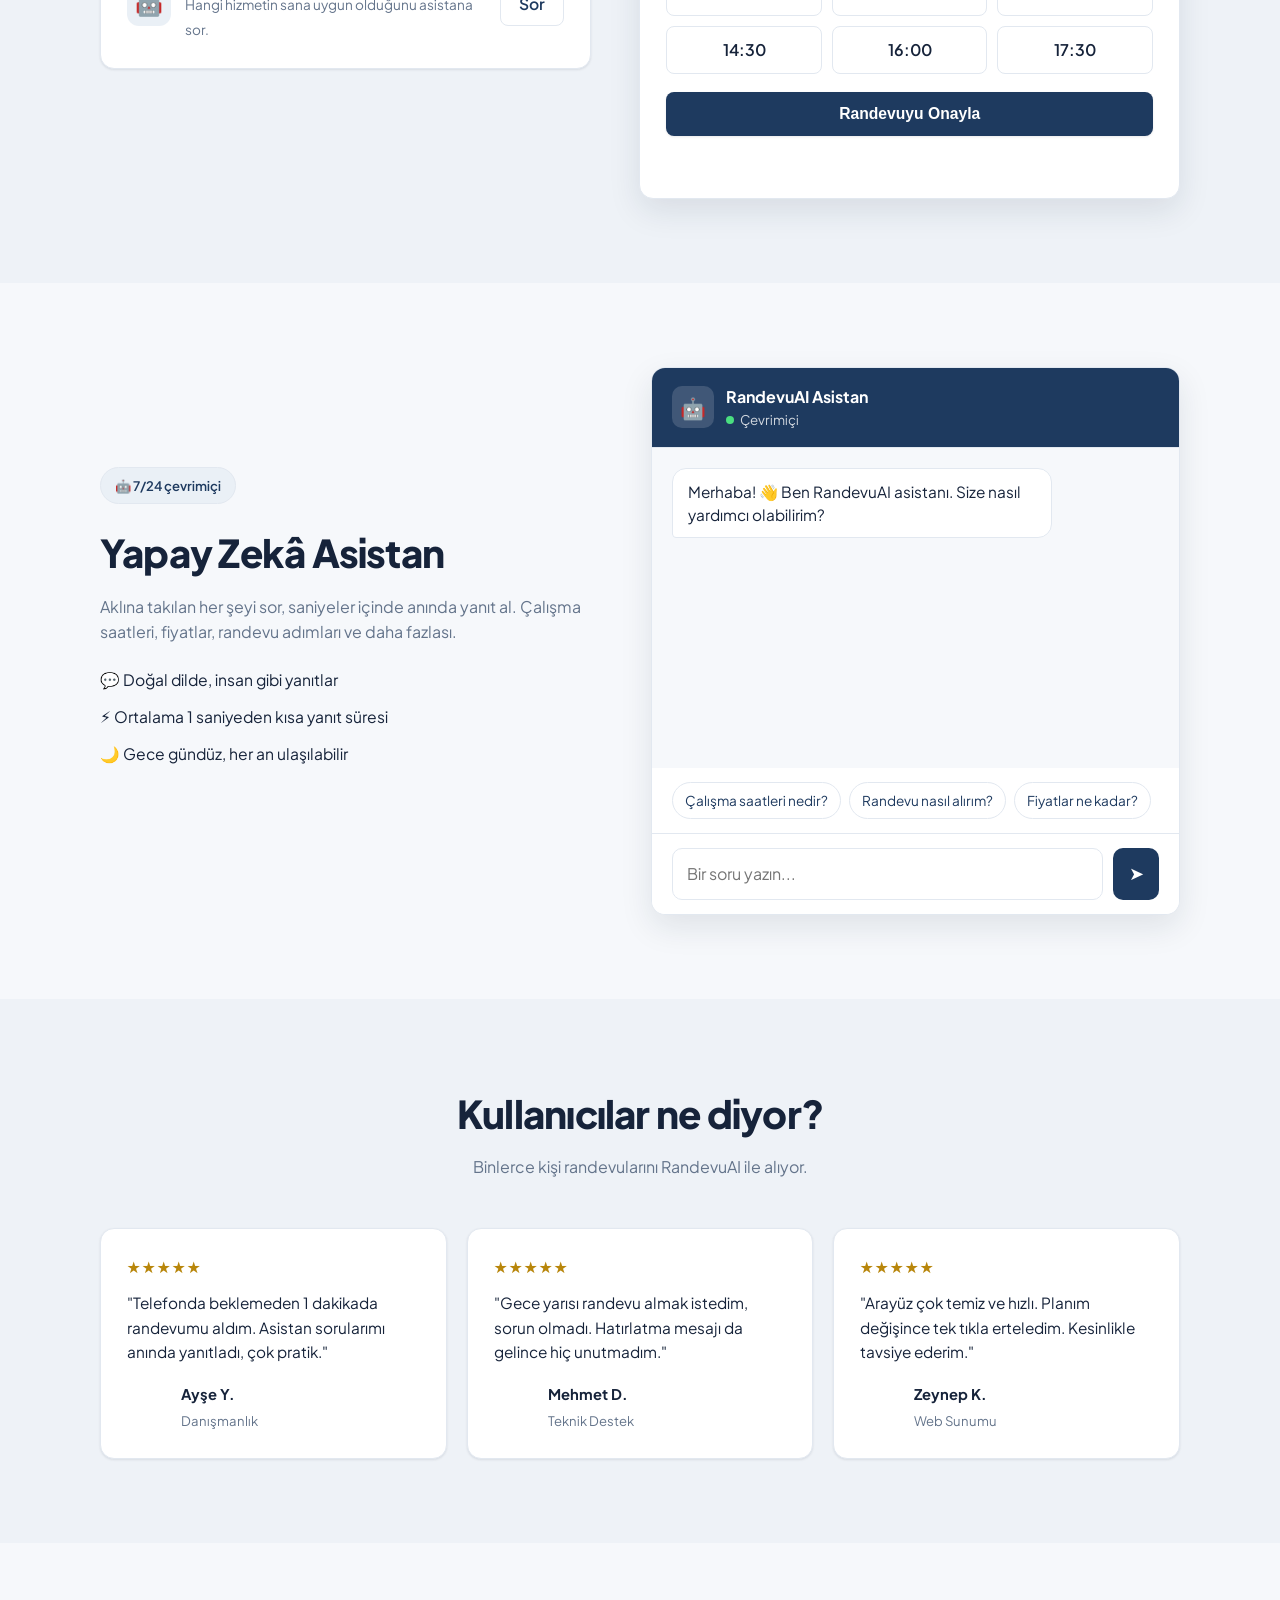
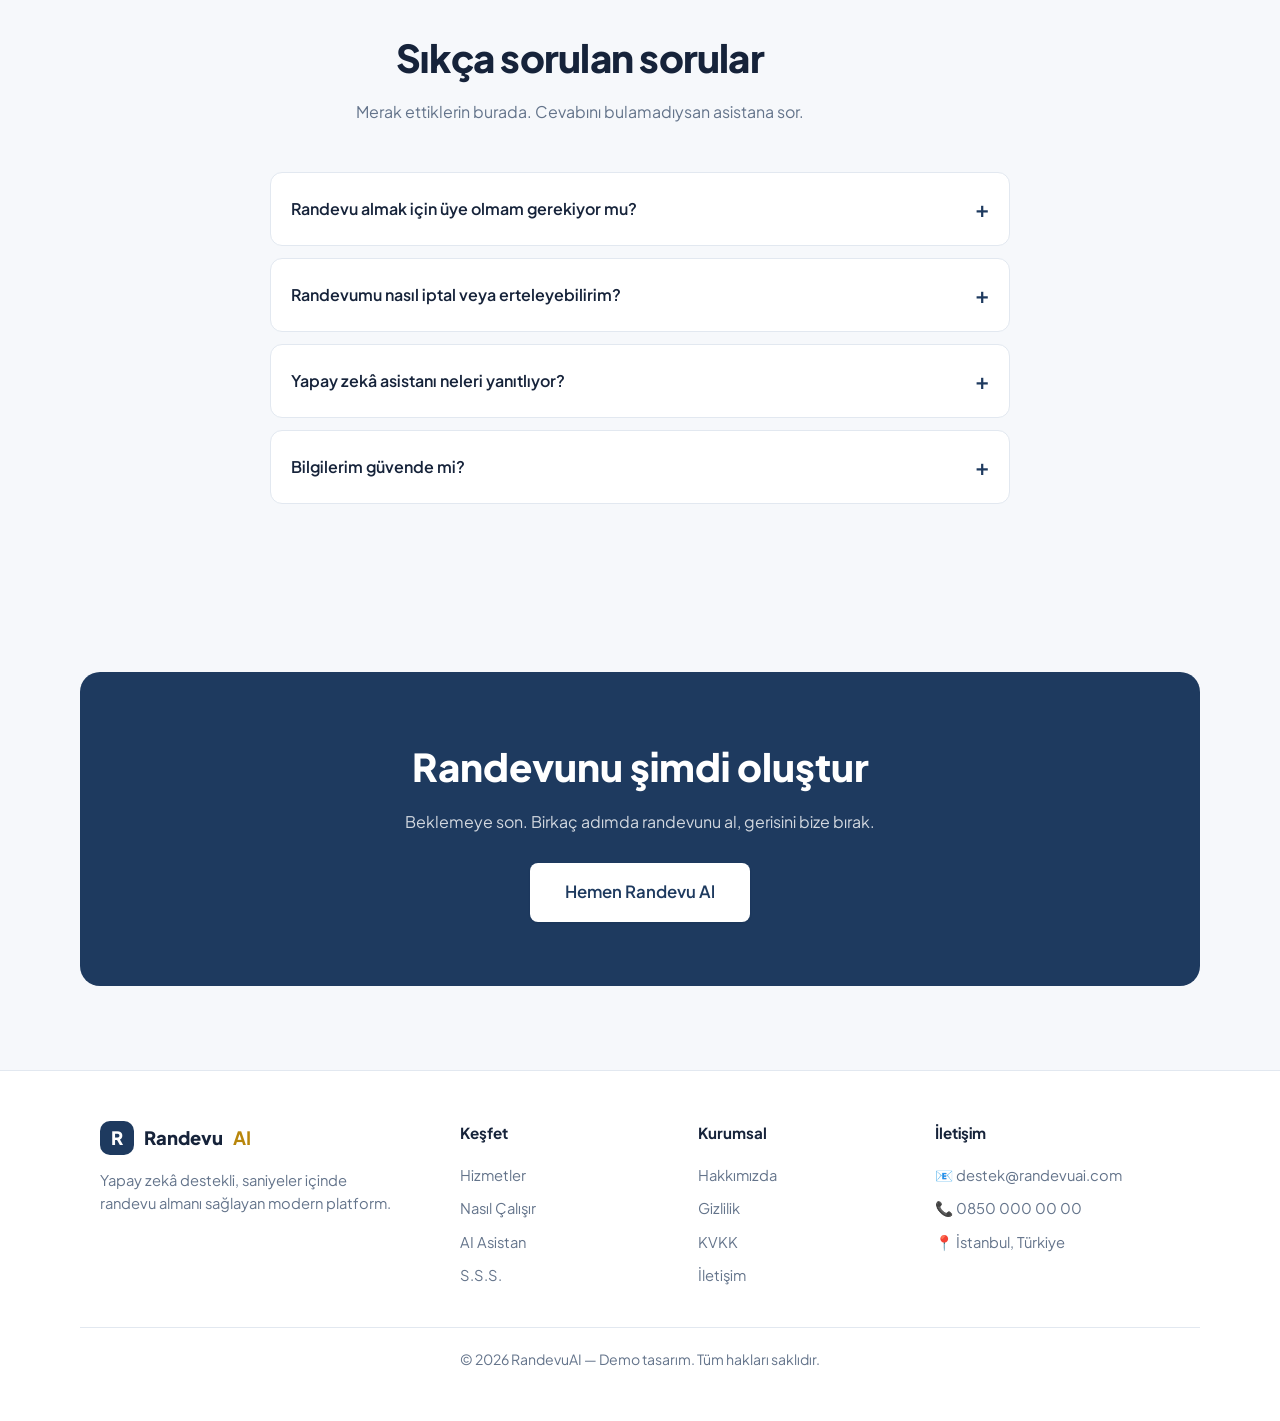
==== commit e0b3eb47: "Stok görseller ekle (Unsplash) - Hero'ya kapak görseli, üstüne binen takvim ve asistan kartı - Popül" ====
--- a/index.html
+++ b/index.html
@@ -55,6 +55,8 @@
         </div>
       </div>
       <div class="hero-visual">
+        <img class="hero-img" src="https://images.unsplash.com/photo-1600880292203-757bb62b4baf?w=900&q=80&auto=format&fit=crop"
+             alt="Randevu planlayan kişi" loading="eager" width="900" height="1000" />
         <div class="hero-card">
           <div class="mini-cal">
             <div class="mini-cal-head">
@@ -67,10 +69,6 @@
             </div>
           </div>
         </div>
-        <div class="float-card float-1">
-          <span class="fc-ico">✅</span>
-          <div><b>Randevu onaylandı</b><small>Yarın · 14:30</small></div>
-        </div>
         <div class="float-card float-2">
           <span class="fc-ico">🤖</span>
           <div><b>Asistan yanıtladı</b><small>0,8 sn içinde</small></div>
@@ -98,28 +96,36 @@
       </div>
       <div class="grid services">
         <a href="#booking" class="card service">
-          <span class="service-ico">💼</span>
-          <h3>Danışmanlık Görüşmesi</h3>
-          <p>Birebir uzman görüşmesi ile ihtiyaçlarını netleştir.</p>
-          <span class="service-meta">⏱ 45 dk · Uygun saatler var</span>
+          <div class="service-img"><img src="https://images.unsplash.com/photo-1552664730-d307ca884978?w=500&q=80&auto=format&fit=crop" alt="Danışmanlık görüşmesi" loading="lazy" /></div>
+          <div class="service-body">
+            <h3>Danışmanlık Görüşmesi</h3>
+            <p>Birebir uzman görüşmesi ile ihtiyaçlarını netleştir.</p>
+            <span class="service-meta">⏱ 45 dk · Uygun saatler var</span>
+          </div>
         </a>
         <a href="#booking" class="card service">
-          <span class="service-ico">🖥️</span>
-          <h3>Web Sitesi Sunumu</h3>
-          <p>Projeni ekranda birlikte inceleyelim, sorularını yanıtlayalım.</p>
-          <span class="service-meta">⏱ 30 dk · Online</span>
+          <div class="service-img"><img src="https://images.unsplash.com/photo-1517245386807-bb43f82c33c4?w=500&q=80&auto=format&fit=crop" alt="Web sitesi sunumu" loading="lazy" /></div>
+          <div class="service-body">
+            <h3>Web Sitesi Sunumu</h3>
+            <p>Projeni ekranda birlikte inceleyelim, sorularını yanıtlayalım.</p>
+            <span class="service-meta">⏱ 30 dk · Online</span>
+          </div>
         </a>
         <a href="#booking" class="card service">
-          <span class="service-ico">🛠️</span>
-          <h3>Teknik Destek</h3>
-          <p>Yaşadığın sorunu hızlıca çözelim, adım adım yardımcı olalım.</p>
-          <span class="service-meta">⏱ 20 dk · Aynı gün</span>
+          <div class="service-img"><img src="https://images.unsplash.com/photo-1581092160562-40aa08e78837?w=500&q=80&auto=format&fit=crop" alt="Teknik destek" loading="lazy" /></div>
+          <div class="service-body">
+            <h3>Teknik Destek</h3>
+            <p>Yaşadığın sorunu hızlıca çözelim, adım adım yardımcı olalım.</p>
+            <span class="service-meta">⏱ 20 dk · Aynı gün</span>
+          </div>
         </a>
         <a href="#booking" class="card service">
-          <span class="service-ico">🚀</span>
-          <h3>Ürün Demosu</h3>
-          <p>Ürünü canlı gör, tüm özellikleri deneyimle. Tamamen ücretsiz.</p>
-          <span class="service-meta">⏱ 25 dk · Ücretsiz</span>
+          <div class="service-img"><img src="https://images.unsplash.com/photo-1531482615713-2afd69097998?w=500&q=80&auto=format&fit=crop" alt="Ürün demosu" loading="lazy" /></div>
+          <div class="service-body">
+            <h3>Ürün Demosu</h3>
+            <p>Ürünü canlı gör, tüm özellikleri deneyimle. Tamamen ücretsiz.</p>
+            <span class="service-meta">⏱ 25 dk · Ücretsiz</span>
+          </div>
         </a>
       </div>
     </div>
@@ -303,17 +309,17 @@
         <article class="card review">
           <div class="stars">★★★★★</div>
           <p>"Telefonda beklemeden 1 dakikada randevumu aldım. Asistan sorularımı anında yanıtladı, çok pratik."</p>
-          <div class="review-user"><span class="ru-avatar">AY</span><div><b>Ayşe Y.</b><small>Danışmanlık</small></div></div>
+          <div class="review-user"><img class="ru-avatar" src="https://images.unsplash.com/photo-1494790108377-be9c29b29330?w=100&q=80&auto=format&fit=crop&crop=faces" alt="Ayşe Y." loading="lazy" /><div><b>Ayşe Y.</b><small>Danışmanlık</small></div></div>
         </article>
         <article class="card review">
           <div class="stars">★★★★★</div>
           <p>"Gece yarısı randevu almak istedim, sorun olmadı. Hatırlatma mesajı da gelince hiç unutmadım."</p>
-          <div class="review-user"><span class="ru-avatar">MD</span><div><b>Mehmet D.</b><small>Teknik Destek</small></div></div>
+          <div class="review-user"><img class="ru-avatar" src="https://images.unsplash.com/photo-1507003211169-0a1dd7228f2d?w=100&q=80&auto=format&fit=crop&crop=faces" alt="Mehmet D." loading="lazy" /><div><b>Mehmet D.</b><small>Teknik Destek</small></div></div>
         </article>
         <article class="card review">
           <div class="stars">★★★★★</div>
           <p>"Arayüz çok temiz ve hızlı. Planım değişince tek tıkla erteledim. Kesinlikle tavsiye ederim."</p>
-          <div class="review-user"><span class="ru-avatar">ZK</span><div><b>Zeynep K.</b><small>Web Sunumu</small></div></div>
+          <div class="review-user"><img class="ru-avatar" src="https://images.unsplash.com/photo-1438761681033-6461ffad8d80?w=100&q=80&auto=format&fit=crop&crop=faces" alt="Zeynep K." loading="lazy" /><div><b>Zeynep K.</b><small>Web Sunumu</small></div></div>
         </article>
       </div>
     </div>
--- a/styles.css
+++ b/styles.css
@@ -482,3 +482,36 @@
   .float-card { display: none; }
   .reviews { grid-template-columns: 1fr; }
 }
+
+/* ==================== STOK GÖRSELLER ==================== */
+/* Hero görseli + üzerine binen kartlar */
+.hero-visual { position: relative; }
+.hero-img {
+  width: 100%; height: auto; aspect-ratio: 4 / 4.2; object-fit: cover;
+  border-radius: 20px; box-shadow: var(--shadow); display: block; background: var(--surface-2);
+}
+.hero-visual .hero-card {
+  position: absolute; left: -18px; bottom: 26px; width: 250px; padding: 18px;
+  border-radius: 16px; backdrop-filter: blur(4px);
+}
+.hero-visual .float-2 { bottom: auto; top: 22px; right: -18px; }
+.hero-visual .mini-cal-grid span { background: var(--surface-2); }
+
+/* Hizmet kartı görseli */
+.service { padding: 0; overflow: hidden; }
+.service-img { aspect-ratio: 16 / 10; overflow: hidden; background: var(--surface-2); }
+.service-img img { width: 100%; height: 100%; object-fit: cover; display: block; transition: transform .35s ease; }
+.service:hover .service-img img { transform: scale(1.06); }
+.service-body { padding: 18px 20px 22px; }
+
+/* Yorum avatarları (gerçek foto) */
+img.ru-avatar { object-fit: cover; }
+
+@media (max-width: 900px) {
+  .hero-visual .hero-card { left: 0; width: 220px; }
+  .hero-visual .float-2 { right: 0; }
+}
+@media (max-width: 680px) {
+  .hero-img { aspect-ratio: 16 / 12; }
+  .hero-visual .hero-card { position: static; width: 100%; margin-top: -40px; margin-left: auto; margin-right: auto; max-width: 300px; }
+}
